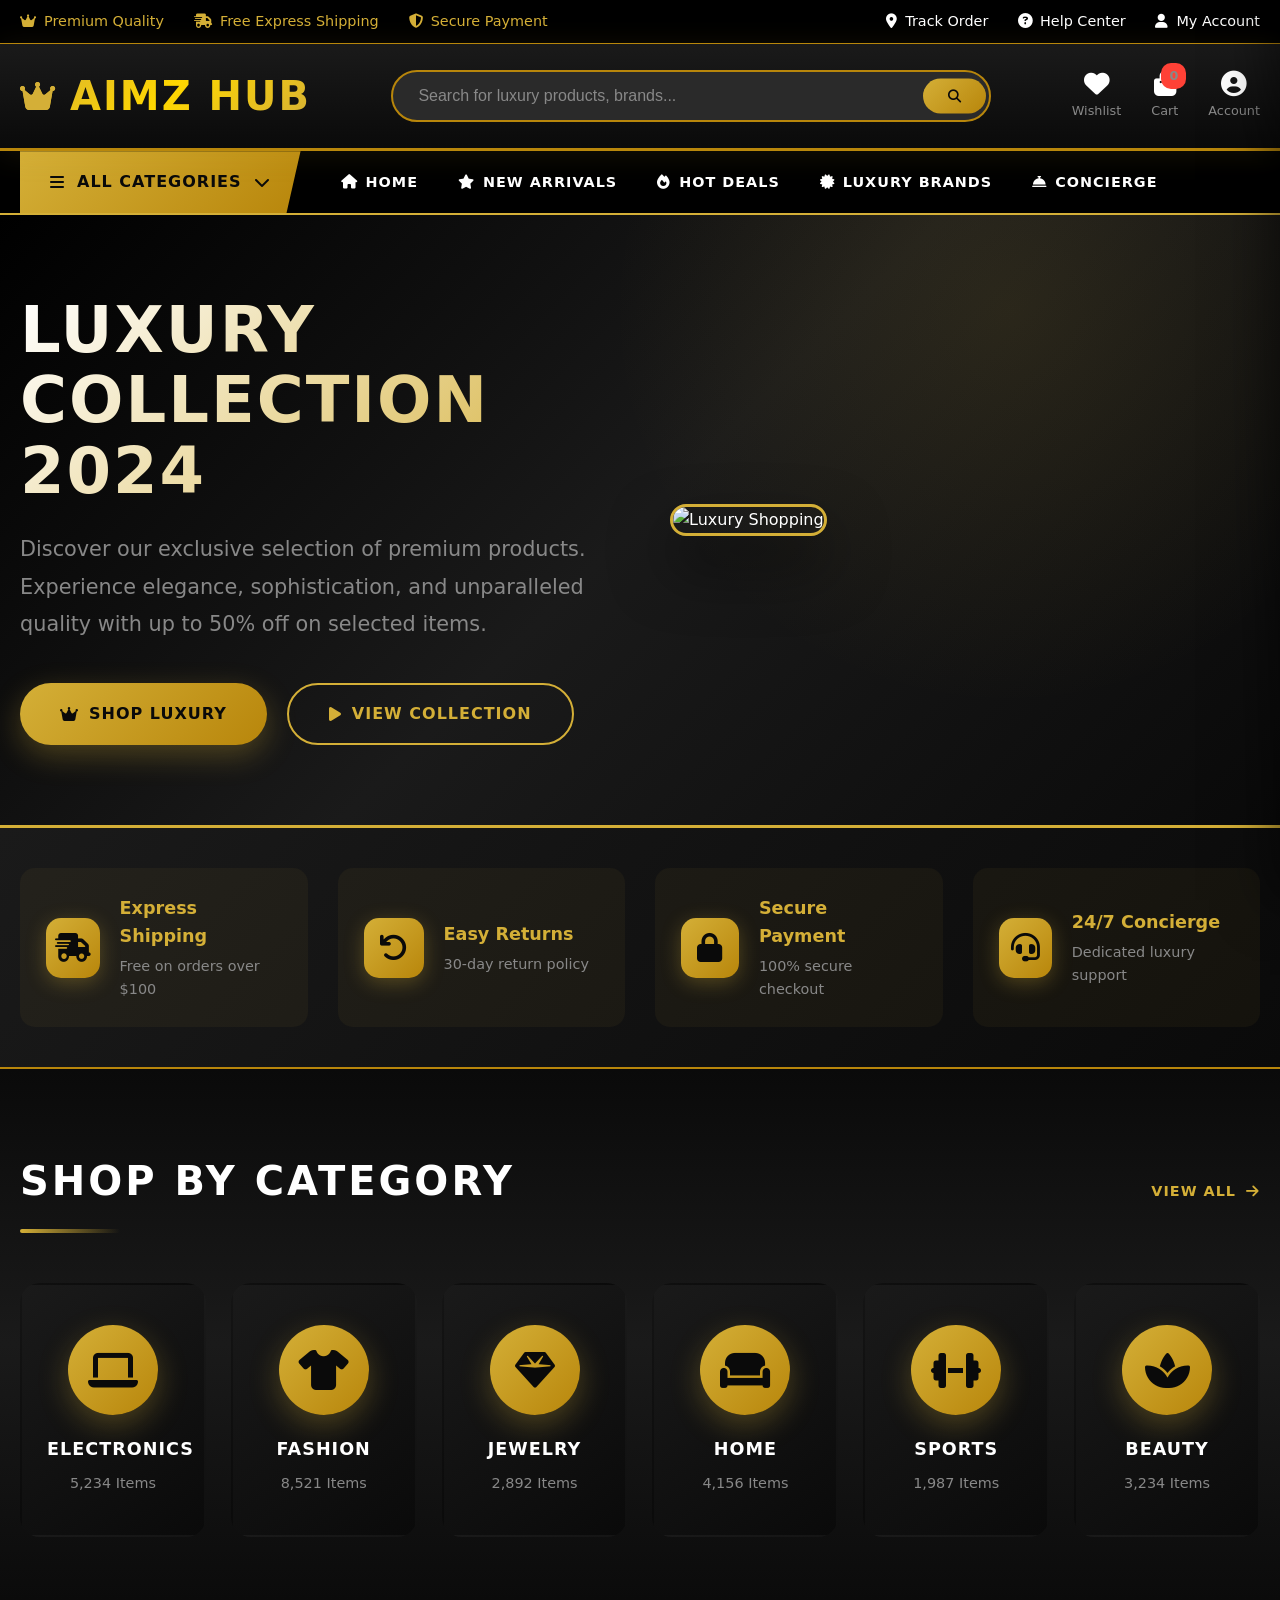
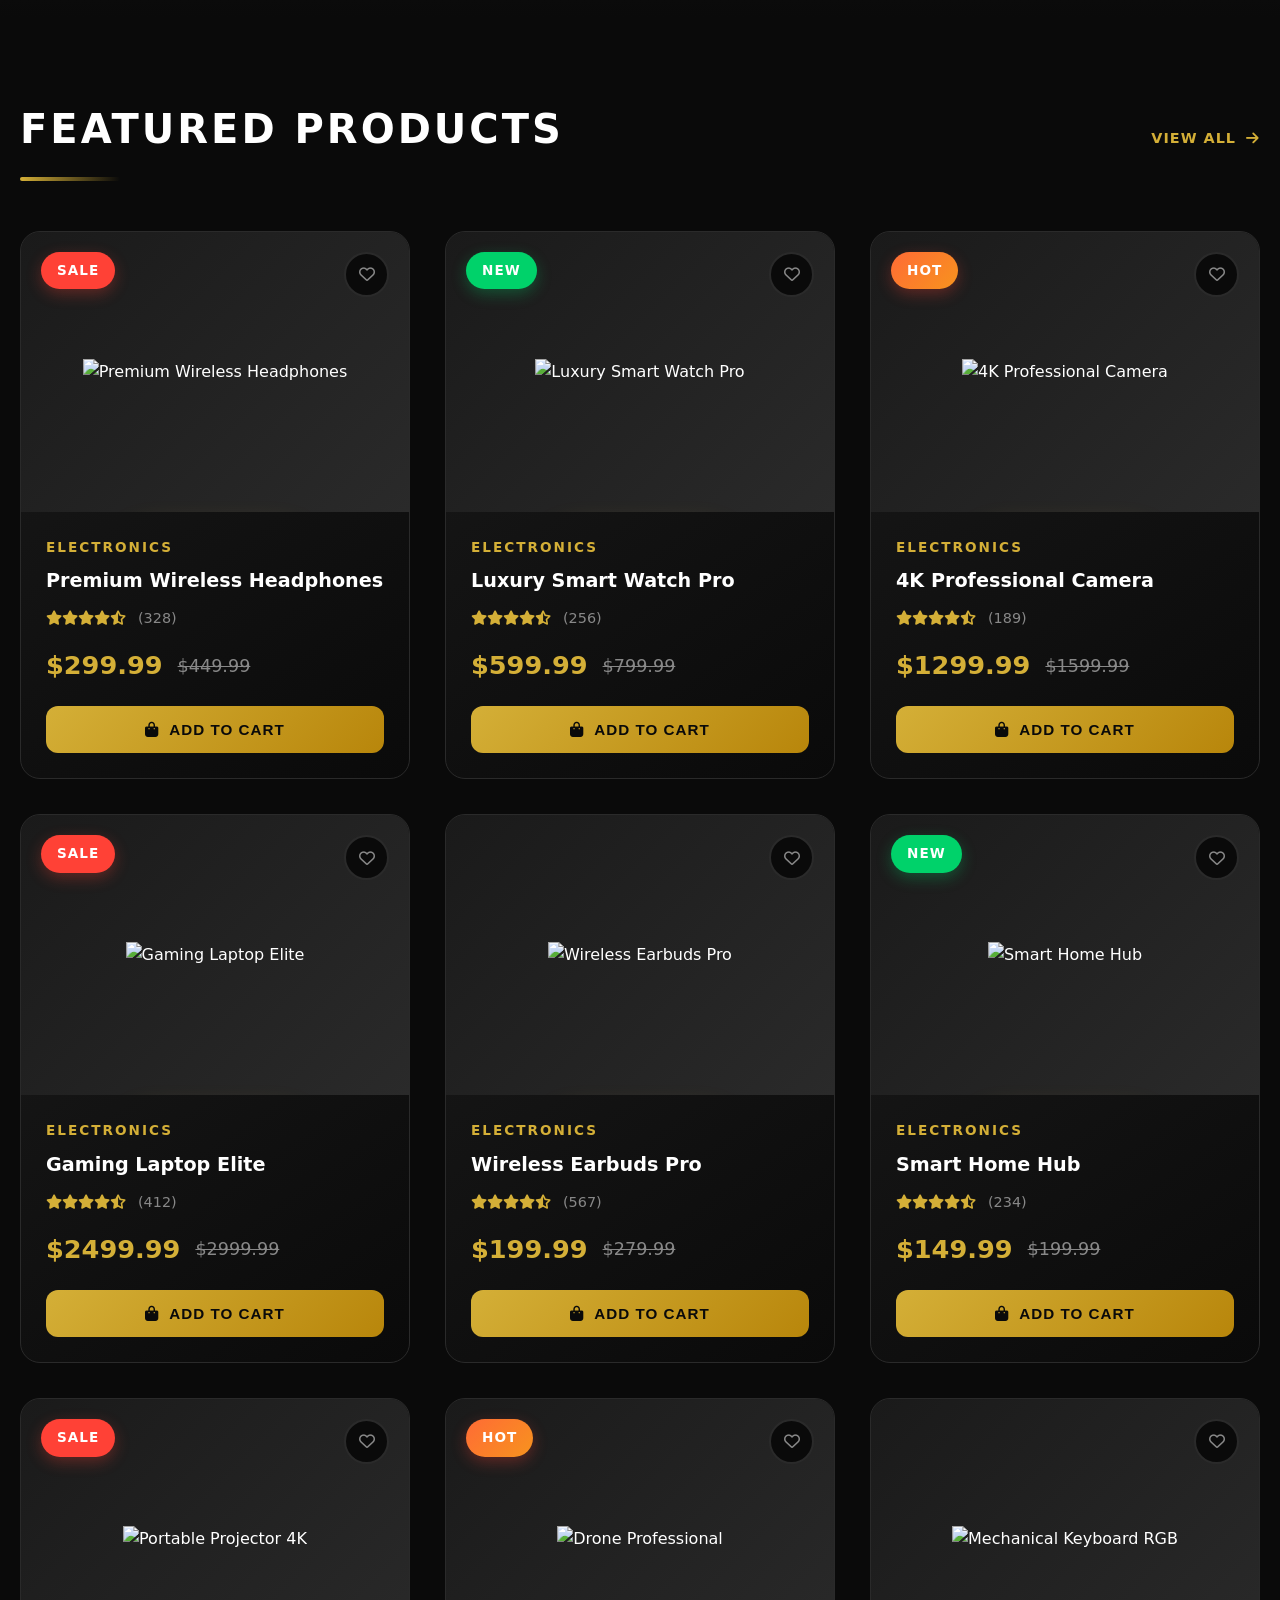
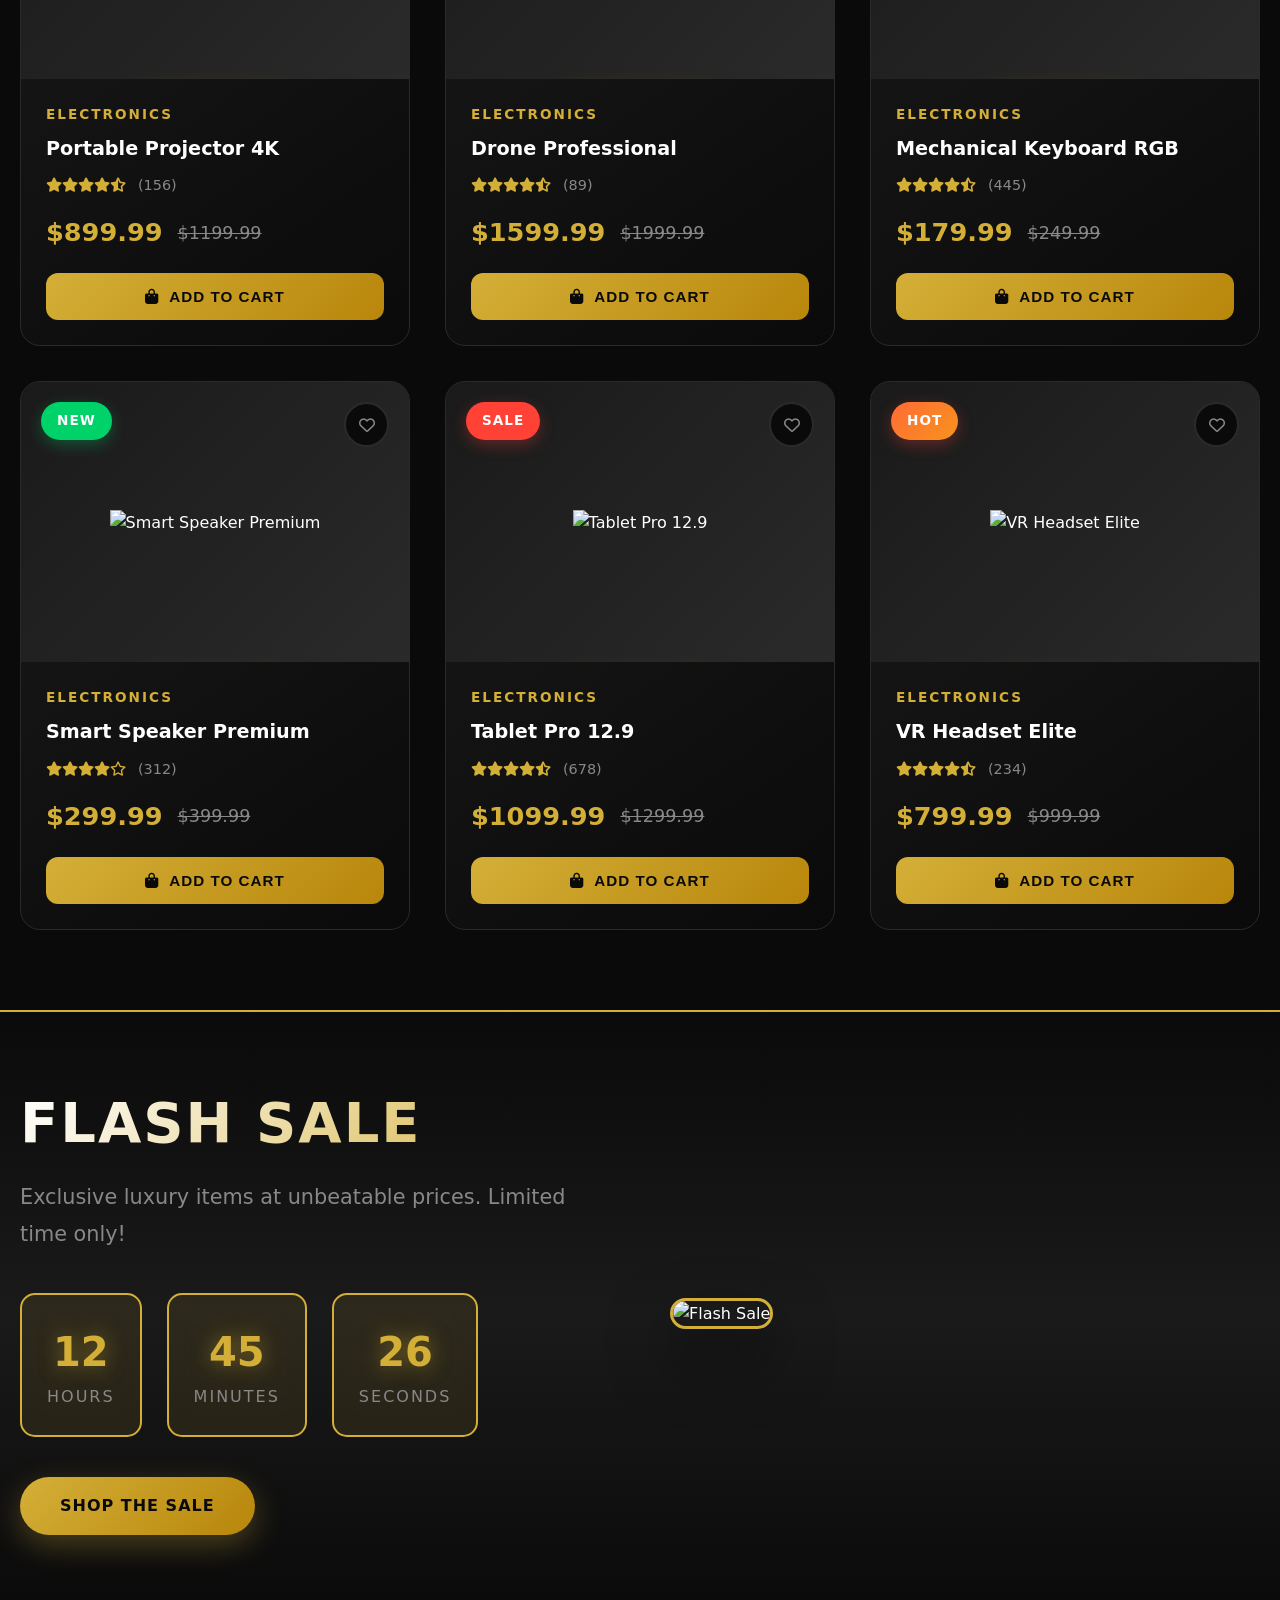
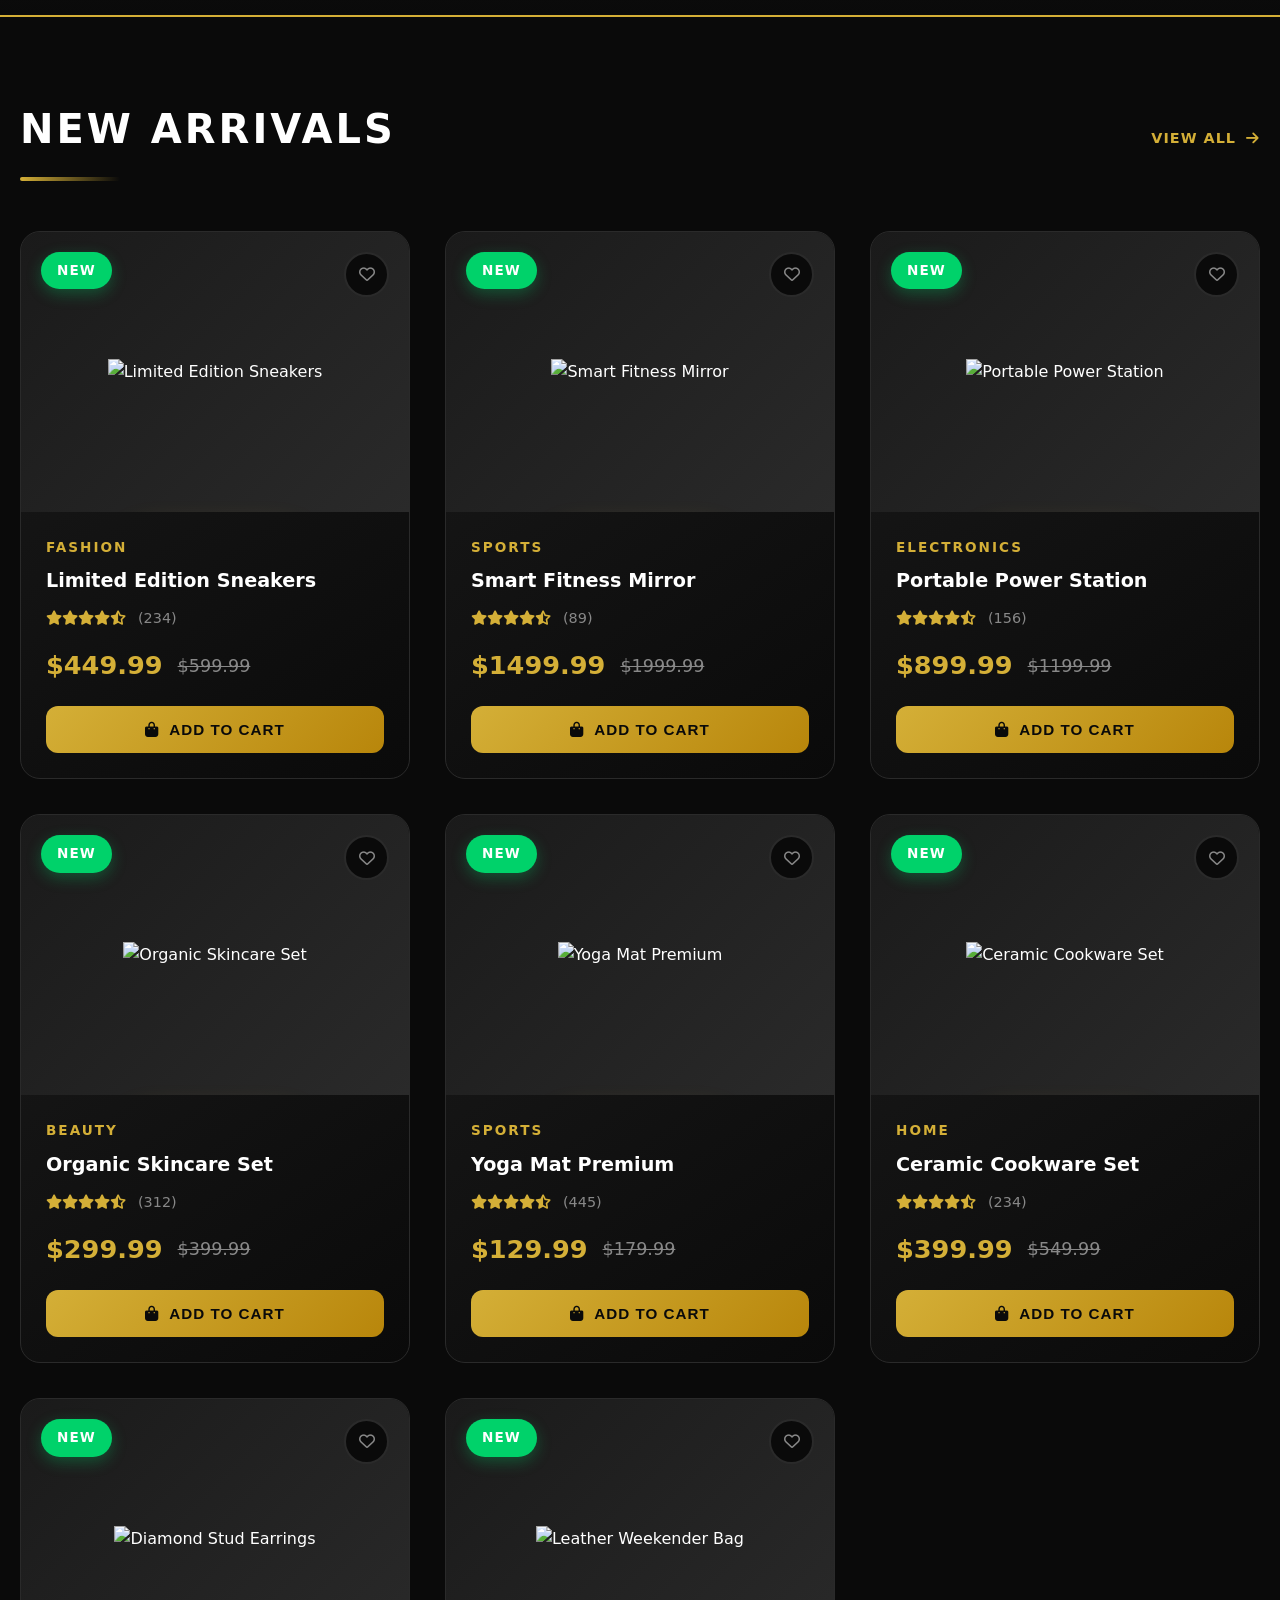
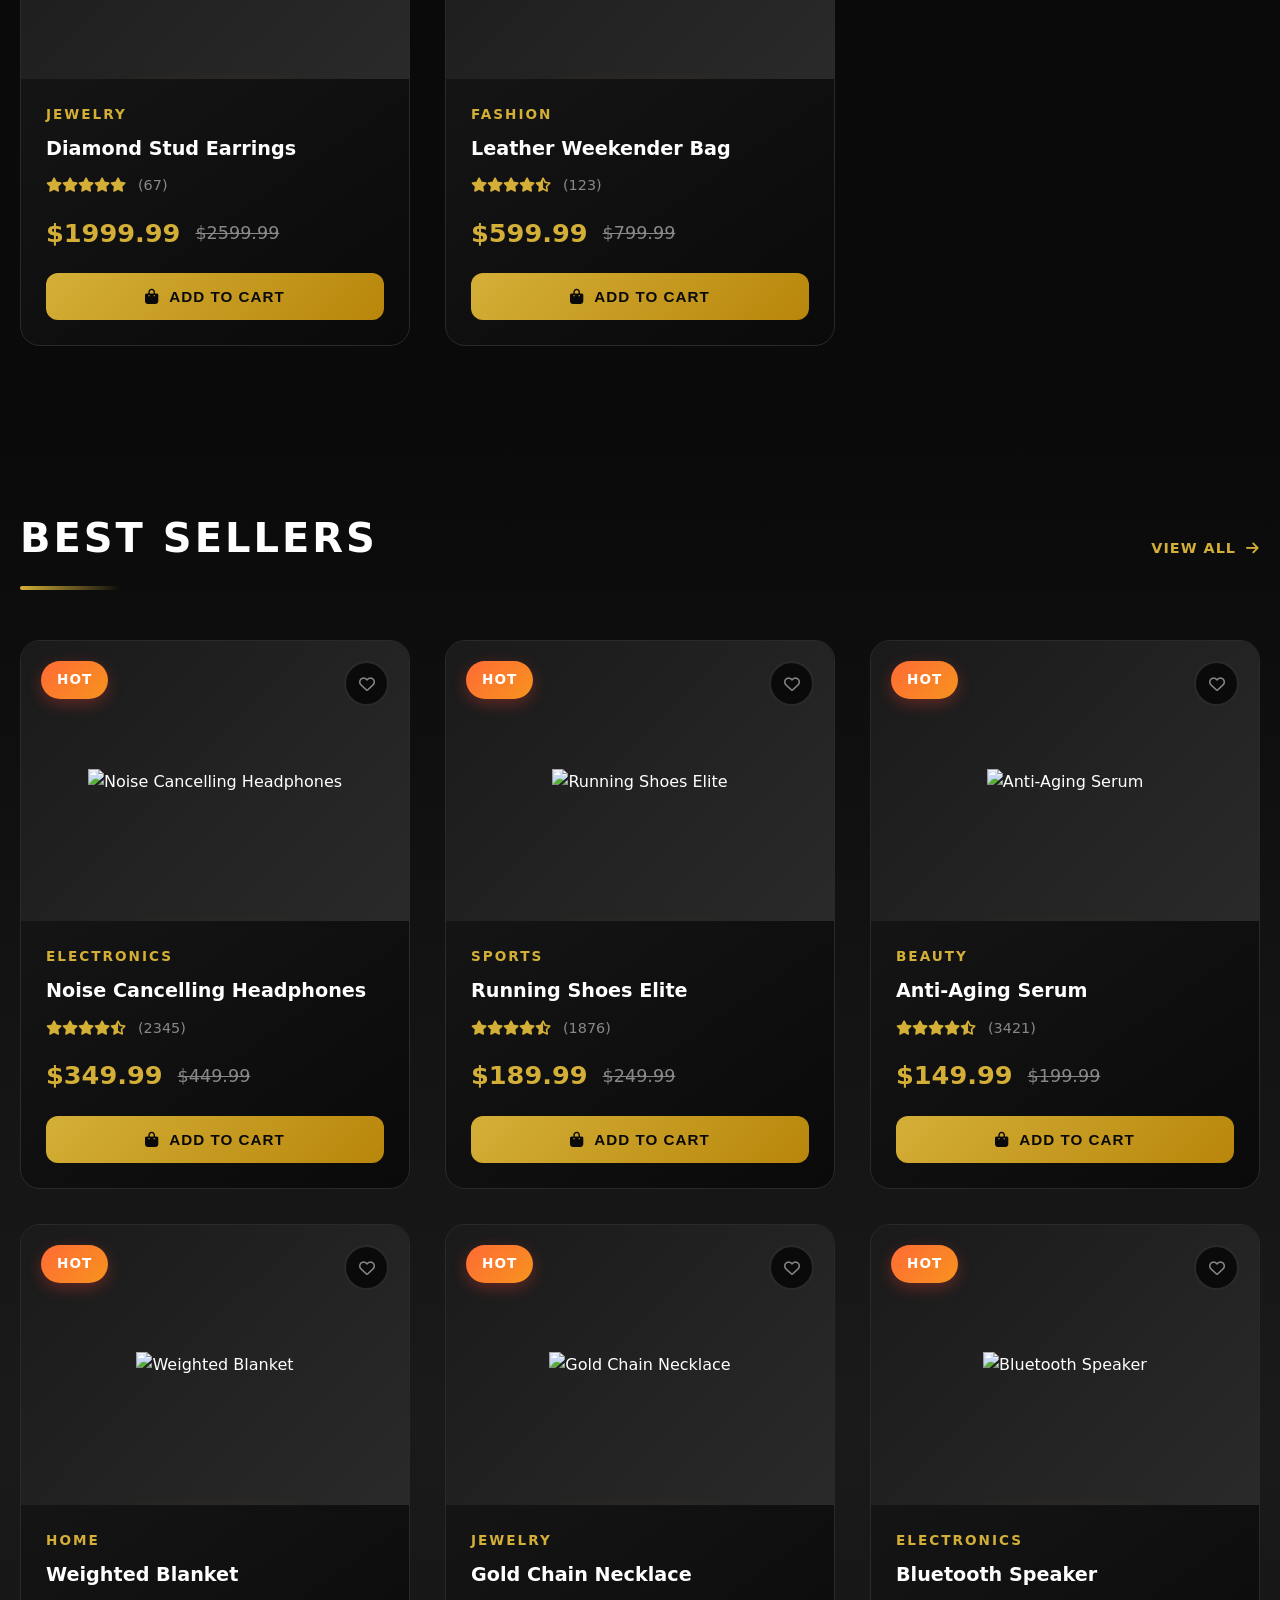
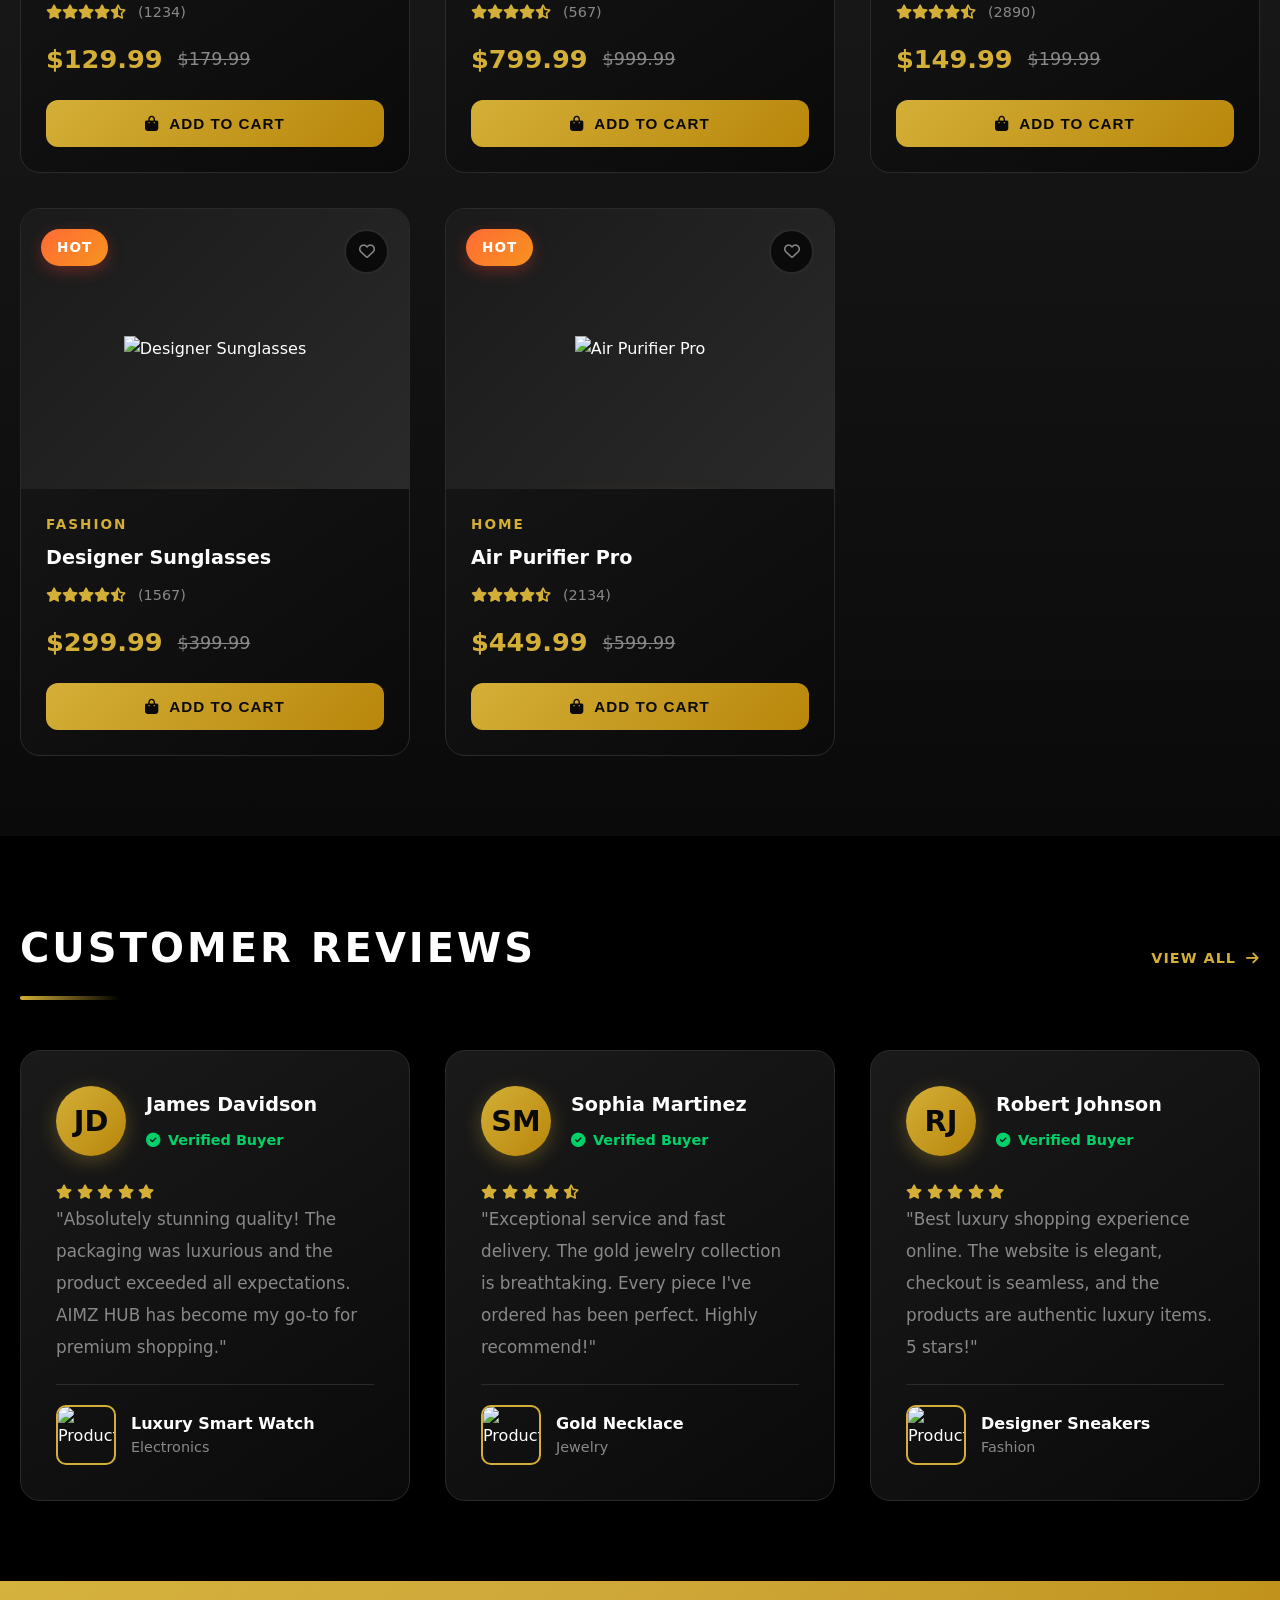
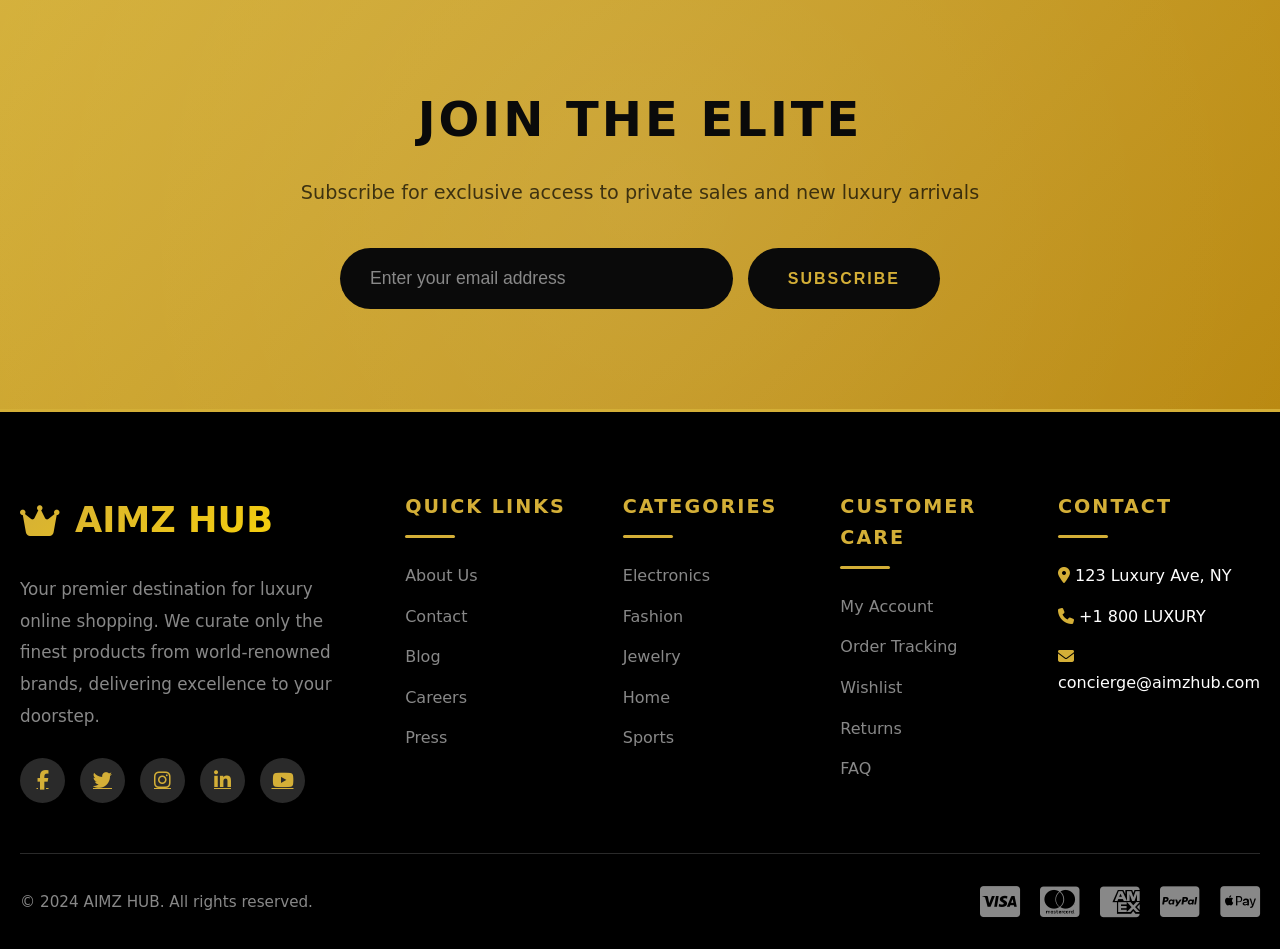
==== index.html @ 83b980ab "Rename AIMz hub Online Shpping Site.html to index.html" ====
<!DOCTYPE html>
<html lang="en">
<head>
    <meta charset="UTF-8">
    <meta name="viewport" content="width=device-width, initial-scale=1.0">
    <title>AIMZ HUB - Premium Luxury Shopping</title>
    <link rel="stylesheet" href="https://cdnjs.cloudflare.com/ajax/libs/font-awesome/6.4.0/css/all.min.css">
    <style>
        * {
            margin: 0;
            padding: 0;
            box-sizing: border-box;
        }

        :root {
            --primary: #D4AF37;
            --primary-light: #F4D03F;
            --primary-dark: #B8860B;
            --secondary: #FFD700;
            --dark: #0a0a0a;
            --darker: #000000;
            --light: #ffffff;
            --gray: #888888;
            --gray-dark: #2a2a2a;
            --gray-light: #1a1a1a;
            --success: #00D26A;
            --danger: #FF4136;
            --glass: rgba(212, 175, 55, 0.1);
        }

        body {
            font-family: 'Segoe UI', system-ui, -apple-system, sans-serif;
            background: var(--dark);
            color: var(--light);
            line-height: 1.6;
            overflow-x: hidden;
        }

        /* Custom Scrollbar */
        ::-webkit-scrollbar {
            width: 10px;
        }

        ::-webkit-scrollbar-track {
            background: var(--dark);
        }

        ::-webkit-scrollbar-thumb {
            background: var(--primary);
            border-radius: 5px;
        }

        ::-webkit-scrollbar-thumb:hover {
            background: var(--primary-light);
        }

        /* Top Bar */
        .top-bar {
            background: var(--darker);
            color: var(--primary);
            padding: 10px 0;
            font-size: 0.9rem;
            border-bottom: 1px solid var(--primary-dark);
        }

        .container {
            max-width: 1400px;
            margin: 0 auto;
            padding: 0 20px;
        }

        .top-bar-content {
            display: flex;
            justify-content: space-between;
            align-items: center;
        }

        .top-bar-left {
            display: flex;
            gap: 30px;
        }

        .top-bar-left span {
            display: flex;
            align-items: center;
            gap: 8px;
        }

        .top-bar-links a {
            color: var(--light);
            text-decoration: none;
            margin-left: 25px;
            transition: all 0.3s;
            display: inline-flex;
            align-items: center;
            gap: 8px;
        }

        .top-bar-links a:hover {
            color: var(--primary);
            transform: translateY(-2px);
        }

        /* Main Header */
        .main-header {
            background: linear-gradient(180deg, var(--gray-light) 0%, var(--dark) 100%);
            box-shadow: 0 4px 30px rgba(212, 175, 55, 0.1);
            position: sticky;
            top: 0;
            z-index: 1000;
            border-bottom: 2px solid var(--primary-dark);
        }

        .header-content {
            display: flex;
            align-items: center;
            justify-content: space-between;
            padding: 20px 0;
        }

        .logo {
            font-size: 2.5rem;
            font-weight: 800;
            background: linear-gradient(135deg, var(--primary) 0%, var(--secondary) 50%, var(--primary) 100%);
            -webkit-background-clip: text;
            -webkit-text-fill-color: transparent;
            background-clip: text;
            text-decoration: none;
            display: flex;
            align-items: center;
            gap: 12px;
            text-transform: uppercase;
            letter-spacing: 2px;
        }

        .logo i {
            color: var(--primary);
            font-size: 2rem;
            -webkit-text-fill-color: var(--primary);
        }

        .search-bar {
            flex: 1;
            max-width: 600px;
            margin: 0 40px;
            position: relative;
        }

        .search-bar input {
            width: 100%;
            padding: 15px 50px 15px 25px;
            background: var(--gray-dark);
            border: 2px solid var(--primary-dark);
            border-radius: 50px;
            font-size: 1rem;
            color: var(--light);
            transition: all 0.3s;
        }

        .search-bar input:focus {
            outline: none;
            border-color: var(--primary);
            box-shadow: 0 0 20px rgba(212, 175, 55, 0.3);
        }

        .search-bar input::placeholder {
            color: var(--gray);
        }

        .search-btn {
            position: absolute;
            right: 5px;
            top: 50%;
            transform: translateY(-50%);
            background: linear-gradient(135deg, var(--primary) 0%, var(--primary-dark) 100%);
            color: var(--dark);
            border: none;
            padding: 10px 25px;
            border-radius: 25px;
            cursor: pointer;
            transition: all 0.3s;
            font-weight: 600;
        }

        .search-btn:hover {
            transform: translateY(-50%) scale(1.05);
            box-shadow: 0 5px 20px rgba(212, 175, 55, 0.4);
        }

        .header-actions {
            display: flex;
            gap: 30px;
            align-items: center;
        }

        .action-btn {
            position: relative;
            cursor: pointer;
            text-align: center;
            transition: all 0.3s;
            color: var(--light);
        }

        .action-btn:hover {
            transform: translateY(-3px);
            color: var(--primary);
        }

        .action-btn i {
            font-size: 1.6rem;
            margin-bottom: 5px;
            display: block;
        }

        .action-btn span {
            display: block;
            font-size: 0.8rem;
            color: var(--gray);
            transition: color 0.3s;
        }

        .action-btn:hover span {
            color: var(--primary);
        }

        .badge {
            position: absolute;
            top: -8px;
            right: -8px;
            background: var(--danger);
            color: white;
            font-size: 0.75rem;
            padding: 3px 8px;
            border-radius: 10px;
            font-weight: bold;
            animation: pulse 2s infinite;
        }

        @keyframes pulse {
            0%, 100% { transform: scale(1); }
            50% { transform: scale(1.1); }
        }

        /* Navigation */
        .main-nav {
            background: var(--darker);
            border-top: 1px solid var(--primary-dark);
            border-bottom: 2px solid var(--primary);
        }

        .nav-content {
            display: flex;
            align-items: center;
            gap: 40px;
        }

        .categories-dropdown {
            position: relative;
            background: linear-gradient(135deg, var(--primary) 0%, var(--primary-dark) 100%);
            color: var(--dark);
            padding: 18px 30px;
            cursor: pointer;
            display: flex;
            align-items: center;
            gap: 12px;
            font-weight: 700;
            text-transform: uppercase;
            letter-spacing: 1px;
            clip-path: polygon(0 0, 100% 0, 95% 100%, 0% 100%);
        }

        .categories-menu {
            position: absolute;
            top: 100%;
            left: 0;
            background: var(--gray-light);
            width: 280px;
            box-shadow: 0 20px 50px rgba(0,0,0,0.5);
            display: none;
            border: 2px solid var(--primary);
            border-top: none;
            z-index: 100;
        }

        .categories-dropdown:hover .categories-menu {
            display: block;
            animation: slideDown 0.3s ease;
        }

        @keyframes slideDown {
            from { opacity: 0; transform: translateY(-10px); }
            to { opacity: 1; transform: translateY(0); }
        }

        .category-item {
            padding: 15px 25px;
            color: var(--light);
            border-bottom: 1px solid var(--gray-dark);
            transition: all 0.3s;
            display: flex;
            align-items: center;
            gap: 15px;
            font-weight: 500;
        }

        .category-item:hover {
            background: var(--primary);
            color: var(--dark);
            padding-left: 35px;
        }

        .category-item i {
            color: var(--primary);
            transition: color 0.3s;
        }

        .category-item:hover i {
            color: var(--dark);
        }

        .nav-links {
            display: flex;
            gap: 40px;
            list-style: none;
        }

        .nav-links a {
            color: var(--light);
            text-decoration: none;
            font-weight: 600;
            transition: all 0.3s;
            display: flex;
            align-items: center;
            gap: 8px;
            text-transform: uppercase;
            font-size: 0.9rem;
            letter-spacing: 1px;
            position: relative;
        }

        .nav-links a::after {
            content: '';
            position: absolute;
            bottom: -5px;
            left: 0;
            width: 0;
            height: 2px;
            background: var(--primary);
            transition: width 0.3s;
        }

        .nav-links a:hover {
            color: var(--primary);
        }

        .nav-links a:hover::after {
            width: 100%;
        }

        /* Hero Section */
        .hero {
            background: linear-gradient(135deg, var(--darker) 0%, #1a1a1a 50%, var(--dark) 100%);
            padding: 80px 0;
            position: relative;
            overflow: hidden;
            border-bottom: 3px solid var(--primary);
        }

        .hero::before {
            content: '';
            position: absolute;
            top: -50%;
            right: -10%;
            width: 800px;
            height: 800px;
            background: radial-gradient(circle, rgba(212, 175, 55, 0.1) 0%, transparent 70%);
            animation: rotate 20s linear infinite;
        }

        @keyframes rotate {
            from { transform: rotate(0deg); }
            to { transform: rotate(360deg); }
        }

        .hero-content {
            display: grid;
            grid-template-columns: 1fr 1fr;
            gap: 60px;
            align-items: center;
            position: relative;
            z-index: 1;
        }

        .hero-text h1 {
            font-size: 4rem;
            margin-bottom: 25px;
            line-height: 1.1;
            background: linear-gradient(135deg, var(--light) 0%, var(--primary) 100%);
            -webkit-background-clip: text;
            -webkit-text-fill-color: transparent;
            background-clip: text;
            text-transform: uppercase;
            letter-spacing: 2px;
        }

        .hero-text p {
            font-size: 1.3rem;
            margin-bottom: 40px;
            color: var(--gray);
            line-height: 1.8;
        }

        .hero-buttons {
            display: flex;
            gap: 20px;
        }

        .btn {
            padding: 16px 40px;
            border-radius: 50px;
            text-decoration: none;
            font-weight: 700;
            transition: all 0.3s;
            display: inline-flex;
            align-items: center;
            gap: 10px;
            border: none;
            cursor: pointer;
            font-size: 1rem;
            text-transform: uppercase;
            letter-spacing: 1px;
            position: relative;
            overflow: hidden;
        }

        .btn::before {
            content: '';
            position: absolute;
            top: 0;
            left: -100%;
            width: 100%;
            height: 100%;
            background: linear-gradient(90deg, transparent, rgba(255,255,255,0.4), transparent);
            transition: left 0.5s;
        }

        .btn:hover::before {
            left: 100%;
        }

        .btn-primary {
            background: linear-gradient(135deg, var(--primary) 0%, var(--primary-dark) 100%);
            color: var(--dark);
            box-shadow: 0 10px 30px rgba(212, 175, 55, 0.3);
        }

        .btn-primary:hover {
            transform: translateY(-3px);
            box-shadow: 0 15px 40px rgba(212, 175, 55, 0.5);
        }

        .btn-secondary {
            background: transparent;
            color: var(--primary);
            border: 2px solid var(--primary);
        }

        .btn-secondary:hover {
            background: var(--primary);
            color: var(--dark);
            transform: translateY(-3px);
        }

        .hero-image {
            position: relative;
        }

        .hero-image img {
            width: 100%;
            border-radius: 20px;
            box-shadow: 0 30px 60px rgba(0,0,0,0.5);
            border: 3px solid var(--primary);
            animation: float 4s ease-in-out infinite;
        }

        @keyframes float {
            0%, 100% { transform: translateY(0px); }
            50% { transform: translateY(-20px); }
        }

        /* Features Bar */
        .features-bar {
            background: linear-gradient(135deg, var(--gray-light) 0%, var(--dark) 100%);
            padding: 40px 0;
            border-bottom: 2px solid var(--primary-dark);
        }

        .features-grid {
            display: grid;
            grid-template-columns: repeat(4, 1fr);
            gap: 30px;
        }

        .feature-item {
            display: flex;
            align-items: center;
            gap: 20px;
            padding: 25px;
            border-radius: 15px;
            transition: all 0.3s;
            background: rgba(212, 175, 55, 0.05);
            border: 1px solid transparent;
        }

        .feature-item:hover {
            border-color: var(--primary);
            transform: translateY(-5px);
            background: rgba(212, 175, 55, 0.1);
            box-shadow: 0 10px 30px rgba(212, 175, 55, 0.1);
        }

        .feature-icon {
            width: 60px;
            height: 60px;
            background: linear-gradient(135deg, var(--primary) 0%, var(--primary-dark) 100%);
            border-radius: 15px;
            display: flex;
            align-items: center;
            justify-content: center;
            color: var(--dark);
            font-size: 1.8rem;
            box-shadow: 0 5px 20px rgba(212, 175, 55, 0.3);
        }

        .feature-text h4 {
            font-size: 1.1rem;
            margin-bottom: 5px;
            color: var(--primary);
        }

        .feature-text p {
            font-size: 0.9rem;
            color: var(--gray);
        }

        /* Section Styles */
        .section {
            padding: 80px 0;
            background: var(--dark);
        }

        .section:nth-child(even) {
            background: linear-gradient(180deg, var(--dark) 0%, var(--gray-light) 50%, var(--dark) 100%);
        }

        .section-header {
            display: flex;
            justify-content: space-between;
            align-items: center;
            margin-bottom: 50px;
        }

        .section-title {
            font-size: 2.5rem;
            color: var(--light);
            position: relative;
            padding-bottom: 20px;
            text-transform: uppercase;
            letter-spacing: 3px;
        }

        .section-title::after {
            content: '';
            position: absolute;
            bottom: 0;
            left: 0;
            width: 100px;
            height: 4px;
            background: linear-gradient(90deg, var(--primary) 0%, transparent 100%);
            border-radius: 2px;
        }

        .view-all {
            color: var(--primary);
            text-decoration: none;
            font-weight: 700;
            display: flex;
            align-items: center;
            gap: 10px;
            transition: all 0.3s;
            text-transform: uppercase;
            font-size: 0.9rem;
            letter-spacing: 1px;
        }

        .view-all:hover {
            gap: 15px;
            color: var(--primary-light);
            text-shadow: 0 0 10px rgba(212, 175, 55, 0.5);
        }

        /* Product Grid */
        .products-grid {
            display: grid;
            grid-template-columns: repeat(auto-fill, minmax(300px, 1fr));
            gap: 35px;
        }

        .product-card {
            background: linear-gradient(145deg, var(--gray-light) 0%, var(--dark) 100%);
            border-radius: 20px;
            overflow: hidden;
            transition: all 0.4s;
            position: relative;
            border: 1px solid var(--gray-dark);
        }

        .product-card:hover {
            transform: translateY(-15px);
            border-color: var(--primary);
            box-shadow: 0 25px 50px rgba(212, 175, 55, 0.15);
        }

        .product-badge {
            position: absolute;
            top: 20px;
            left: 20px;
            background: var(--danger);
            color: white;
            padding: 8px 16px;
            border-radius: 25px;
            font-size: 0.85rem;
            font-weight: 700;
            z-index: 2;
            text-transform: uppercase;
            letter-spacing: 1px;
            box-shadow: 0 5px 15px rgba(255, 65, 54, 0.3);
        }

        .product-badge.new {
            background: var(--success);
            box-shadow: 0 5px 15px rgba(0, 210, 106, 0.3);
        }

        .product-badge.hot {
            background: linear-gradient(135deg, #FF6B35 0%, #F7931E 100%);
        }

        .product-wishlist {
            position: absolute;
            top: 20px;
            right: 20px;
            width: 45px;
            height: 45px;
            background: var(--dark);
            border-radius: 50%;
            display: flex;
            align-items: center;
            justify-content: center;
            cursor: pointer;
            border: 2px solid var(--gray-dark);
            transition: all 0.3s;
            z-index: 2;
            color: var(--gray);
        }

        .product-wishlist:hover {
            border-color: var(--danger);
            color: var(--danger);
            transform: scale(1.1);
        }

        .product-wishlist.active {
            background: var(--danger);
            border-color: var(--danger);
            color: white;
        }

        .product-image {
            height: 280px;
            background: linear-gradient(135deg, #1a1a1a 0%, #2a2a2a 100%);
            display: flex;
            align-items: center;
            justify-content: center;
            position: relative;
            overflow: hidden;
        }

        .product-image img {
            max-width: 85%;
            max-height: 85%;
            object-fit: contain;
            transition: all 0.5s;
        }

        .product-card:hover .product-image img {
            transform: scale(1.15);
        }

        .product-quick-view {
            position: absolute;
            bottom: -60px;
            left: 50%;
            transform: translateX(-50%);
            background: linear-gradient(135deg, var(--primary) 0%, var(--primary-dark) 100%);
            color: var(--dark);
            padding: 12px 30px;
            border-radius: 30px;
            cursor: pointer;
            transition: all 0.3s;
            white-space: nowrap;
            font-weight: 700;
            text-transform: uppercase;
            letter-spacing: 1px;
            box-shadow: 0 10px 30px rgba(212, 175, 55, 0.3);
        }

        .product-card:hover .product-quick-view {
            bottom: 25px;
        }

        .product-info {
            padding: 25px;
        }

        .product-category {
            color: var(--primary);
            font-size: 0.85rem;
            font-weight: 700;
            text-transform: uppercase;
            letter-spacing: 2px;
            margin-bottom: 10px;
        }

        .product-name {
            font-size: 1.2rem;
            font-weight: 600;
            margin-bottom: 12px;
            color: var(--light);
            display: -webkit-box;
            -webkit-line-clamp: 2;
            -webkit-box-orient: vertical;
            overflow: hidden;
            line-height: 1.4;
        }

        .product-rating {
            display: flex;
            align-items: center;
            gap: 12px;
            margin-bottom: 15px;
        }

        .stars {
            color: var(--primary);
            font-size: 0.9rem;
        }

        .rating-count {
            color: var(--gray);
            font-size: 0.9rem;
        }

        .product-price {
            display: flex;
            align-items: center;
            gap: 15px;
            margin-bottom: 20px;
        }

        .current-price {
            font-size: 1.6rem;
            font-weight: 700;
            color: var(--primary);
        }

        .original-price {
            font-size: 1.1rem;
            color: var(--gray);
            text-decoration: line-through;
        }

        .add-to-cart {
            width: 100%;
            padding: 15px;
            background: linear-gradient(135deg, var(--primary) 0%, var(--primary-dark) 100%);
            color: var(--dark);
            border: none;
            border-radius: 12px;
            font-weight: 700;
            cursor: pointer;
            transition: all 0.3s;
            display: flex;
            align-items: center;
            justify-content: center;
            gap: 10px;
            text-transform: uppercase;
            letter-spacing: 1px;
            font-size: 0.95rem;
        }

        .add-to-cart:hover {
            transform: scale(1.02);
            box-shadow: 0 10px 30px rgba(212, 175, 55, 0.4);
        }

        /* Categories Section */
        .categories-section {
            background: linear-gradient(135deg, var(--darker) 0%, var(--gray-light) 100%);
        }

        .categories-grid {
            display: grid;
            grid-template-columns: repeat(6, 1fr);
            gap: 25px;
        }

        .category-card {
            text-align: center;
            padding: 40px 25px;
            border-radius: 20px;
            background: linear-gradient(145deg, var(--gray-light) 0%, var(--dark) 100%);
            transition: all 0.4s;
            cursor: pointer;
            border: 2px solid transparent;
            position: relative;
            overflow: hidden;
        }

        .category-card::before {
            content: '';
            position: absolute;
            top: 0;
            left: -100%;
            width: 100%;
            height: 100%;
            background: linear-gradient(90deg, transparent, rgba(212, 175, 55, 0.2), transparent);
            transition: left 0.5s;
        }

        .category-card:hover::before {
            left: 100%;
        }

        .category-card:hover {
            border-color: var(--primary);
            transform: translateY(-10px);
            box-shadow: 0 20px 40px rgba(212, 175, 55, 0.2);
        }

        .category-icon {
            width: 90px;
            height: 90px;
            background: linear-gradient(135deg, var(--primary) 0%, var(--primary-dark) 100%);
            border-radius: 50%;
            display: flex;
            align-items: center;
            justify-content: center;
            margin: 0 auto 20px;
            font-size: 2.5rem;
            color: var(--dark);
            box-shadow: 0 10px 30px rgba(212, 175, 55, 0.3);
            transition: all 0.3s;
        }

        .category-card:hover .category-icon {
            transform: rotateY(360deg);
        }

        .category-card h3 {
            font-size: 1.1rem;
            margin-bottom: 8px;
            color: var(--light);
            text-transform: uppercase;
            letter-spacing: 1px;
        }

        .category-card p {
            font-size: 0.9rem;
            color: var(--gray);
        }

        /* Deals Section */
        .deals-section {
            background: linear-gradient(135deg, var(--darker) 0%, #1a1a1a 100%);
            position: relative;
            overflow: hidden;
            border-top: 2px solid var(--primary);
            border-bottom: 2px solid var(--primary);
        }

        .deals-section::before {
            content: '';
            position: absolute;
            top: 0;
            left: 0;
            right: 0;
            bottom: 0;
            background: url('data:image/svg+xml,<svg width="60" height="60" viewBox="0 0 60 60" xmlns="http://www.w3.org/2000/svg"><g fill="none" fill-rule="evenodd"><g fill="%23D4AF37" fill-opacity="0.03"><path d="M36 34v-4h-2v4h-4v2h4v4h2v-4h4v-2h-4zm0-30V0h-2v4h-4v2h4v4h2V6h4V4h-4zM6 34v-4H4v4H0v2h4v4h2v-4h4v-2H6zM6 4V0H4v4H0v2h4v4h2V6h4V4H6z"/></g></svg>');
        }

        .countdown {
            display: flex;
            gap: 25px;
            margin-top: 40px;
        }

        .countdown-item {
            background: rgba(212, 175, 55, 0.1);
            border: 2px solid var(--primary);
            padding: 25px;
            border-radius: 15px;
            text-align: center;
            min-width: 100px;
            backdrop-filter: blur(10px);
        }

        .countdown-item .number {
            font-size: 2.5rem;
            font-weight: 700;
            display: block;
            color: var(--primary);
            text-shadow: 0 0 20px rgba(212, 175, 55, 0.5);
        }

        .countdown-item .label {
            font-size: 1rem;
            color: var(--gray);
            text-transform: uppercase;
            letter-spacing: 2px;
        }

        /* Reviews Section */
        .reviews-grid {
            display: grid;
            grid-template-columns: repeat(3, 1fr);
            gap: 35px;
        }

        .review-card {
            background: linear-gradient(145deg, var(--gray-light) 0%, var(--dark) 100%);
            padding: 35px;
            border-radius: 20px;
            border: 1px solid var(--gray-dark);
            transition: all 0.3s;
        }

        .review-card:hover {
            border-color: var(--primary);
            transform: translateY(-5px);
            box-shadow: 0 20px 40px rgba(212, 175, 55, 0.1);
        }

        .review-header {
            display: flex;
            align-items: center;
            gap: 20px;
            margin-bottom: 25px;
        }

        .reviewer-avatar {
            width: 70px;
            height: 70px;
            border-radius: 50%;
            background: linear-gradient(135deg, var(--primary) 0%, var(--primary-dark) 100%);
            display: flex;
            align-items: center;
            justify-content: center;
            color: var(--dark);
            font-size: 1.8rem;
            font-weight: 700;
            box-shadow: 0 5px 20px rgba(212, 175, 55, 0.3);
        }

        .reviewer-info h4 {
            margin-bottom: 8px;
            color: var(--light);
            font-size: 1.2rem;
        }

        .reviewer-info .verified {
            color: var(--success);
            font-size: 0.9rem;
            display: flex;
            align-items: center;
            gap: 8px;
            font-weight: 600;
        }

        .review-content {
            color: var(--gray);
            line-height: 1.9;
            margin-bottom: 20px;
            font-size: 1.05rem;
        }

        .review-product {
            display: flex;
            align-items: center;
            gap: 15px;
            padding-top: 20px;
            border-top: 1px solid var(--gray-dark);
        }

        .review-product img {
            width: 60px;
            height: 60px;
            object-fit: cover;
            border-radius: 10px;
            border: 2px solid var(--primary);
        }

        /* Newsletter */
        .newsletter {
            background: linear-gradient(135deg, var(--primary) 0%, var(--primary-dark) 100%);
            padding: 100px 0;
            text-align: center;
            position: relative;
            overflow: hidden;
        }

        .newsletter::before {
            content: '';
            position: absolute;
            top: -50%;
            left: -50%;
            width: 200%;
            height: 200%;
            background: radial-gradient(circle, rgba(255,255,255,0.1) 0%, transparent 70%);
            animation: rotate 30s linear infinite;
        }

        .newsletter .container {
            position: relative;
            z-index: 1;
        }

        .newsletter h2 {
            font-size: 3rem;
            margin-bottom: 20px;
            color: var(--dark);
            text-transform: uppercase;
            letter-spacing: 3px;
        }

        .newsletter p {
            font-size: 1.2rem;
            color: rgba(0,0,0,0.7);
            margin-bottom: 40px;
        }

        .newsletter-form {
            max-width: 600px;
            margin: 0 auto;
            display: flex;
            gap: 15px;
        }

        .newsletter-form input {
            flex: 1;
            padding: 20px 30px;
            border: none;
            border-radius: 50px;
            font-size: 1.1rem;
            background: var(--dark);
            color: var(--light);
        }

        .newsletter-form input::placeholder {
            color: var(--gray);
        }

        .newsletter-form button {
            padding: 20px 40px;
            background: var(--dark);
            color: var(--primary);
            border: none;
            border-radius: 50px;
            font-weight: 700;
            cursor: pointer;
            transition: all 0.3s;
            text-transform: uppercase;
            letter-spacing: 2px;
            font-size: 1rem;
        }

        .newsletter-form button:hover {
            transform: scale(1.05);
            box-shadow: 0 10px 30px rgba(0,0,0,0.3);
        }

        /* Footer */
        .footer {
            background: var(--darker);
            color: var(--light);
            padding: 80px 0 30px;
            border-top: 3px solid var(--primary);
        }

        .footer-grid {
            display: grid;
            grid-template-columns: 2fr 1fr 1fr 1fr 1fr;
            gap: 50px;
            margin-bottom: 50px;
        }

        .footer-brand h3 {
            font-size: 2.2rem;
            margin-bottom: 25px;
            display: flex;
            align-items: center;
            gap: 15px;
            background: linear-gradient(135deg, var(--primary) 0%, var(--secondary) 100%);
            -webkit-background-clip: text;
            -webkit-text-fill-color: transparent;
            background-clip: text;
        }

        .footer-brand p {
            color: var(--gray);
            line-height: 1.9;
            margin-bottom: 25px;
            font-size: 1.05rem;
        }

        .social-links {
            display: flex;
            gap: 15px;
        }

        .social-links a {
            width: 45px;
            height: 45px;
            background: var(--gray-dark);
            border-radius: 50%;
            display: flex;
            align-items: center;
            justify-content: center;
            color: var(--primary);
            transition: all 0.3s;
            font-size: 1.2rem;
            border: 2px solid transparent;
        }

        .social-links a:hover {
            background: var(--primary);
            color: var(--dark);
            transform: translateY(-5px);
            border-color: var(--primary);
            box-shadow: 0 10px 20px rgba(212, 175, 55, 0.3);
        }

        .footer-column h4 {
            font-size: 1.2rem;
            margin-bottom: 25px;
            color: var(--primary);
            text-transform: uppercase;
            letter-spacing: 2px;
            position: relative;
            padding-bottom: 15px;
        }

        .footer-column h4::after {
            content: '';
            position: absolute;
            bottom: 0;
            left: 0;
            width: 50px;
            height: 3px;
            background: var(--primary);
            border-radius: 2px;
        }

        .footer-column ul {
            list-style: none;
        }

        .footer-column li {
            margin-bottom: 15px;
        }

        .footer-column a {
            color: var(--gray);
            text-decoration: none;
            transition: all 0.3s;
            display: flex;
            align-items: center;
            gap: 10px;
        }

        .footer-column a:hover {
            color: var(--primary);
            padding-left: 10px;
        }

        .footer-bottom {
            border-top: 1px solid var(--gray-dark);
            padding-top: 30px;
            display: flex;
            justify-content: space-between;
            align-items: center;
            color: var(--gray);
            font-size: 0.95rem;
        }

        .payment-methods {
            display: flex;
            gap: 20px;
            font-size: 2.2rem;
            color: var(--gray);
        }

        .payment-methods i:hover {
            color: var(--primary);
            transition: color 0.3s;
        }

        /* Modal Styles */
        .modal {
            display: none;
            position: fixed;
            top: 0;
            left: 0;
            width: 100%;
            height: 100%;
            background: rgba(0,0,0,0.8);
            z-index: 2000;
            align-items: center;
            justify-content: center;
            backdrop-filter: blur(10px);
        }

        .modal.active {
            display: flex;
        }

        .modal-content {
            background: linear-gradient(145deg, var(--gray-light) 0%, var(--dark) 100%);
            border-radius: 25px;
            max-width: 1000px;
            width: 90%;
            max-height: 90vh;
            overflow-y: auto;
            position: relative;
            animation: slideUp 0.4s;
            border: 2px solid var(--primary);
            box-shadow: 0 30px 60px rgba(0,0,0,0.5);
        }

        @keyframes slideUp {
            from {
                opacity: 0;
                transform: translateY(50px);
            }
            to {
                opacity: 1;
                transform: translateY(0);
            }
        }

        .modal-close {
            position: absolute;
            top: 25px;
            right: 25px;
            width: 45px;
            height: 45px;
            background: var(--gray-dark);
            border: 2px solid var(--primary);
            border-radius: 50%;
            cursor: pointer;
            font-size: 1.3rem;
            color: var(--primary);
            transition: all 0.3s;
            z-index: 10;
        }

        .modal-close:hover {
            background: var(--danger);
            border-color: var(--danger);
            color: white;
            transform: rotate(90deg);
        }

        .product-detail {
            display: grid;
            grid-template-columns: 1fr 1fr;
            gap: 50px;
            padding: 50px;
        }

        .product-gallery {
            background: linear-gradient(135deg, #1a1a1a 0%, #2a2a2a 100%);
            border-radius: 20px;
            padding: 50px;
            display: flex;
            align-items: center;
            justify-content: center;
            border: 2px solid var(--gray-dark);
        }

        .product-gallery img {
            max-width: 100%;
            max-height: 450px;
            object-fit: contain;
            filter: drop-shadow(0 20px 40px rgba(0,0,0,0.5));
        }

        .product-details h2 {
            font-size: 2.2rem;
            margin-bottom: 15px;
            color: var(--light);
            line-height: 1.3;
        }

        .product-details .price {
            font-size: 2.5rem;
            background: linear-gradient(135deg, var(--primary) 0%, var(--primary-light) 100%);
            -webkit-background-clip: text;
            -webkit-text-fill-color: transparent;
            background-clip: text;
            font-weight: 700;
            margin: 25px 0;
        }

        .product-details .description {
            color: var(--gray);
            line-height: 2;
            margin-bottom: 35px;
            font-size: 1.1rem;
        }

        .quantity-selector {
            display: flex;
            align-items: center;
            gap: 20px;
            margin-bottom: 30px;
        }

        .quantity-btn {
            width: 45px;
            height: 45px;
            border: 2px solid var(--primary);
            background: transparent;
            color: var(--primary);
            border-radius: 12px;
            cursor: pointer;
            font-size: 1.3rem;
            transition: all 0.3s;
        }

        .quantity-btn:hover {
            background: var(--primary);
            color: var(--dark);
        }

        .quantity-input {
            width: 70px;
            text-align: center;
            border: 2px solid var(--primary);
            background: var(--dark);
            color: var(--primary);
            border-radius: 12px;
            padding: 10px;
            font-weight: 700;
            font-size: 1.1rem;
        }

        .modal-actions {
            display: flex;
            gap: 20px;
        }

        .btn-large {
            flex: 1;
            padding: 18px;
            font-size: 1.1rem;
        }

        /* Cart Sidebar */
        .cart-sidebar {
            position: fixed;
            top: 0;
            right: -450px;
            width: 450px;
            height: 100%;
            background: linear-gradient(180deg, var(--gray-light) 0%, var(--dark) 100%);
            box-shadow: -10px 0 50px rgba(0,0,0,0.5);
            z-index: 2000;
            transition: right 0.4s;
            display: flex;
            flex-direction: column;
            border-left: 3px solid var(--primary);
        }

        .cart-sidebar.active {
            right: 0;
        }

        .cart-header {
            padding: 30px;
            border-bottom: 2px solid var(--primary);
            display: flex;
            justify-content: space-between;
            align-items: center;
            background: var(--darker);
        }

        .cart-header h3 {
            color: var(--primary);
            font-size: 1.5rem;
            display: flex;
            align-items: center;
            gap: 15px;
        }

        .cart-items {
            flex: 1;
            overflow-y: auto;
            padding: 25px;
        }

        .cart-item {
            display: flex;
            gap: 20px;
            padding: 20px;
            background: var(--gray-dark);
            border-radius: 15px;
            margin-bottom: 20px;
            border: 1px solid transparent;
            transition: all 0.3s;
        }

        .cart-item:hover {
            border-color: var(--primary);
        }

        .cart-item-image {
            width: 90px;
            height: 90px;
            background: var(--dark);
            border-radius: 12px;
            display: flex;
            align-items: center;
            justify-content: center;
            border: 2px solid var(--primary);
        }

        .cart-item-image img {
            max-width: 90%;
            max-height: 90%;
            object-fit: contain;
        }

        .cart-item-details {
            flex: 1;
        }

        .cart-item-name {
            font-weight: 600;
            margin-bottom: 8px;
            color: var(--light);
            font-size: 1.1rem;
        }

        .cart-item-price {
            color: var(--primary);
            font-weight: 700;
            font-size: 1.2rem;
        }

        .cart-item-remove {
            color: var(--danger);
            cursor: pointer;
            padding: 8px;
            transition: all 0.3s;
            font-size: 1.2rem;
        }

        .cart-item-remove:hover {
            transform: scale(1.2);
        }

        .cart-footer {
            padding: 30px;
            border-top: 2px solid var(--primary);
            background: var(--darker);
        }

        .cart-total {
            display: flex;
            justify-content: space-between;
            font-size: 1.4rem;
            font-weight: 700;
            margin-bottom: 25px;
            color: var(--light);
        }

        .cart-total span:last-child {
            color: var(--primary);
            font-size: 1.6rem;
        }

        .checkout-btn {
            width: 100%;
            padding: 20px;
            background: linear-gradient(135deg, var(--success) 0%, #00b894 100%);
            color: white;
            border: none;
            border-radius: 15px;
            font-size: 1.2rem;
            font-weight: 700;
            cursor: pointer;
            transition: all 0.3s;
            text-transform: uppercase;
            letter-spacing: 2px;
            box-shadow: 0 10px 30px rgba(0, 210, 106, 0.3);
        }

        .checkout-btn:hover {
            transform: scale(1.02);
            box-shadow: 0 15px 40px rgba(0, 210, 106, 0.4);
        }

        .overlay {
            position: fixed;
            top: 0;
            left: 0;
            width: 100%;
            height: 100%;
            background: rgba(0,0,0,0.7);
            z-index: 1999;
            display: none;
            backdrop-filter: blur(5px);
        }

        .overlay.active {
            display: block;
        }

        /* Toast Notification */
        .toast {
            position: fixed;
            bottom: 40px;
            right: 40px;
            background: linear-gradient(135deg, var(--gray-light) 0%, var(--dark) 100%);
            color: var(--light);
            padding: 20px 30px;
            border-radius: 15px;
            box-shadow: 0 15px 40px rgba(0,0,0,0.4);
            display: flex;
            align-items: center;
            gap: 15px;
            transform: translateX(500px);
            transition: all 0.4s;
            z-index: 3000;
            border: 2px solid var(--primary);
            border-left: 5px solid var(--success);
        }

        .toast.show {
            transform: translateX(0);
        }

        .toast i {
            color: var(--success);
            font-size: 1.5rem;
        }

        /* Responsive */
        @media (max-width: 1024px) {
            .hero-content {
                grid-template-columns: 1fr;
                text-align: center;
            }

            .hero-text h1 {
                font-size: 3rem;
            }

            .hero-buttons {
                justify-content: center;
            }

            .features-grid {
                grid-template-columns: repeat(2, 1fr);
            }

            .categories-grid {
                grid-template-columns: repeat(3, 1fr);
            }

            .footer-grid {
                grid-template-columns: repeat(2, 1fr);
            }
        }

        @media (max-width: 768px) {
            .search-bar {
                display: none;
            }

            .nav-links {
                display: none;
            }

            .features-grid {
                grid-template-columns: 1fr;
            }

            .categories-grid {
                grid-template-columns: repeat(2, 1fr);
            }

            .products-grid {
                grid-template-columns: repeat(2, 1fr);
            }

            .reviews-grid {
                grid-template-columns: 1fr;
            }

            .product-detail {
                grid-template-columns: 1fr;
            }

            .cart-sidebar {
                width: 100%;
                right: -100%;
            }

            .countdown {
                flex-wrap: wrap;
                justify-content: center;
            }

            .hero-text h1 {
                font-size: 2.2rem;
            }
        }

        /* Animations */
        .fade-in {
            animation: fadeIn 0.6s ease-out;
        }

        @keyframes fadeIn {
            from { opacity: 0; transform: translateY(30px); }
            to { opacity: 1; transform: translateY(0); }
        }

        .shimmer {
            background: linear-gradient(90deg, var(--gray-dark) 25%, var(--gray-light) 50%, var(--gray-dark) 75%);
            background-size: 200% 100%;
            animation: shimmer 1.5s infinite;
        }

        @keyframes shimmer {
            0% { background-position: 200% 0; }
            100% { background-position: -200% 0; }
        }

        /* Loading Animation */
        .loader {
            border: 4px solid var(--gray-dark);
            border-top: 4px solid var(--primary);
            border-radius: 50%;
            width: 50px;
            height: 50px;
            animation: spin 1s linear infinite;
        }

        @keyframes spin {
            0% { transform: rotate(0deg); }
            100% { transform: rotate(360deg); }
        }

        /* Gold Glow Effect */
        .gold-glow {
            box-shadow: 0 0 20px rgba(212, 175, 55, 0.3);
        }

        .gold-glow:hover {
            box-shadow: 0 0 40px rgba(212, 175, 55, 0.6);
        }
    </style>
<base target="_blank">
</head>
<body>

    <!-- Top Bar -->
    <div class="top-bar">
        <div class="container">
            <div class="top-bar-content">
                <div class="top-bar-left">
                    <span><i class="fas fa-crown"></i> Premium Quality</span>
                    <span><i class="fas fa-shipping-fast"></i> Free Express Shipping</span>
                    <span><i class="fas fa-shield-alt"></i> Secure Payment</span>
                </div>
                <div class="top-bar-links">
                    <a href="#"><i class="fas fa-map-marker-alt"></i> Track Order</a>
                    <a href="#"><i class="fas fa-question-circle"></i> Help Center</a>
                    <a href="#"><i class="fas fa-user"></i> My Account</a>
                </div>
            </div>
        </div>
    </div>

    <!-- Main Header -->
    <header class="main-header">
        <div class="container">
            <div class="header-content">
                <a href="#" class="logo">
                    <i class="fas fa-crown"></i>
                    AIMZ HUB
                </a>

                <div class="search-bar">
                    <input type="text" placeholder="Search for luxury products, brands...">
                    <button class="search-btn"><i class="fas fa-search"></i></button>
                </div>

                <div class="header-actions">
                    <div class="action-btn">
                        <i class="fas fa-heart"></i>
                        <span>Wishlist</span>
                    </div>
                    <div class="action-btn" onclick="toggleCart()">
                        <i class="fas fa-shopping-bag"></i>
                        <span class="badge" id="cartCount">0</span>
                        <span>Cart</span>
                    </div>
                    <div class="action-btn">
                        <i class="fas fa-user-circle"></i>
                        <span>Account</span>
                    </div>
                </div>
            </div>
        </div>
    </header>

    <!-- Navigation -->
    <nav class="main-nav">
        <div class="container">
            <div class="nav-content">
                <div class="categories-dropdown">
                    <i class="fas fa-bars"></i>
                    <span>All Categories</span>
                    <i class="fas fa-chevron-down"></i>
                    
                    <div class="categories-menu">
                        <div class="category-item" onclick="filterCategory('electronics')">
                            <i class="fas fa-laptop"></i> Electronics
                        </div>
                        <div class="category-item" onclick="filterCategory('fashion')">
                            <i class="fas fa-tshirt"></i> Fashion
                        </div>
                        <div class="category-item" onclick="filterCategory('jewelry')">
                            <i class="fas fa-gem"></i> Jewelry & Watches
                        </div>
                        <div class="category-item" onclick="filterCategory('home')">
                            <i class="fas fa-home"></i> Home & Living
                        </div>
                        <div class="category-item" onclick="filterCategory('sports')">
                            <i class="fas fa-dumbbell"></i> Sports
                        </div>
                        <div class="category-item" onclick="filterCategory('beauty')">
                            <i class="fas fa-spa"></i> Beauty
                        </div>
                        <div class="category-item" onclick="filterCategory('automotive')">
                            <i class="fas fa-car"></i> Automotive
                        </div>
                        <div class="category-item" onclick="filterCategory('toys')">
                            <i class="fas fa-gamepad"></i> Toys & Games
                        </div>
                    </div>
                </div>

                <ul class="nav-links">
                    <li><a href="#home"><i class="fas fa-home"></i> Home</a></li>
                    <li><a href="#new"><i class="fas fa-star"></i> New Arrivals</a></li>
                    <li><a href="#deals"><i class="fas fa-fire"></i> Hot Deals</a></li>
                    <li><a href="#brands"><i class="fas fa-certificate"></i> Luxury Brands</a></li>
                    <li><a href="#contact"><i class="fas fa-concierge-bell"></i> Concierge</a></li>
                </ul>
            </div>
        </div>
    </nav>

    <!-- Hero Section -->
    <section class="hero" id="home">
        <div class="container">
            <div class="hero-content">
                <div class="hero-text">
                    <h1>Luxury Collection 2024</h1>
                    <p>Discover our exclusive selection of premium products. Experience elegance, sophistication, and unparalleled quality with up to 50% off on selected items.</p>
                    <div class="hero-buttons">
                        <a href="#products" class="btn btn-primary">
                            <i class="fas fa-crown"></i> Shop Luxury
                        </a>
                        <a href="#deals" class="btn btn-secondary">
                            <i class="fas fa-play"></i> View Collection
                        </a>
                    </div>
                </div>
                <div class="hero-image">
                    <img src="https://images.unsplash.com/photo-1616486338812-3dadae4b4ace?w=600&h=500&fit=crop" alt="Luxury Shopping">
                </div>
            </div>
        </div>
    </section>

    <!-- Features Bar -->
    <div class="features-bar">
        <div class="container">
            <div class="features-grid">
                <div class="feature-item">
                    <div class="feature-icon">
                        <i class="fas fa-shipping-fast"></i>
                    </div>
                    <div class="feature-text">
                        <h4>Express Shipping</h4>
                        <p>Free on orders over $100</p>
                    </div>
                </div>
                <div class="feature-item">
                    <div class="feature-icon">
                        <i class="fas fa-undo"></i>
                    </div>
                    <div class="feature-text">
                        <h4>Easy Returns</h4>
                        <p>30-day return policy</p>
                    </div>
                </div>
                <div class="feature-item">
                    <div class="feature-icon">
                        <i class="fas fa-lock"></i>
                    </div>
                    <div class="feature-text">
                        <h4>Secure Payment</h4>
                        <p>100% secure checkout</p>
                    </div>
                </div>
                <div class="feature-item">
                    <div class="feature-icon">
                        <i class="fas fa-headset"></i>
                    </div>
                    <div class="feature-text">
                        <h4>24/7 Concierge</h4>
                        <p>Dedicated luxury support</p>
                    </div>
                </div>
            </div>
        </div>
    </div>

    <!-- Categories Section -->
    <section class="section categories-section">
        <div class="container">
            <div class="section-header">
                <h2 class="section-title">Shop by Category</h2>
                <a href="#" class="view-all">View All <i class="fas fa-arrow-right"></i></a>
            </div>
            <div class="categories-grid">
                <div class="category-card" onclick="filterCategory('electronics')">
                    <div class="category-icon">
                        <i class="fas fa-laptop"></i>
                    </div>
                    <h3>Electronics</h3>
                    <p>5,234 Items</p>
                </div>
                <div class="category-card" onclick="filterCategory('fashion')">
                    <div class="category-icon">
                        <i class="fas fa-tshirt"></i>
                    </div>
                    <h3>Fashion</h3>
                    <p>8,521 Items</p>
                </div>
                <div class="category-card" onclick="filterCategory('jewelry')">
                    <div class="category-icon">
                        <i class="fas fa-gem"></i>
                    </div>
                    <h3>Jewelry</h3>
                    <p>2,892 Items</p>
                </div>
                <div class="category-card" onclick="filterCategory('home')">
                    <div class="category-icon">
                        <i class="fas fa-couch"></i>
                    </div>
                    <h3>Home</h3>
                    <p>4,156 Items</p>
                </div>
                <div class="category-card" onclick="filterCategory('sports')">
                    <div class="category-icon">
                        <i class="fas fa-dumbbell"></i>
                    </div>
                    <h3>Sports</h3>
                    <p>1,987 Items</p>
                </div>
                <div class="category-card" onclick="filterCategory('beauty')">
                    <div class="category-icon">
                        <i class="fas fa-spa"></i>
                    </div>
                    <h3>Beauty</h3>
                    <p>3,234 Items</p>
                </div>
            </div>
        </div>
    </section>

    <!-- Featured Products -->
    <section class="section" id="products">
        <div class="container">
            <div class="section-header">
                <h2 class="section-title">Featured Products</h2>
                <a href="#" class="view-all">View All <i class="fas fa-arrow-right"></i></a>
            </div>
            <div class="products-grid" id="productsGrid">
                <!-- Products will be dynamically inserted here -->
            </div>
        </div>
    </section>

    <!-- Flash Deals -->
    <section class="section deals-section" id="deals">
        <div class="container">
            <div class="hero-content">
                <div class="hero-text">
                    <h1 style="font-size: 3.5rem;">Flash Sale</h1>
                    <p>Exclusive luxury items at unbeatable prices. Limited time only!</p>
                    <div class="countdown">
                        <div class="countdown-item">
                            <span class="number" id="hours">12</span>
                            <span class="label">Hours</span>
                        </div>
                        <div class="countdown-item">
                            <span class="number" id="minutes">45</span>
                            <span class="label">Minutes</span>
                        </div>
                        <div class="countdown-item">
                            <span class="number" id="seconds">30</span>
                            <span class="label">Seconds</span>
                        </div>
                    </div>
                    <div style="margin-top: 40px;">
                        <a href="#" class="btn btn-primary">Shop the Sale</a>
                    </div>
                </div>
                <div class="hero-image">
                    <img src="https://images.unsplash.com/photo-1441986300917-64674bd600d8?w=600&h=400&fit=crop" alt="Flash Sale">
                </div>
            </div>
        </div>
    </section>

    <!-- New Arrivals -->
    <section class="section">
        <div class="container">
            <div class="section-header">
                <h2 class="section-title">New Arrivals</h2>
                <a href="#" class="view-all">View All <i class="fas fa-arrow-right"></i></a>
            </div>
            <div class="products-grid" id="newArrivalsGrid">
                <!-- New arrivals will be dynamically inserted here -->
            </div>
        </div>
    </section>

    <!-- Best Sellers -->
    <section class="section">
        <div class="container">
            <div class="section-header">
                <h2 class="section-title">Best Sellers</h2>
                <a href="#" class="view-all">View All <i class="fas fa-arrow-right"></i></a>
            </div>
            <div class="products-grid" id="bestSellersGrid">
                <!-- Best sellers will be dynamically inserted here -->
            </div>
        </div>
    </section>

    <!-- Reviews Section -->
    <section class="section" style="background: var(--darker);">
        <div class="container">
            <div class="section-header">
                <h2 class="section-title">Customer Reviews</h2>
                <a href="#" class="view-all">View All <i class="fas fa-arrow-right"></i></a>
            </div>
            <div class="reviews-grid">
                <div class="review-card">
                    <div class="review-header">
                        <div class="reviewer-avatar">JD</div>
                        <div class="reviewer-info">
                            <h4>James Davidson</h4>
                            <div class="verified"><i class="fas fa-check-circle"></i> Verified Buyer</div>
                        </div>
                    </div>
                    <div class="stars">
                        <i class="fas fa-star"></i>
                        <i class="fas fa-star"></i>
                        <i class="fas fa-star"></i>
                        <i class="fas fa-star"></i>
                        <i class="fas fa-star"></i>
                    </div>
                    <p class="review-content">
                        "Absolutely stunning quality! The packaging was luxurious and the product exceeded all expectations. AIMZ HUB has become my go-to for premium shopping."
                    </p>
                    <div class="review-product">
                        <img src="https://images.unsplash.com/photo-1523275335684-37898b6baf30?w=100&h=100&fit=crop" alt="Product">
                        <div>
                            <div style="font-weight: 600; color: var(--light);">Luxury Smart Watch</div>
                            <div style="color: var(--gray); font-size: 0.9rem;">Electronics</div>
                        </div>
                    </div>
                </div>

                <div class="review-card">
                    <div class="review-header">
                        <div class="reviewer-avatar">SM</div>
                        <div class="reviewer-info">
                            <h4>Sophia Martinez</h4>
                            <div class="verified"><i class="fas fa-check-circle"></i> Verified Buyer</div>
                        </div>
                    </div>
                    <div class="stars">
                        <i class="fas fa-star"></i>
                        <i class="fas fa-star"></i>
                        <i class="fas fa-star"></i>
                        <i class="fas fa-star"></i>
                        <i class="fas fa-star-half-alt"></i>
                    </div>
                    <p class="review-content">
                        "Exceptional service and fast delivery. The gold jewelry collection is breathtaking. Every piece I've ordered has been perfect. Highly recommend!"
                    </p>
                    <div class="review-product">
                        <img src="https://images.unsplash.com/photo-1515562141207-7a88fb7ce338?w=100&h=100&fit=crop" alt="Product">
                        <div>
                            <div style="font-weight: 600; color: var(--light);">Gold Necklace</div>
                            <div style="color: var(--gray); font-size: 0.9rem;">Jewelry</div>
                        </div>
                    </div>
                </div>

                <div class="review-card">
                    <div class="review-header">
                        <div class="reviewer-avatar">RJ</div>
                        <div class="reviewer-info">
                            <h4>Robert Johnson</h4>
                            <div class="verified"><i class="fas fa-check-circle"></i> Verified Buyer</div>
                        </div>
                    </div>
                    <div class="stars">
                        <i class="fas fa-star"></i>
                        <i class="fas fa-star"></i>
                        <i class="fas fa-star"></i>
                        <i class="fas fa-star"></i>
                        <i class="fas fa-star"></i>
                    </div>
                    <p class="review-content">
                        "Best luxury shopping experience online. The website is elegant, checkout is seamless, and the products are authentic luxury items. 5 stars!"
                    </p>
                    <div class="review-product">
                        <img src="https://images.unsplash.com/photo-1542291026-7eec264c27ff?w=100&h=100&fit=crop" alt="Product">
                        <div>
                            <div style="font-weight: 600; color: var(--light);">Designer Sneakers</div>
                            <div style="color: var(--gray); font-size: 0.9rem;">Fashion</div>
                        </div>
                    </div>
                </div>
            </div>
        </div>
    </section>

    <!-- Newsletter -->
    <section class="newsletter">
        <div class="container">
            <h2>Join the Elite</h2>
            <p>Subscribe for exclusive access to private sales and new luxury arrivals</p>
            <form class="newsletter-form" onsubmit="event.preventDefault(); showToast('Welcome to the Elite Club!');">
                <input type="email" placeholder="Enter your email address" required>
                <button type="submit">Subscribe</button>
            </form>
        </div>
    </section>

    <!-- Footer -->
    <footer class="footer">
        <div class="container">
            <div class="footer-grid">
                <div class="footer-brand">
                    <h3><i class="fas fa-crown"></i> AIMZ HUB</h3>
                    <p>Your premier destination for luxury online shopping. We curate only the finest products from world-renowned brands, delivering excellence to your doorstep.</p>
                    <div class="social-links">
                        <a href="#"><i class="fab fa-facebook-f"></i></a>
                        <a href="#"><i class="fab fa-twitter"></i></a>
                        <a href="#"><i class="fab fa-instagram"></i></a>
                        <a href="#"><i class="fab fa-linkedin-in"></i></a>
                        <a href="#"><i class="fab fa-youtube"></i></a>
                    </div>
                </div>
                <div class="footer-column">
                    <h4>Quick Links</h4>
                    <ul>
                        <li><a href="#">About Us</a></li>
                        <li><a href="#">Contact</a></li>
                        <li><a href="#">Blog</a></li>
                        <li><a href="#">Careers</a></li>
                        <li><a href="#">Press</a></li>
                    </ul>
                </div>
                <div class="footer-column">
                    <h4>Categories</h4>
                    <ul>
                        <li><a href="#">Electronics</a></li>
                        <li><a href="#">Fashion</a></li>
                        <li><a href="#">Jewelry</a></li>
                        <li><a href="#">Home</a></li>
                        <li><a href="#">Sports</a></li>
                    </ul>
                </div>
                <div class="footer-column">
                    <h4>Customer Care</h4>
                    <ul>
                        <li><a href="#">My Account</a></li>
                        <li><a href="#">Order Tracking</a></li>
                        <li><a href="#">Wishlist</a></li>
                        <li><a href="#">Returns</a></li>
                        <li><a href="#">FAQ</a></li>
                    </ul>
                </div>
                <div class="footer-column">
                    <h4>Contact</h4>
                    <ul>
                        <li><i class="fas fa-map-marker-alt" style="color: var(--primary);"></i> 123 Luxury Ave, NY</li>
                        <li><i class="fas fa-phone" style="color: var(--primary);"></i> +1 800 LUXURY</li>
                        <li><i class="fas fa-envelope" style="color: var(--primary);"></i> concierge@aimzhub.com</li>
                    </ul>
                </div>
            </div>
            <div class="footer-bottom">
                <div>&copy; 2024 AIMZ HUB. All rights reserved.</div>
                <div class="payment-methods">
                    <i class="fab fa-cc-visa"></i>
                    <i class="fab fa-cc-mastercard"></i>
                    <i class="fab fa-cc-amex"></i>
                    <i class="fab fa-cc-paypal"></i>
                    <i class="fab fa-cc-apple-pay"></i>
                </div>
            </div>
        </div>
    </footer>

    <!-- Product Modal -->
    <div class="modal" id="productModal">
        <div class="modal-content">
            <button class="modal-close" onclick="closeModal()"><i class="fas fa-times"></i></button>
            <div class="product-detail">
                <div class="product-gallery">
                    <img id="modalImage" src="" alt="Product">
                </div>
                <div class="product-details">
                    <div class="product-category" id="modalCategory">Category</div>
                    <h2 id="modalTitle">Product Title</h2>
                    <div class="product-rating">
                        <div class="stars">
                            <i class="fas fa-star"></i>
                            <i class="fas fa-star"></i>
                            <i class="fas fa-star"></i>
                            <i class="fas fa-star"></i>
                            <i class="fas fa-star-half-alt"></i>
                        </div>
                        <span class="rating-count">(128 reviews)</span>
                    </div>
                    <div class="price" id="modalPrice">$0.00</div>
                    <p class="description" id="modalDescription">
                        Experience unparalleled luxury with this exquisite product. Crafted with precision and designed for the discerning individual who appreciates the finer things in life.
                    </p>
                    
                    <div class="quantity-selector">
                        <span style="color: var(--gray); font-weight: 600;">Quantity:</span>
                        <button class="quantity-btn" onclick="updateQuantity(-1)">-</button>
                        <input type="number" class="quantity-input" id="quantityInput" value="1" min="1" max="10" readonly>
                        <button class="quantity-btn" onclick="updateQuantity(1)">+</button>
                    </div>

                    <div class="modal-actions">
                        <button class="btn btn-primary btn-large" onclick="addToCartFromModal()">
                            <i class="fas fa-shopping-bag"></i> Add to Cart
                        </button>
                        <button class="btn btn-secondary btn-large" style="color: var(--primary); border-color: var(--primary);">
                            <i class="fas fa-heart"></i> Wishlist
                        </button>
                    </div>

                    <div style="margin-top: 40px; padding-top: 30px; border-top: 1px solid var(--gray-dark);">
                        <div style="display: flex; gap: 30px; color: var(--gray); font-size: 0.95rem; flex-wrap: wrap;">
                            <span><i class="fas fa-shipping-fast" style="color: var(--primary);"></i> Express Shipping</span>
                            <span><i class="fas fa-shield-alt" style="color: var(--primary);"></i> Authenticity Guaranteed</span>
                            <span><i class="fas fa-undo" style="color: var(--primary);"></i> 30-Day Returns</span>
                            <span><i class="fas fa-headset" style="color: var(--primary);"></i> Concierge Support</span>
                        </div>
                    </div>
                </div>
            </div>
        </div>
    </div>

    <!-- Cart Sidebar -->
    <div class="overlay" id="overlay" onclick="toggleCart()"></div>
    <div class="cart-sidebar" id="cartSidebar">
        <div class="cart-header">
            <h3><i class="fas fa-shopping-bag"></i> Shopping Cart</h3>
            <button onclick="toggleCart()" style="background: none; border: none; font-size: 1.5rem; cursor: pointer; color: var(--primary);">
                <i class="fas fa-times"></i>
            </button>
        </div>
        <div class="cart-items" id="cartItems">
            <!-- Cart items will be dynamically inserted here -->
        </div>
        <div class="cart-footer">
            <div class="cart-total">
                <span>Total:</span>
                <span id="cartTotal">$0.00</span>
            </div>
            <button class="checkout-btn" onclick="checkout()">
                <i class="fas fa-lock"></i> Proceed to Checkout
            </button>
        </div>
    </div>

    <!-- Toast Notification -->
    <div class="toast" id="toast">
        <i class="fas fa-check-circle"></i>
        <span id="toastMessage">Item added to cart!</span>
    </div>

    <script>
        // Extensive Product Data - 40+ Products
        const products = [
            // Electronics (12 items)
            {
                id: 1,
                name: "Premium Wireless Headphones",
                category: "Electronics",
                price: 299.99,
                originalPrice: 449.99,
                image: "https://images.unsplash.com/photo-1505740420928-5e560c06d30e?w=400&h=400&fit=crop",
                rating: 4.8,
                reviews: 328,
                badge: "Sale"
            },
            {
                id: 2,
                name: "Luxury Smart Watch Pro",
                category: "Electronics",
                price: 599.99,
                originalPrice: 799.99,
                image: "https://images.unsplash.com/photo-1523275335684-37898b6baf30?w=400&h=400&fit=crop",
                rating: 4.9,
                reviews: 256,
                badge: "New"
            },
            {
                id: 3,
                name: "4K Professional Camera",
                category: "Electronics",
                price: 1299.99,
                originalPrice: 1599.99,
                image: "https://images.unsplash.com/photo-1516035069371-29a1b244cc32?w=400&h=400&fit=crop",
                rating: 4.7,
                reviews: 189,
                badge: "Hot"
            },
            {
                id: 4,
                name: "Gaming Laptop Elite",
                category: "Electronics",
                price: 2499.99,
                originalPrice: 2999.99,
                image: "https://images.unsplash.com/photo-1603302576837-37561b2e2302?w=400&h=400&fit=crop",
                rating: 4.9,
                reviews: 412,
                badge: "Sale"
            },
            {
                id: 5,
                name: "Wireless Earbuds Pro",
                category: "Electronics",
                price: 199.99,
                originalPrice: 279.99,
                image: "https://images.unsplash.com/photo-1590658268037-6bf12165a8df?w=400&h=400&fit=crop",
                rating: 4.6,
                reviews: 567,
                badge: ""
            },
            {
                id: 6,
                name: "Smart Home Hub",
                category: "Electronics",
                price: 149.99,
                originalPrice: 199.99,
                image: "https://images.unsplash.com/photo-1558089687-f282ffcbc126?w=400&h=400&fit=crop",
                rating: 4.5,
                reviews: 234,
                badge: "New"
            },
            {
                id: 7,
                name: "Portable Projector 4K",
                category: "Electronics",
                price: 899.99,
                originalPrice: 1199.99,
                image: "https://images.unsplash.com/photo-1478720568477-152d9b164e26?w=400&h=400&fit=crop",
                rating: 4.7,
                reviews: 156,
                badge: "Sale"
            },
            {
                id: 8,
                name: "Drone Professional",
                category: "Electronics",
                price: 1599.99,
                originalPrice: 1999.99,
                image: "https://images.unsplash.com/photo-1473968512647-3e447244af8f?w=400&h=400&fit=crop",
                rating: 4.8,
                reviews: 89,
                badge: "Hot"
            },
            {
                id: 9,
                name: "Mechanical Keyboard RGB",
                category: "Electronics",
                price: 179.99,
                originalPrice: 249.99,
                image: "https://images.unsplash.com/photo-1511467687858-23d96c32e4ae?w=400&h=400&fit=crop",
                rating: 4.6,
                reviews: 445,
                badge: ""
            },
            {
                id: 10,
                name: "Smart Speaker Premium",
                category: "Electronics",
                price: 299.99,
                originalPrice: 399.99,
                image: "https://images.unsplash.com/photo-1589492477829-5e65395b66cc?w=400&h=400&fit=crop",
                rating: 4.4,
                reviews: 312,
                badge: "New"
            },
            {
                id: 11,
                name: "Tablet Pro 12.9",
                category: "Electronics",
                price: 1099.99,
                originalPrice: 1299.99,
                image: "https://images.unsplash.com/photo-1544244015-0df4b3ffc6b0?w=400&h=400&fit=crop",
                rating: 4.8,
                reviews: 678,
                badge: "Sale"
            },
            {
                id: 12,
                name: "VR Headset Elite",
                category: "Electronics",
                price: 799.99,
                originalPrice: 999.99,
                image: "https://images.unsplash.com/photo-1622979135225-d2ba269cf1ac?w=400&h=400&fit=crop",
                rating: 4.7,
                reviews: 234,
                badge: "Hot"
            },

            // Fashion (10 items)
            {
                id: 13,
                name: "Designer Leather Jacket",
                category: "Fashion",
                price: 599.99,
                originalPrice: 899.99,
                image: "https://images.unsplash.com/photo-1551028919-ac76c9028d1e?w=400&h=400&fit=crop",
                rating: 4.9,
                reviews: 156,
                badge: "Sale"
            },
            {
                id: 14,
                name: "Luxury Handbag",
                category: "Fashion",
                price: 1299.99,
                originalPrice: 1699.99,
                image: "https://images.unsplash.com/photo-1584917865442-de89df76afd3?w=400&h=400&fit=crop",
                rating: 4.8,
                reviews: 234,
                badge: "New"
            },
            {
                id: 15,
                name: "Premium Sunglasses",
                category: "Fashion",
                price: 349.99,
                originalPrice: 499.99,
                image: "https://images.unsplash.com/photo-1572635196237-14b3f281503f?w=400&h=400&fit=crop",
                rating: 4.7,
                reviews: 189,
                badge: ""
            },
            {
                id: 16,
                name: "Italian Leather Shoes",
                category: "Fashion",
                price: 449.99,
                originalPrice: 599.99,
                image: "https://images.unsplash.com/photo-1595950653106-6c9ebd614d3a?w=400&h=400&fit=crop",
                rating: 4.9,
                reviews: 312,
                badge: "Hot"
            },
            {
                id: 17,
                name: "Cashmere Sweater",
                category: "Fashion",
                price: 299.99,
                originalPrice: 399.99,
                image: "https://images.unsplash.com/photo-1576566588028-4147f3842f27?w=400&h=400&fit=crop",
                rating: 4.6,
                reviews: 278,
                badge: "Sale"
            },
            {
                id: 18,
                name: "Designer Watch Classic",
                category: "Fashion",
                price: 2499.99,
                originalPrice: 3299.99,
                image: "https://images.unsplash.com/photo-1524592094714-0f0654e20314?w=400&h=400&fit=crop",
                rating: 4.9,
                reviews: 145,
                badge: "New"
            },
            {
                id: 19,
                name: "Silk Scarf Collection",
                category: "Fashion",
                price: 149.99,
                originalPrice: 199.99,
                image: "https://images.unsplash.com/photo-1584030373081-f37b7bb4fa33?w=400&h=400&fit=crop",
                rating: 4.5,
                reviews: 89,
                badge: ""
            },
            {
                id: 20,
                name: "Premium Denim Jeans",
                category: "Fashion",
                price: 199.99,
                originalPrice: 279.99,
                image: "https://images.unsplash.com/photo-1542272604-787c3835535d?w=400&h=400&fit=crop",
                rating: 4.7,
                reviews: 456,
                badge: "Sale"
            },
            {
                id: 21,
                name: "Wool Overcoat",
                category: "Fashion",
                price: 799.99,
                originalPrice: 1099.99,
                image: "https://images.unsplash.com/photo-1539533018447-63fcce2678e3?w=400&h=400&fit=crop",
                rating: 4.8,
                reviews: 123,
                badge: "Hot"
            },
            {
                id: 22,
                name: "Designer Belt",
                category: "Fashion",
                price: 249.99,
                originalPrice: 349.99,
                image: "https://images.unsplash.com/photo-1624222247344-550fb60583dc?w=400&h=400&fit=crop",
                rating: 4.6,
                reviews: 234,
                badge: ""
            },

            // Jewelry (8 items)
            {
                id: 23,
                name: "Diamond Pendant Necklace",
                category: "Jewelry",
                price: 2999.99,
                originalPrice: 3999.99,
                image: "https://images.unsplash.com/photo-1515562141207-7a88fb7ce338?w=400&h=400&fit=crop",
                rating: 5.0,
                reviews: 89,
                badge: "New"
            },
            {
                id: 24,
                name: "Gold Bracelet 18K",
                category: "Jewelry",
                price: 1299.99,
                originalPrice: 1699.99,
                image: "https://images.unsplash.com/photo-1611591437281-460bfbe1220a?w=400&h=400&fit=crop",
                rating: 4.9,
                reviews: 156,
                badge: "Sale"
            },
            {
                id: 25,
                name: "Pearl Earrings Set",
                category: "Jewelry",
                price: 499.99,
                originalPrice: 699.99,
                image: "https://images.unsplash.com/photo-1535632066927-ab7c9ab60908?w=400&h=400&fit=crop",
                rating: 4.8,
                reviews: 234,
                badge: ""
            },
            {
                id: 26,
                name: "Luxury Ring Collection",
                category: "Jewelry",
                price: 899.99,
                originalPrice: 1199.99,
                image: "https://images.unsplash.com/photo-1605100804763-247f67b3557e?w=400&h=400&fit=crop",
                rating: 4.9,
                reviews: 178,
                badge: "Hot"
            },
            {
                id: 27,
                name: "Sapphire Brooch",
                category: "Jewelry",
                price: 1599.99,
                originalPrice: 2099.99,
                image: "https://images.unsplash.com/photo-1599643478518-a784e5dc4c8f?w=400&h=400&fit=crop",
                rating: 4.7,
                reviews: 67,
                badge: "New"
            },
            {
                id: 28,
                name: "Platinum Wedding Band",
                category: "Jewelry",
                price: 1999.99,
                originalPrice: 2499.99,
                image: "https://images.unsplash.com/photo-1603561591411-07134e71a2a9?w=400&h=400&fit=crop",
                rating: 5.0,
                reviews: 234,
                badge: ""
            },
            {
                id: 29,
                name: "Emerald Drop Earrings",
                category: "Jewelry",
                price: 2499.99,
                originalPrice: 3299.99,
                image: "https://images.unsplash.com/photo-1535632066927-ab7c9ab60908?w=400&h=400&fit=crop",
                rating: 4.8,
                reviews: 89,
                badge: "Sale"
            },
            {
                id: 30,
                name: "Rose Gold Anklet",
                category: "Jewelry",
                price: 399.99,
                originalPrice: 549.99,
                image: "https://images.unsplash.com/photo-1611652022419-a9419f74343d?w=400&h=400&fit=crop",
                rating: 4.6,
                reviews: 123,
                badge: ""
            },

            // Home (10 items)
            {
                id: 31,
                name: "Velvet Sofa Premium",
                category: "Home",
                price: 2499.99,
                originalPrice: 3299.99,
                image: "https://images.unsplash.com/photo-1555041469-a586c61ea9bc?w=400&h=400&fit=crop",
                rating: 4.8,
                reviews: 156,
                badge: "Sale"
            },
            {
                id: 32,
                name: "Crystal Chandelier",
                category: "Home",
                price: 1899.99,
                originalPrice: 2499.99,
                image: "https://images.unsplash.com/photo-1540932296774-3ed6d23f9b58?w=400&h=400&fit=crop",
                rating: 4.9,
                reviews: 89,
                badge: "New"
            },
            {
                id: 33,
                name: "Marble Coffee Table",
                category: "Home",
                price: 899.99,
                originalPrice: 1199.99,
                image: "https://images.unsplash.com/photo-1533090481720-856c6e3c1fdc?w=400&h=400&fit=crop",
                rating: 4.7,
                reviews: 234,
                badge: ""
            },
            {
                id: 34,
                name: "Egyptian Cotton Sheets",
                category: "Home",
                price: 299.99,
                originalPrice: 399.99,
                image: "https://images.unsplash.com/photo-1631679706909-1844bbd07221?w=400&h=400&fit=crop",
                rating: 4.8,
                reviews: 445,
                badge: "Hot"
            },
            {
                id: 35,
                name: "Smart Thermostat",
                category: "Home",
                price: 249.99,
                originalPrice: 349.99,
                image: "https://images.unsplash.com/photo-1563456020-53494e77b8b7?w=400&h=400&fit=crop",
                rating: 4.6,
                reviews: 312,
                badge: ""
            },
            {
                id: 36,
                name: "Artisan Rug 8x10",
                category: "Home",
                price: 1299.99,
                originalPrice: 1699.99,
                image: "https://images.unsplash.com/photo-1575414003591-ece8d0416c7a?w=400&h=400&fit=crop",
                rating: 4.9,
                reviews: 123,
                badge: "Sale"
            },
            {
                id: 37,
                name: "Wine Cooler Cabinet",
                category: "Home",
                price: 1499.99,
                originalPrice: 1999.99,
                image: "https://images.unsplash.com/photo-1584622650111-993a426fbf0a?w=400&h=400&fit=crop",
                rating: 4.7,
                reviews: 89,
                badge: ""
            },
            {
                id: 38,
                name: "Robot Vacuum Pro",
                category: "Home",
                price: 799.99,
                originalPrice: 999.99,
                image: "https://images.unsplash.com/photo-1588854337221-4cf9fa96059c?w=400&h=400&fit=crop",
                rating: 4.5,
                reviews: 567,
                badge: "New"
            },
            {
                id: 39,
                name: "Espresso Machine",
                category: "Home",
                price: 599.99,
                originalPrice: 799.99,
                image: "https://images.unsplash.com/photo-1517914309578-2742d2f007e6?w=400&h=400&fit=crop",
                rating: 4.8,
                reviews: 234,
                badge: "Hot"
            },
            {
                id: 40,
                name: "Leather Recliner",
                category: "Home",
                price: 1799.99,
                originalPrice: 2299.99,
                image: "https://images.unsplash.com/photo-1567538096630-e0c55bd6374c?w=400&h=400&fit=crop",
                rating: 4.9,
                reviews: 178,
                badge: "Sale"
            }
        ];

        const newArrivals = [
            {
                id: 41,
                name: "Limited Edition Sneakers",
                category: "Fashion",
                price: 449.99,
                originalPrice: 599.99,
                image: "https://images.unsplash.com/photo-1542291026-7eec264c27ff?w=400&h=400&fit=crop",
                rating: 4.9,
                reviews: 234,
                badge: "New"
            },
            {
                id: 42,
                name: "Smart Fitness Mirror",
                category: "Sports",
                price: 1499.99,
                originalPrice: 1999.99,
                image: "https://images.unsplash.com/photo-1518611012118-696072aa579a?w=400&h=400&fit=crop",
                rating: 4.7,
                reviews: 89,
                badge: "New"
            },
            {
                id: 43,
                name: "Portable Power Station",
                category: "Electronics",
                price: 899.99,
                originalPrice: 1199.99,
                image: "https://images.unsplash.com/photo-1620714223084-8fcacc6dfd8d?w=400&h=400&fit=crop",
                rating: 4.8,
                reviews: 156,
                badge: "New"
            },
            {
                id: 44,
                name: "Organic Skincare Set",
                category: "Beauty",
                price: 299.99,
                originalPrice: 399.99,
                image: "https://images.unsplash.com/photo-1556228720-195a672e8a03?w=400&h=400&fit=crop",
                rating: 4.9,
                reviews: 312,
                badge: "New"
            },
            {
                id: 45,
                name: "Yoga Mat Premium",
                category: "Sports",
                price: 129.99,
                originalPrice: 179.99,
                image: "https://images.unsplash.com/photo-1601925260368-ae2f83cf8b7f?w=400&h=400&fit=crop",
                rating: 4.7,
                reviews: 445,
                badge: "New"
            },
            {
                id: 46,
                name: "Ceramic Cookware Set",
                category: "Home",
                price: 399.99,
                originalPrice: 549.99,
                image: "https://images.unsplash.com/photo-1556911220-e15b29be8c8f?w=400&h=400&fit=crop",
                rating: 4.8,
                reviews: 234,
                badge: "New"
            },
            {
                id: 47,
                name: "Diamond Stud Earrings",
                category: "Jewelry",
                price: 1999.99,
                originalPrice: 2599.99,
                image: "https://images.unsplash.com/photo-1515562141207-7a88fb7ce338?w=400&h=400&fit=crop",
                rating: 5.0,
                reviews: 67,
                badge: "New"
            },
            {
                id: 48,
                name: "Leather Weekender Bag",
                category: "Fashion",
                price: 599.99,
                originalPrice: 799.99,
                image: "https://images.unsplash.com/photo-1553062407-98eeb64c6a62?w=400&h=400&fit=crop",
                rating: 4.9,
                reviews: 123,
                badge: "New"
            }
        ];

        const bestSellers = [
            {
                id: 49,
                name: "Noise Cancelling Headphones",
                category: "Electronics",
                price: 349.99,
                originalPrice: 449.99,
                image: "https://images.unsplash.com/photo-1583394838336-acd977736f90?w=400&h=400&fit=crop",
                rating: 4.8,
                reviews: 2345,
                badge: "Hot"
            },
            {
                id: 50,
                name: "Running Shoes Elite",
                category: "Sports",
                price: 189.99,
                originalPrice: 249.99,
                image: "https://images.unsplash.com/photo-1542291026-7eec264c27ff?w=400&h=400&fit=crop",
                rating: 4.7,
                reviews: 1876,
                badge: "Hot"
            },
            {
                id: 51,
                name: "Anti-Aging Serum",
                category: "Beauty",
                price: 149.99,
                originalPrice: 199.99,
                image: "https://images.unsplash.com/photo-1620916566398-39f1143ab7be?w=400&h=400&fit=crop",
                rating: 4.9,
                reviews: 3421,
                badge: "Hot"
            },
            {
                id: 52,
                name: "Weighted Blanket",
                category: "Home",
                price: 129.99,
                originalPrice: 179.99,
                image: "https://images.unsplash.com/photo-1580301762395-21ce84d00bc6?w=400&h=400&fit=crop",
                rating: 4.8,
                reviews: 1234,
                badge: "Hot"
            },
            {
                id: 53,
                name: "Gold Chain Necklace",
                category: "Jewelry",
                price: 799.99,
                originalPrice: 999.99,
                image: "https://images.unsplash.com/photo-1599643477877-530eb83abc8e?w=400&h=400&fit=crop",
                rating: 4.9,
                reviews: 567,
                badge: "Hot"
            },
            {
                id: 54,
                name: "Bluetooth Speaker",
                category: "Electronics",
                price: 149.99,
                originalPrice: 199.99,
                image: "https://images.unsplash.com/photo-1608043152269-423dbba4e7e1?w=400&h=400&fit=crop",
                rating: 4.6,
                reviews: 2890,
                badge: "Hot"
            },
            {
                id: 55,
                name: "Designer Sunglasses",
                category: "Fashion",
                price: 299.99,
                originalPrice: 399.99,
                image: "https://images.unsplash.com/photo-1511499767150-a48a237f0083?w=400&h=400&fit=crop",
                rating: 4.7,
                reviews: 1567,
                badge: "Hot"
            },
            {
                id: 56,
                name: "Air Purifier Pro",
                category: "Home",
                price: 449.99,
                originalPrice: 599.99,
                image: "https://images.unsplash.com/photo-1585771724684-38269d6639fd?w=400&h=400&fit=crop",
                rating: 4.8,
                reviews: 2134,
                badge: "Hot"
            }
        ];

        let cart = [];
        let currentProduct = null;

        // Initialize
        document.addEventListener('DOMContentLoaded', function() {
            renderProducts();
            renderNewArrivals();
            renderBestSellers();
            startCountdown();
        });

        // Render Functions
        function renderProducts() {
            const grid = document.getElementById('productsGrid');
            grid.innerHTML = products.slice(0, 12).map(product => createProductCard(product)).join('');
        }

        function renderNewArrivals() {
            const grid = document.getElementById('newArrivalsGrid');
            grid.innerHTML = newArrivals.map(product => createProductCard(product)).join('');
        }

        function renderBestSellers() {
            const grid = document.getElementById('bestSellersGrid');
            grid.innerHTML = bestSellers.map(product => createProductCard(product)).join('');
        }

        function createProductCard(product) {
            const badgeClass = product.badge === 'New' ? 'new' : product.badge === 'Hot' ? 'hot' : '';
            return `
                <div class="product-card fade-in">
                    ${product.badge ? `<div class="product-badge ${badgeClass}">${product.badge}</div>` : ''}
                    <div class="product-wishlist" onclick="toggleWishlist(this)">
                        <i class="far fa-heart"></i>
                    </div>
                    <div class="product-image">
                        <img src="${product.image}" alt="${product.name}">
                        <div class="product-quick-view" onclick="openModal(${product.id})">
                            Quick View
                        </div>
                    </div>
                    <div class="product-info">
                        <div class="product-category">${product.category}</div>
                        <h3 class="product-name">${product.name}</h3>
                        <div class="product-rating">
                            <div class="stars">
                                ${generateStars(product.rating)}
                            </div>
                            <span class="rating-count">(${product.reviews})</span>
                        </div>
                        <div class="product-price">
                            <span class="current-price">$${product.price}</span>
                            <span class="original-price">$${product.originalPrice}</span>
                        </div>
                        <button class="add-to-cart" onclick="addToCart(${product.id})">
                            <i class="fas fa-shopping-bag"></i> Add to Cart
                        </button>
                    </div>
                </div>
            `;
        }

        function generateStars(rating) {
            let stars = '';
            for (let i = 1; i <= 5; i++) {
                if (i <= rating) {
                    stars += '<i class="fas fa-star"></i>';
                } else if (i - 0.5 <= rating) {
                    stars += '<i class="fas fa-star-half-alt"></i>';
                } else {
                    stars += '<i class="far fa-star"></i>';
                }
            }
            return stars;
        }

        // Modal Functions
        function openModal(productId) {
            const allProducts = [...products, ...newArrivals, ...bestSellers];
            currentProduct = allProducts.find(p => p.id === productId);
            
            if (currentProduct) {
                document.getElementById('modalImage').src = currentProduct.image;
                document.getElementById('modalCategory').textContent = currentProduct.category;
                document.getElementById('modalTitle').textContent = currentProduct.name;
                document.getElementById('modalPrice').textContent = `$${currentProduct.price}`;
                document.getElementById('productModal').classList.add('active');
                document.body.style.overflow = 'hidden';
            }
        }

        function closeModal() {
            document.getElementById('productModal').classList.remove('active');
            document.body.style.overflow = 'auto';
            document.getElementById('quantityInput').value = 1;
        }

        function updateQuantity(change) {
            const input = document.getElementById('quantityInput');
            let value = parseInt(input.value) + change;
            if (value >= 1 && value <= 10) {
                input.value = value;
            }
        }

        function addToCartFromModal() {
            if (currentProduct) {
                const quantity = parseInt(document.getElementById('quantityInput').value);
                addToCart(currentProduct.id, quantity);
                closeModal();
            }
        }

        // Cart Functions
        function addToCart(productId, quantity = 1) {
            const allProducts = [...products, ...newArrivals, ...bestSellers];
            const product = allProducts.find(p => p.id === productId);
            
            if (product) {
                const existingItem = cart.find(item => item.id === productId);
                if (existingItem) {
                    existingItem.quantity += quantity;
                } else {
                    cart.push({ ...product, quantity });
                }
                updateCart();
                showToast('Added to cart successfully!');
            }
        }

        function removeFromCart(productId) {
            cart = cart.filter(item => item.id !== productId);
            updateCart();
        }

        function updateCart() {
            const cartCount = document.getElementById('cartCount');
            const cartItems = document.getElementById('cartItems');
            const cartTotal = document.getElementById('cartTotal');
            
            const totalItems = cart.reduce((sum, item) => sum + item.quantity, 0);
            const totalPrice = cart.reduce((sum, item) => sum + (item.price * item.quantity), 0);
            
            cartCount.textContent = totalItems;
            
            if (cart.length === 0) {
                cartItems.innerHTML = `
                    <div style="text-align: center; padding: 60px 20px; color: var(--gray);">
                        <i class="fas fa-shopping-bag" style="font-size: 4rem; margin-bottom: 20px; color: var(--primary);"></i>
                        <p style="font-size: 1.2rem;">Your cart is empty</p>
                        <p style="margin-top: 10px;">Add some luxury items!</p>
                    </div>
                `;
            } else {
                cartItems.innerHTML = cart.map(item => `
                    <div class="cart-item">
                        <div class="cart-item-image">
                            <img src="${item.image}" alt="${item.name}">
                        </div>
                        <div class="cart-item-details">
                            <div class="cart-item-name">${item.name}</div>
                            <div class="cart-item-price">$${item.price} x ${item.quantity}</div>
                        </div>
                        <div class="cart-item-remove" onclick="removeFromCart(${item.id})">
                            <i class="fas fa-trash"></i>
                        </div>
                    </div>
                `).join('');
            }
            
            cartTotal.textContent = `$${totalPrice.toFixed(2)}`;
        }

        function toggleCart() {
            document.getElementById('cartSidebar').classList.toggle('active');
            document.getElementById('overlay').classList.toggle('active');
        }

        function checkout() {
            if (cart.length === 0) {
                showToast('Your cart is empty!');
                return;
            }
            showToast('Processing your order...');
            setTimeout(() => {
                alert('Thank you for your purchase! Your luxury items will be delivered soon.');
                cart = [];
                updateCart();
                toggleCart();
            }, 2000);
        }

        // Utility Functions
        function toggleWishlist(element) {
            const icon = element.querySelector('i');
            if (icon.classList.contains('far')) {
                icon.classList.remove('far');
                icon.classList.add('fas');
                element.classList.add('active');
                showToast('Added to wishlist!');
            } else {
                icon.classList.remove('fas');
                icon.classList.add('far');
                element.classList.remove('active');
            }
        }

        function showToast(message) {
            const toast = document.getElementById('toast');
            document.getElementById('toastMessage').textContent = message;
            toast.classList.add('show');
            setTimeout(() => {
                toast.classList.remove('show');
            }, 3000);
        }

        function filterCategory(category) {
            showToast(`Showing ${category} products...`);
            // Scroll to products section
            document.getElementById('products').scrollIntoView({ behavior: 'smooth' });
        }

        // Countdown Timer
        function startCountdown() {
            let hours = 12, minutes = 45, seconds = 30;
            
            setInterval(() => {
                seconds--;
                if (seconds < 0) {
                    seconds = 59;
                    minutes--;
                    if (minutes < 0) {
                        minutes = 59;
                        hours--;
                        if (hours < 0) hours = 23;
                    }
                }
                
                document.getElementById('hours').textContent = hours.toString().padStart(2, '0');
                document.getElementById('minutes').textContent = minutes.toString().padStart(2, '0');
                document.getElementById('seconds').textContent = seconds.toString().padStart(2, '0');
            }, 1000);
        }

        // Close modal on outside click
        window.onclick = function(event) {
            const modal = document.getElementById('productModal');
            if (event.target === modal) {
                closeModal();
            }
        }

        // Smooth scroll for navigation links
        document.querySelectorAll('a[href^="#"]').forEach(anchor => {
            anchor.addEventListener('click', function (e) {
                e.preventDefault();
                const target = document.querySelector(this.getAttribute('href'));
                if (target) {
                    target.scrollIntoView({ behavior: 'smooth', block: 'start' });
                }
            });
        });
    </script>
</body>
</html>
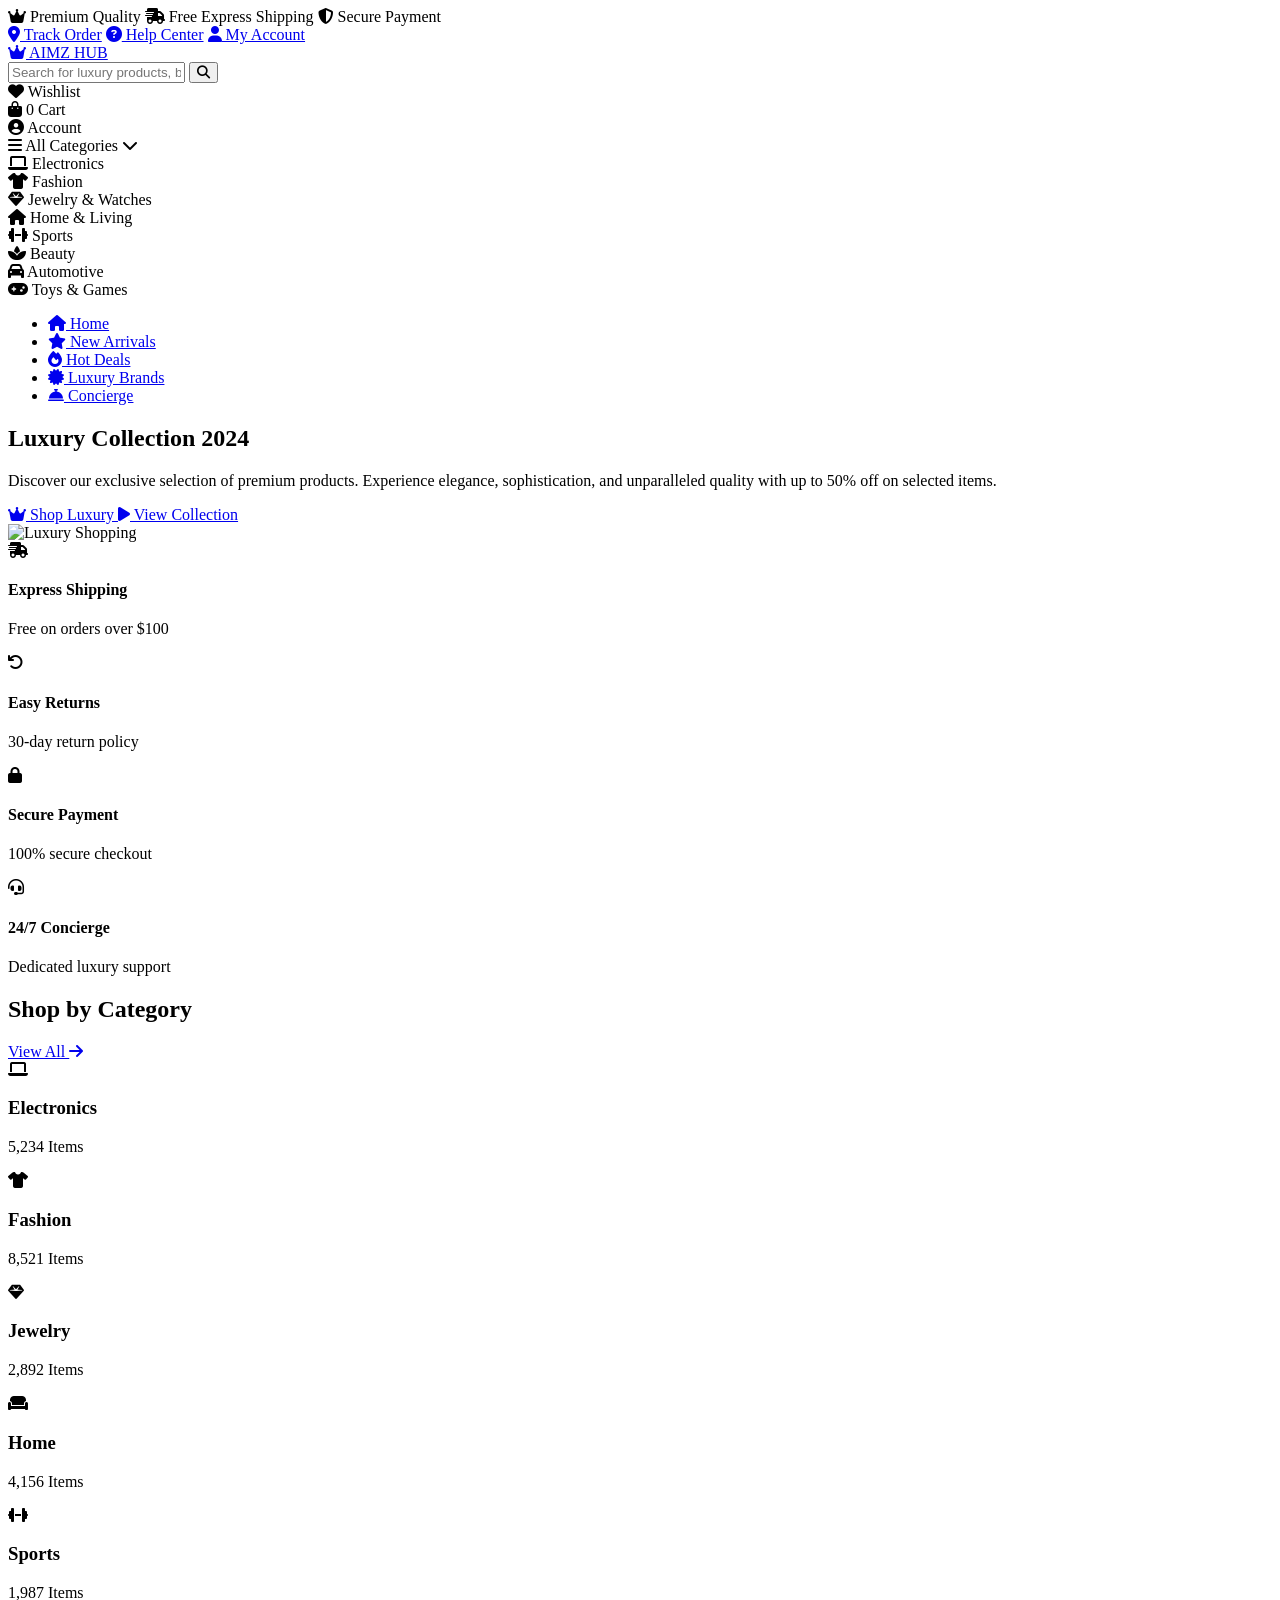
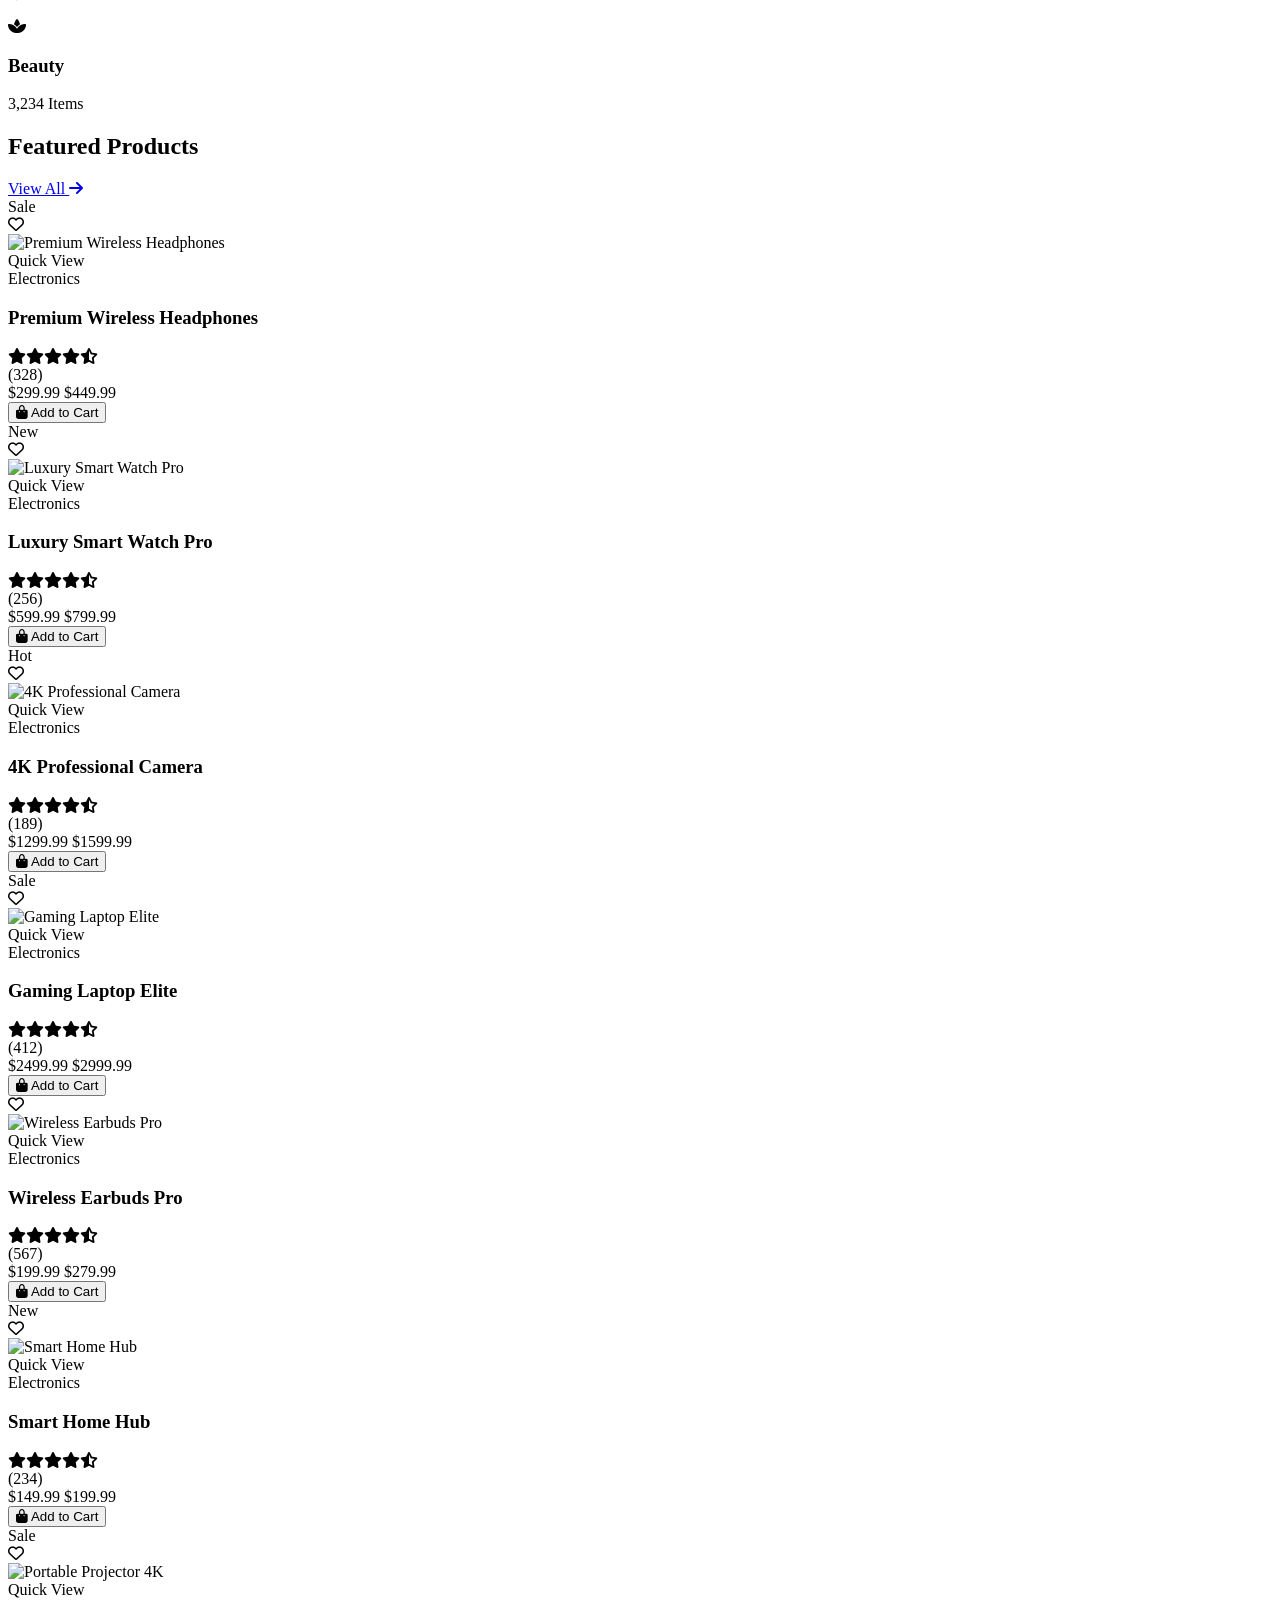
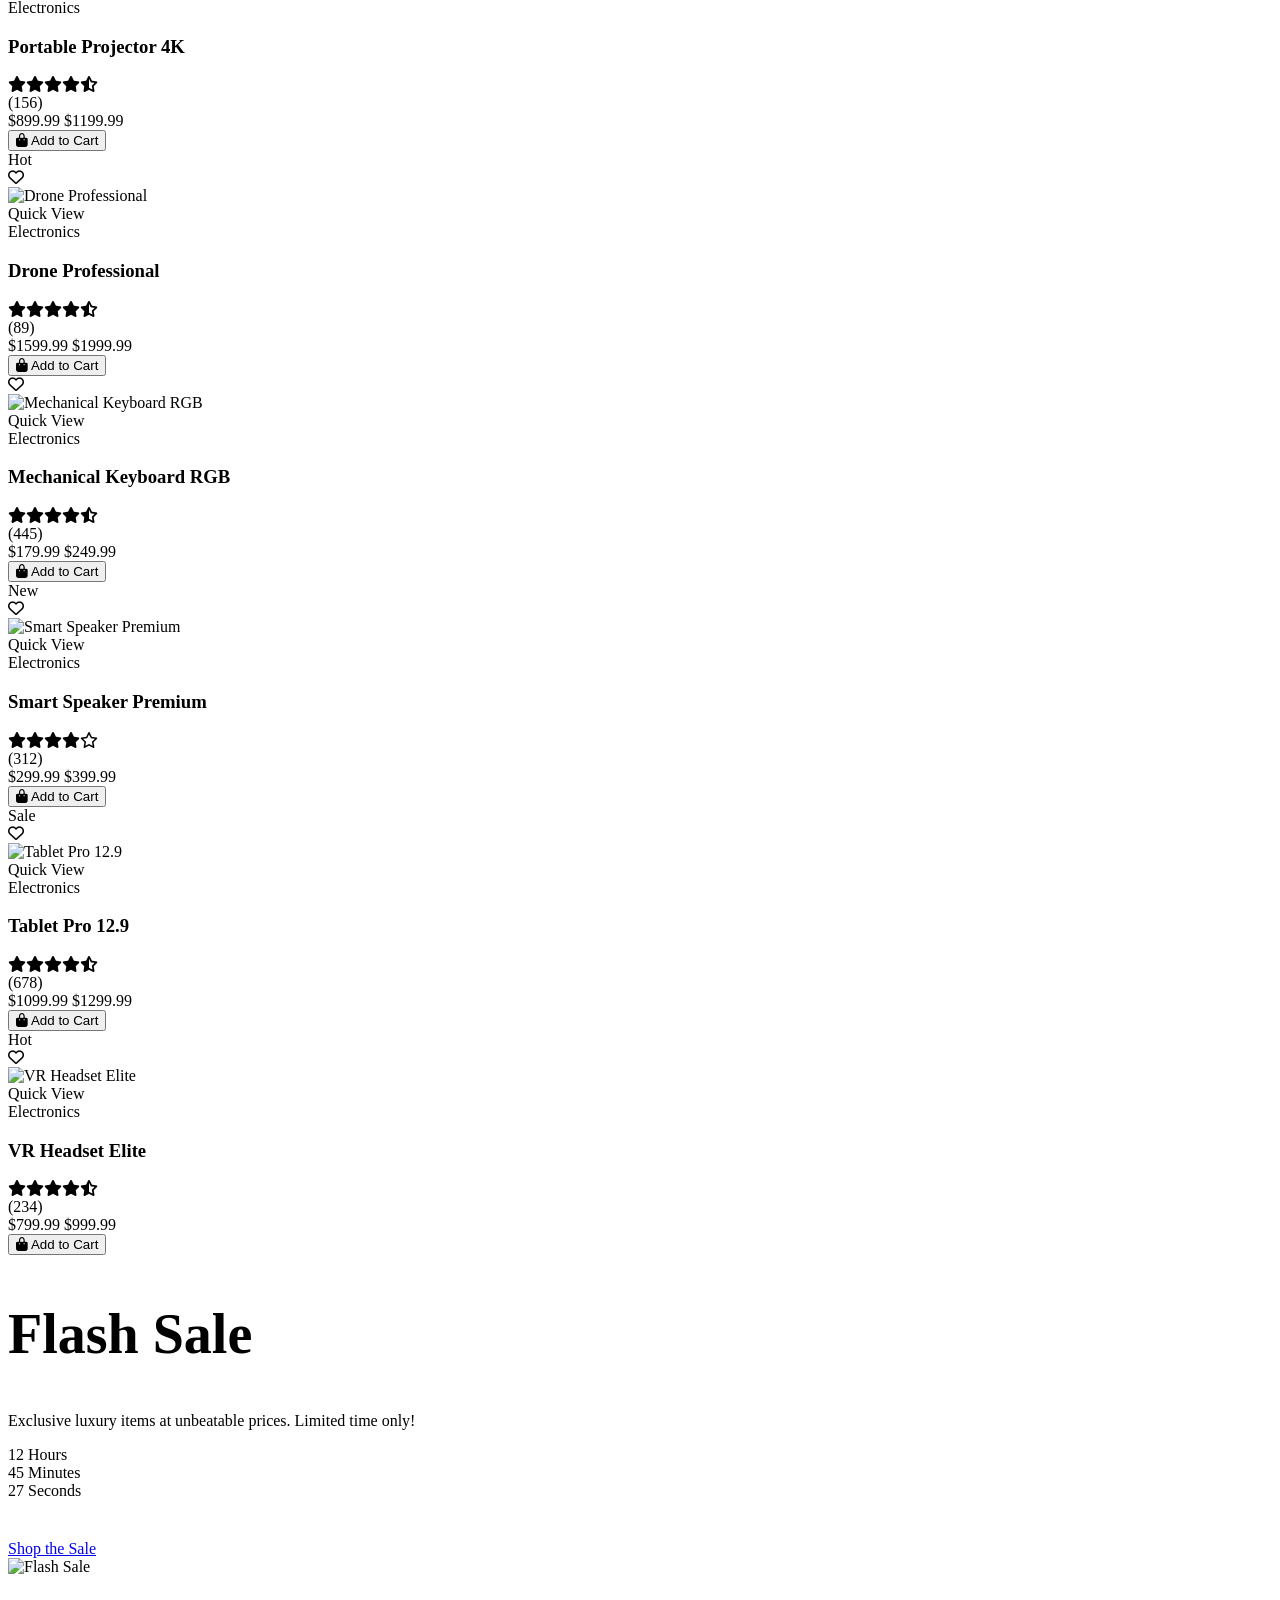
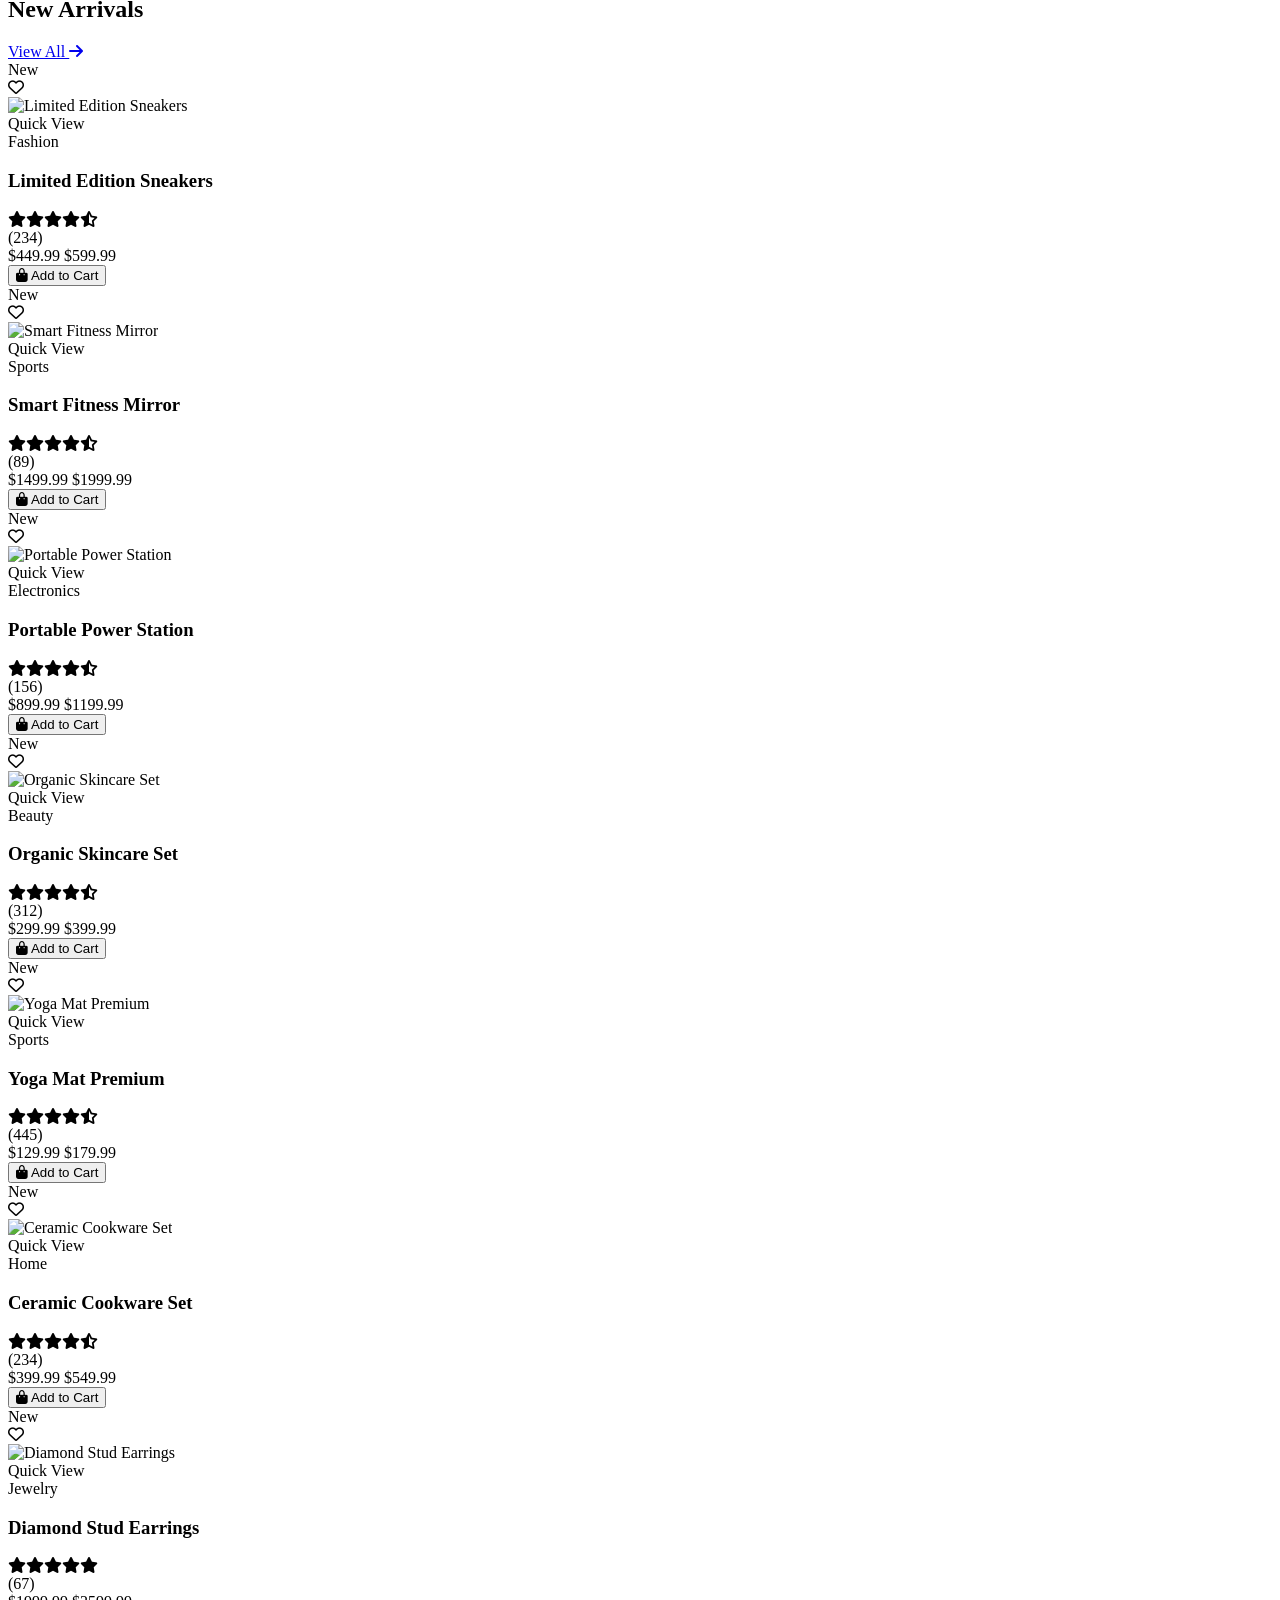
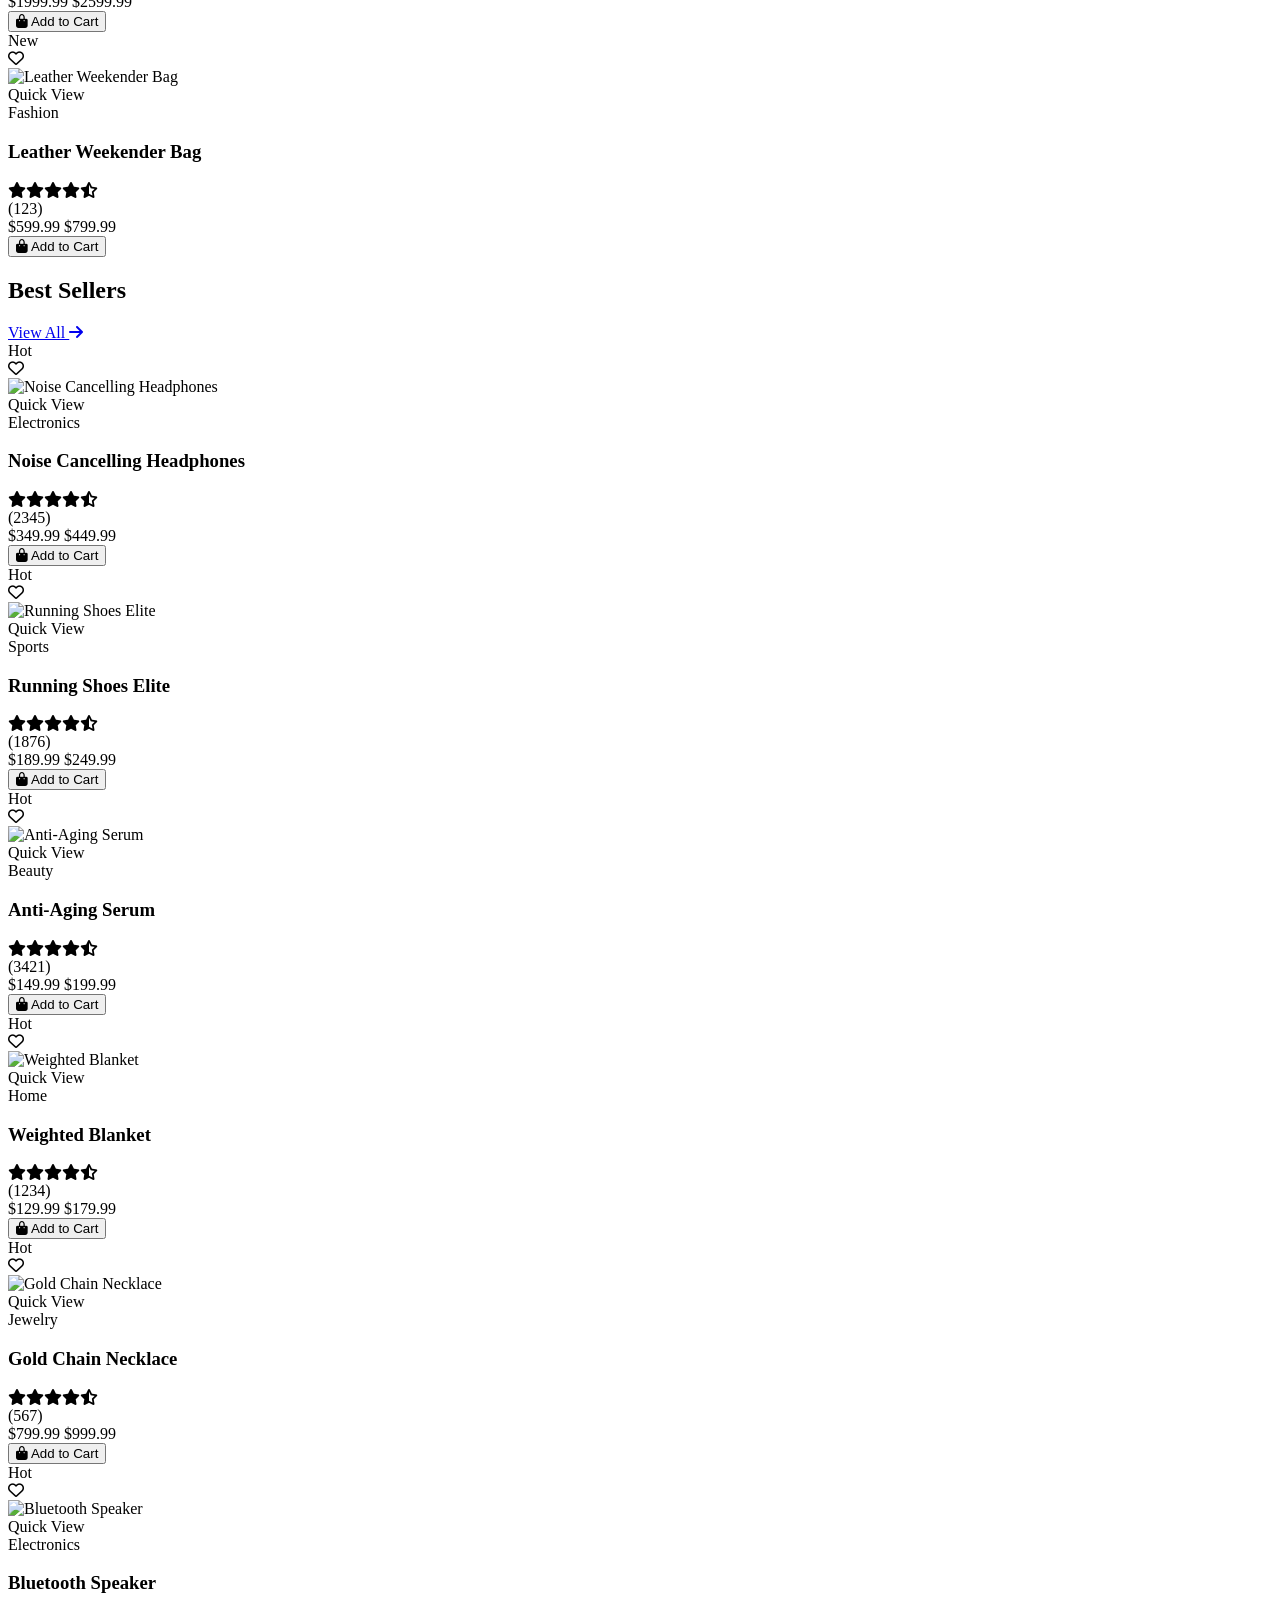
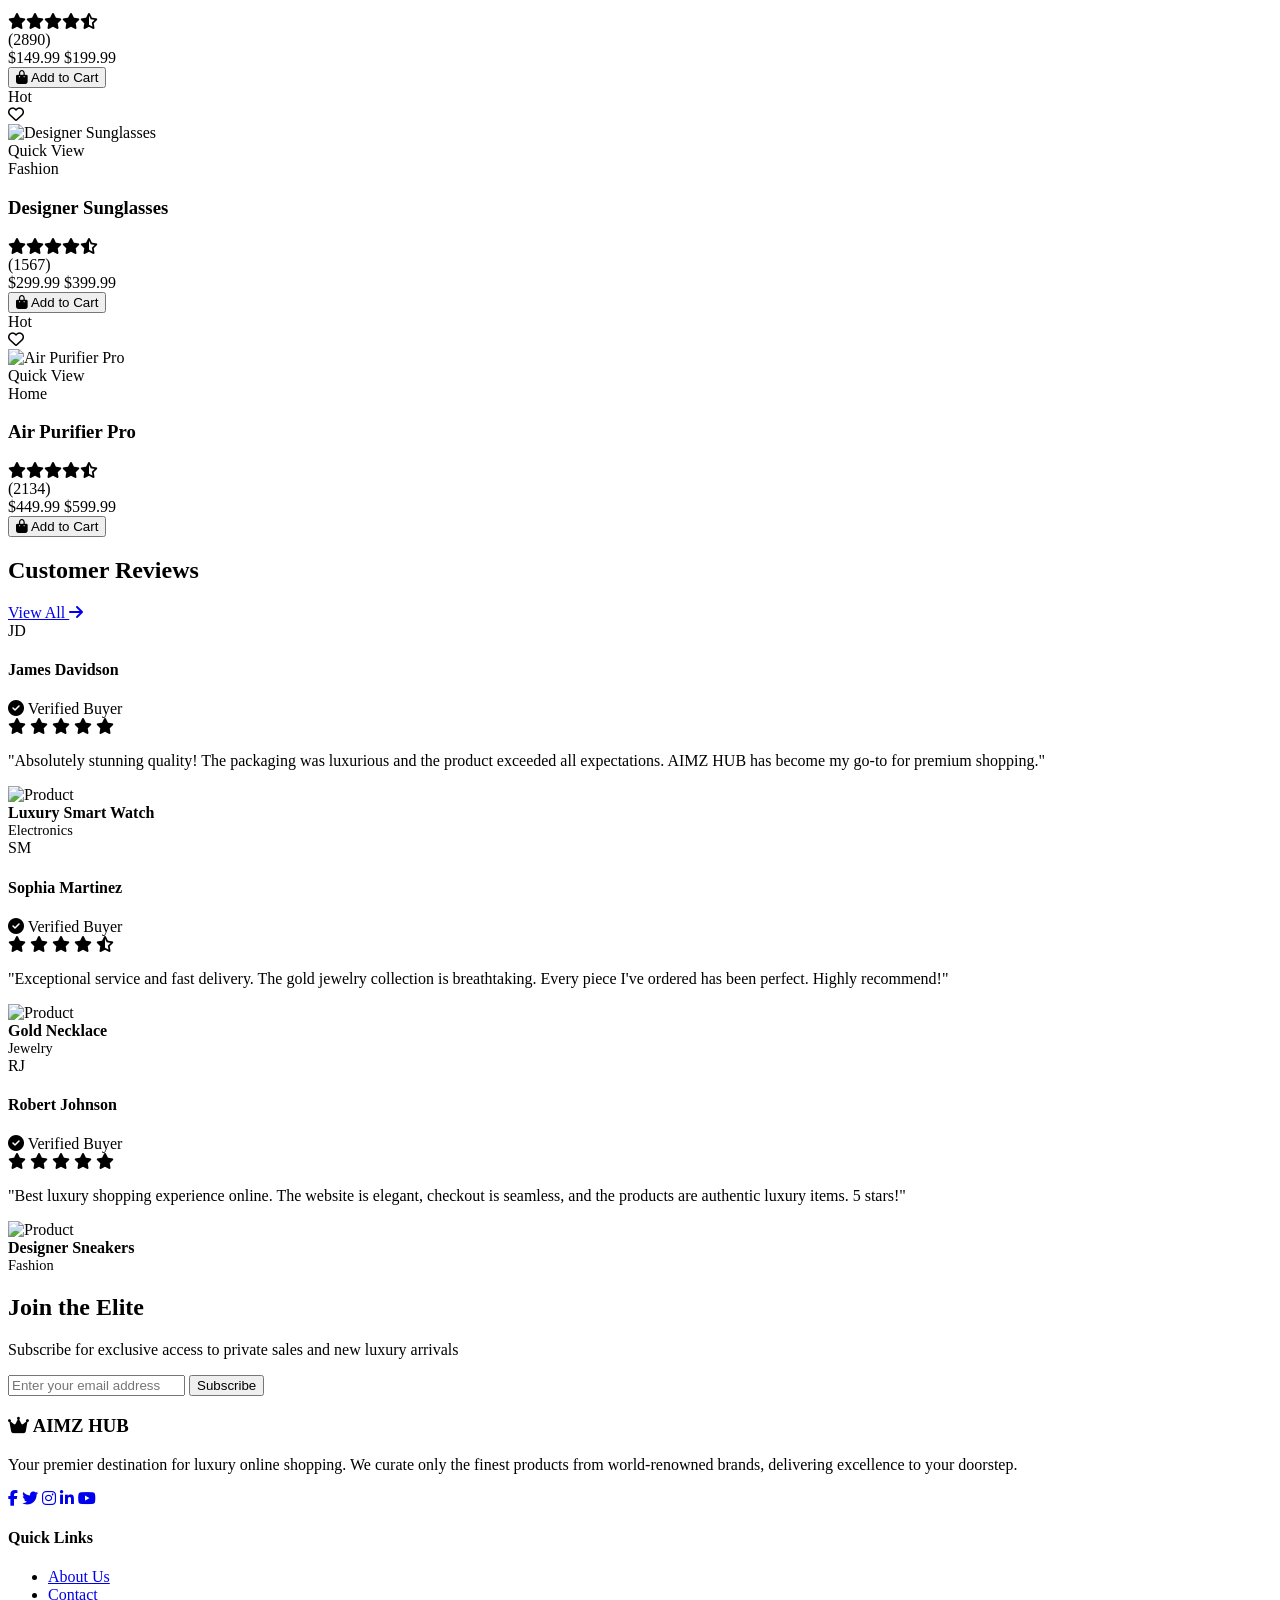
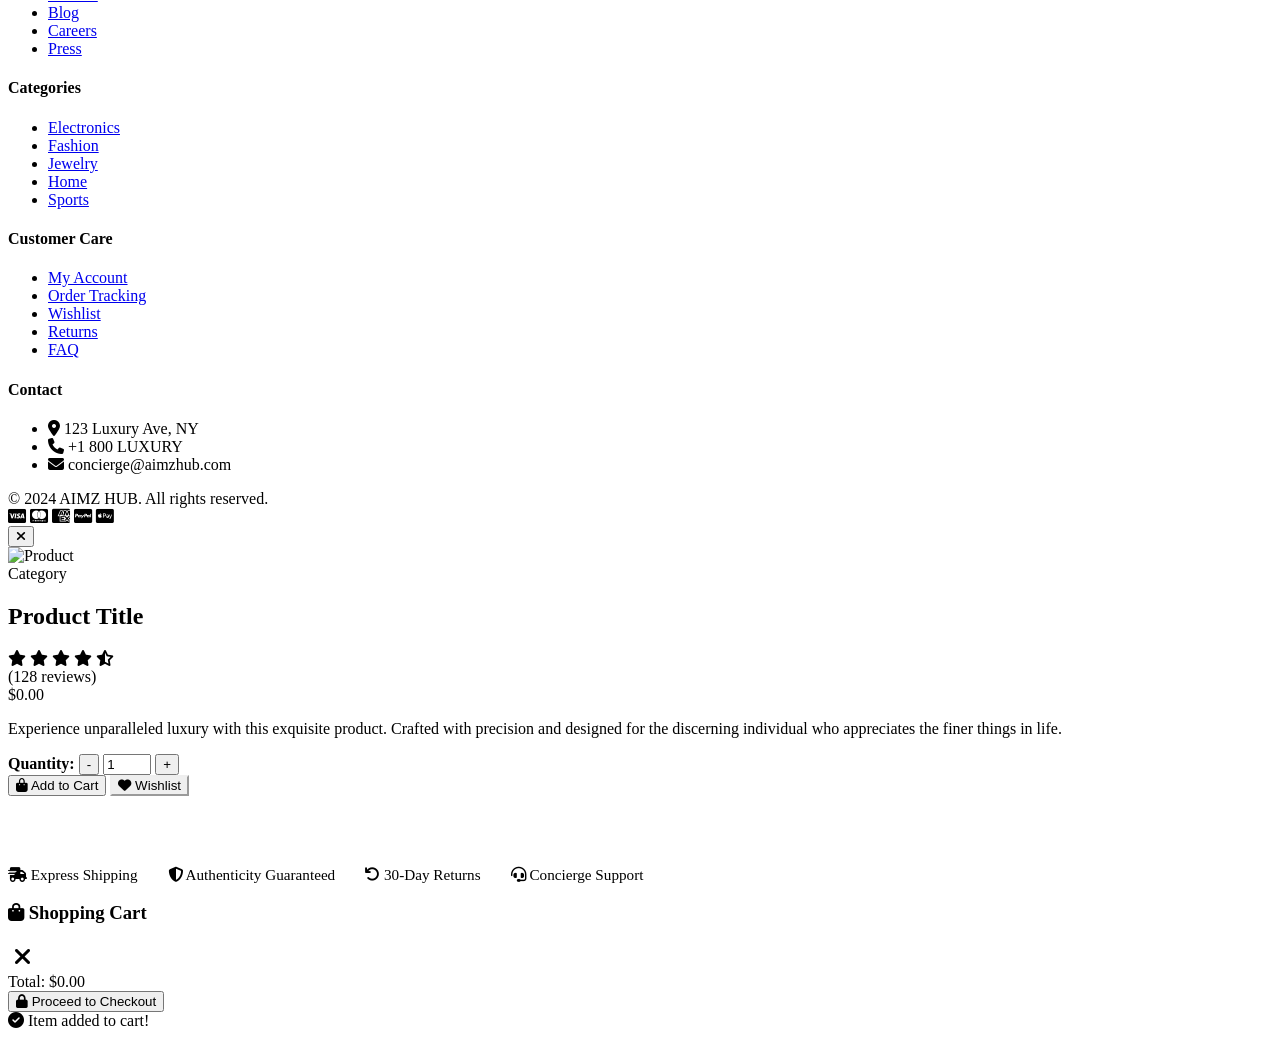
==== commit eadcda86: "Chnages" ====
--- a/index.html
+++ b/index.html
@@ -5,1684 +5,7 @@
     <meta name="viewport" content="width=device-width, initial-scale=1.0">
     <title>AIMZ HUB - Premium Luxury Shopping</title>
     <link rel="stylesheet" href="https://cdnjs.cloudflare.com/ajax/libs/font-awesome/6.4.0/css/all.min.css">
-    <style>
-        * {
-            margin: 0;
-            padding: 0;
-            box-sizing: border-box;
-        }
-
-        :root {
-            --primary: #D4AF37;
-            --primary-light: #F4D03F;
-            --primary-dark: #B8860B;
-            --secondary: #FFD700;
-            --dark: #0a0a0a;
-            --darker: #000000;
-            --light: #ffffff;
-            --gray: #888888;
-            --gray-dark: #2a2a2a;
-            --gray-light: #1a1a1a;
-            --success: #00D26A;
-            --danger: #FF4136;
-            --glass: rgba(212, 175, 55, 0.1);
-        }
-
-        body {
-            font-family: 'Segoe UI', system-ui, -apple-system, sans-serif;
-            background: var(--dark);
-            color: var(--light);
-            line-height: 1.6;
-            overflow-x: hidden;
-        }
-
-        /* Custom Scrollbar */
-        ::-webkit-scrollbar {
-            width: 10px;
-        }
-
-        ::-webkit-scrollbar-track {
-            background: var(--dark);
-        }
-
-        ::-webkit-scrollbar-thumb {
-            background: var(--primary);
-            border-radius: 5px;
-        }
-
-        ::-webkit-scrollbar-thumb:hover {
-            background: var(--primary-light);
-        }
-
-        /* Top Bar */
-        .top-bar {
-            background: var(--darker);
-            color: var(--primary);
-            padding: 10px 0;
-            font-size: 0.9rem;
-            border-bottom: 1px solid var(--primary-dark);
-        }
-
-        .container {
-            max-width: 1400px;
-            margin: 0 auto;
-            padding: 0 20px;
-        }
-
-        .top-bar-content {
-            display: flex;
-            justify-content: space-between;
-            align-items: center;
-        }
-
-        .top-bar-left {
-            display: flex;
-            gap: 30px;
-        }
-
-        .top-bar-left span {
-            display: flex;
-            align-items: center;
-            gap: 8px;
-        }
-
-        .top-bar-links a {
-            color: var(--light);
-            text-decoration: none;
-            margin-left: 25px;
-            transition: all 0.3s;
-            display: inline-flex;
-            align-items: center;
-            gap: 8px;
-        }
-
-        .top-bar-links a:hover {
-            color: var(--primary);
-            transform: translateY(-2px);
-        }
-
-        /* Main Header */
-        .main-header {
-            background: linear-gradient(180deg, var(--gray-light) 0%, var(--dark) 100%);
-            box-shadow: 0 4px 30px rgba(212, 175, 55, 0.1);
-            position: sticky;
-            top: 0;
-            z-index: 1000;
-            border-bottom: 2px solid var(--primary-dark);
-        }
-
-        .header-content {
-            display: flex;
-            align-items: center;
-            justify-content: space-between;
-            padding: 20px 0;
-        }
-
-        .logo {
-            font-size: 2.5rem;
-            font-weight: 800;
-            background: linear-gradient(135deg, var(--primary) 0%, var(--secondary) 50%, var(--primary) 100%);
-            -webkit-background-clip: text;
-            -webkit-text-fill-color: transparent;
-            background-clip: text;
-            text-decoration: none;
-            display: flex;
-            align-items: center;
-            gap: 12px;
-            text-transform: uppercase;
-            letter-spacing: 2px;
-        }
-
-        .logo i {
-            color: var(--primary);
-            font-size: 2rem;
-            -webkit-text-fill-color: var(--primary);
-        }
-
-        .search-bar {
-            flex: 1;
-            max-width: 600px;
-            margin: 0 40px;
-            position: relative;
-        }
-
-        .search-bar input {
-            width: 100%;
-            padding: 15px 50px 15px 25px;
-            background: var(--gray-dark);
-            border: 2px solid var(--primary-dark);
-            border-radius: 50px;
-            font-size: 1rem;
-            color: var(--light);
-            transition: all 0.3s;
-        }
-
-        .search-bar input:focus {
-            outline: none;
-            border-color: var(--primary);
-            box-shadow: 0 0 20px rgba(212, 175, 55, 0.3);
-        }
-
-        .search-bar input::placeholder {
-            color: var(--gray);
-        }
-
-        .search-btn {
-            position: absolute;
-            right: 5px;
-            top: 50%;
-            transform: translateY(-50%);
-            background: linear-gradient(135deg, var(--primary) 0%, var(--primary-dark) 100%);
-            color: var(--dark);
-            border: none;
-            padding: 10px 25px;
-            border-radius: 25px;
-            cursor: pointer;
-            transition: all 0.3s;
-            font-weight: 600;
-        }
-
-        .search-btn:hover {
-            transform: translateY(-50%) scale(1.05);
-            box-shadow: 0 5px 20px rgba(212, 175, 55, 0.4);
-        }
-
-        .header-actions {
-            display: flex;
-            gap: 30px;
-            align-items: center;
-        }
-
-        .action-btn {
-            position: relative;
-            cursor: pointer;
-            text-align: center;
-            transition: all 0.3s;
-            color: var(--light);
-        }
-
-        .action-btn:hover {
-            transform: translateY(-3px);
-            color: var(--primary);
-        }
-
-        .action-btn i {
-            font-size: 1.6rem;
-            margin-bottom: 5px;
-            display: block;
-        }
-
-        .action-btn span {
-            display: block;
-            font-size: 0.8rem;
-            color: var(--gray);
-            transition: color 0.3s;
-        }
-
-        .action-btn:hover span {
-            color: var(--primary);
-        }
-
-        .badge {
-            position: absolute;
-            top: -8px;
-            right: -8px;
-            background: var(--danger);
-            color: white;
-            font-size: 0.75rem;
-            padding: 3px 8px;
-            border-radius: 10px;
-            font-weight: bold;
-            animation: pulse 2s infinite;
-        }
-
-        @keyframes pulse {
-            0%, 100% { transform: scale(1); }
-            50% { transform: scale(1.1); }
-        }
-
-        /* Navigation */
-        .main-nav {
-            background: var(--darker);
-            border-top: 1px solid var(--primary-dark);
-            border-bottom: 2px solid var(--primary);
-        }
-
-        .nav-content {
-            display: flex;
-            align-items: center;
-            gap: 40px;
-        }
-
-        .categories-dropdown {
-            position: relative;
-            background: linear-gradient(135deg, var(--primary) 0%, var(--primary-dark) 100%);
-            color: var(--dark);
-            padding: 18px 30px;
-            cursor: pointer;
-            display: flex;
-            align-items: center;
-            gap: 12px;
-            font-weight: 700;
-            text-transform: uppercase;
-            letter-spacing: 1px;
-            clip-path: polygon(0 0, 100% 0, 95% 100%, 0% 100%);
-        }
-
-        .categories-menu {
-            position: absolute;
-            top: 100%;
-            left: 0;
-            background: var(--gray-light);
-            width: 280px;
-            box-shadow: 0 20px 50px rgba(0,0,0,0.5);
-            display: none;
-            border: 2px solid var(--primary);
-            border-top: none;
-            z-index: 100;
-        }
-
-        .categories-dropdown:hover .categories-menu {
-            display: block;
-            animation: slideDown 0.3s ease;
-        }
-
-        @keyframes slideDown {
-            from { opacity: 0; transform: translateY(-10px); }
-            to { opacity: 1; transform: translateY(0); }
-        }
-
-        .category-item {
-            padding: 15px 25px;
-            color: var(--light);
-            border-bottom: 1px solid var(--gray-dark);
-            transition: all 0.3s;
-            display: flex;
-            align-items: center;
-            gap: 15px;
-            font-weight: 500;
-        }
-
-        .category-item:hover {
-            background: var(--primary);
-            color: var(--dark);
-            padding-left: 35px;
-        }
-
-        .category-item i {
-            color: var(--primary);
-            transition: color 0.3s;
-        }
-
-        .category-item:hover i {
-            color: var(--dark);
-        }
-
-        .nav-links {
-            display: flex;
-            gap: 40px;
-            list-style: none;
-        }
-
-        .nav-links a {
-            color: var(--light);
-            text-decoration: none;
-            font-weight: 600;
-            transition: all 0.3s;
-            display: flex;
-            align-items: center;
-            gap: 8px;
-            text-transform: uppercase;
-            font-size: 0.9rem;
-            letter-spacing: 1px;
-            position: relative;
-        }
-
-        .nav-links a::after {
-            content: '';
-            position: absolute;
-            bottom: -5px;
-            left: 0;
-            width: 0;
-            height: 2px;
-            background: var(--primary);
-            transition: width 0.3s;
-        }
-
-        .nav-links a:hover {
-            color: var(--primary);
-        }
-
-        .nav-links a:hover::after {
-            width: 100%;
-        }
-
-        /* Hero Section */
-        .hero {
-            background: linear-gradient(135deg, var(--darker) 0%, #1a1a1a 50%, var(--dark) 100%);
-            padding: 80px 0;
-            position: relative;
-            overflow: hidden;
-            border-bottom: 3px solid var(--primary);
-        }
-
-        .hero::before {
-            content: '';
-            position: absolute;
-            top: -50%;
-            right: -10%;
-            width: 800px;
-            height: 800px;
-            background: radial-gradient(circle, rgba(212, 175, 55, 0.1) 0%, transparent 70%);
-            animation: rotate 20s linear infinite;
-        }
-
-        @keyframes rotate {
-            from { transform: rotate(0deg); }
-            to { transform: rotate(360deg); }
-        }
-
-        .hero-content {
-            display: grid;
-            grid-template-columns: 1fr 1fr;
-            gap: 60px;
-            align-items: center;
-            position: relative;
-            z-index: 1;
-        }
-
-        .hero-text h1 {
-            font-size: 4rem;
-            margin-bottom: 25px;
-            line-height: 1.1;
-            background: linear-gradient(135deg, var(--light) 0%, var(--primary) 100%);
-            -webkit-background-clip: text;
-            -webkit-text-fill-color: transparent;
-            background-clip: text;
-            text-transform: uppercase;
-            letter-spacing: 2px;
-        }
-
-        .hero-text p {
-            font-size: 1.3rem;
-            margin-bottom: 40px;
-            color: var(--gray);
-            line-height: 1.8;
-        }
-
-        .hero-buttons {
-            display: flex;
-            gap: 20px;
-        }
-
-        .btn {
-            padding: 16px 40px;
-            border-radius: 50px;
-            text-decoration: none;
-            font-weight: 700;
-            transition: all 0.3s;
-            display: inline-flex;
-            align-items: center;
-            gap: 10px;
-            border: none;
-            cursor: pointer;
-            font-size: 1rem;
-            text-transform: uppercase;
-            letter-spacing: 1px;
-            position: relative;
-            overflow: hidden;
-        }
-
-        .btn::before {
-            content: '';
-            position: absolute;
-            top: 0;
-            left: -100%;
-            width: 100%;
-            height: 100%;
-            background: linear-gradient(90deg, transparent, rgba(255,255,255,0.4), transparent);
-            transition: left 0.5s;
-        }
-
-        .btn:hover::before {
-            left: 100%;
-        }
-
-        .btn-primary {
-            background: linear-gradient(135deg, var(--primary) 0%, var(--primary-dark) 100%);
-            color: var(--dark);
-            box-shadow: 0 10px 30px rgba(212, 175, 55, 0.3);
-        }
-
-        .btn-primary:hover {
-            transform: translateY(-3px);
-            box-shadow: 0 15px 40px rgba(212, 175, 55, 0.5);
-        }
-
-        .btn-secondary {
-            background: transparent;
-            color: var(--primary);
-            border: 2px solid var(--primary);
-        }
-
-        .btn-secondary:hover {
-            background: var(--primary);
-            color: var(--dark);
-            transform: translateY(-3px);
-        }
-
-        .hero-image {
-            position: relative;
-        }
-
-        .hero-image img {
-            width: 100%;
-            border-radius: 20px;
-            box-shadow: 0 30px 60px rgba(0,0,0,0.5);
-            border: 3px solid var(--primary);
-            animation: float 4s ease-in-out infinite;
-        }
-
-        @keyframes float {
-            0%, 100% { transform: translateY(0px); }
-            50% { transform: translateY(-20px); }
-        }
-
-        /* Features Bar */
-        .features-bar {
-            background: linear-gradient(135deg, var(--gray-light) 0%, var(--dark) 100%);
-            padding: 40px 0;
-            border-bottom: 2px solid var(--primary-dark);
-        }
-
-        .features-grid {
-            display: grid;
-            grid-template-columns: repeat(4, 1fr);
-            gap: 30px;
-        }
-
-        .feature-item {
-            display: flex;
-            align-items: center;
-            gap: 20px;
-            padding: 25px;
-            border-radius: 15px;
-            transition: all 0.3s;
-            background: rgba(212, 175, 55, 0.05);
-            border: 1px solid transparent;
-        }
-
-        .feature-item:hover {
-            border-color: var(--primary);
-            transform: translateY(-5px);
-            background: rgba(212, 175, 55, 0.1);
-            box-shadow: 0 10px 30px rgba(212, 175, 55, 0.1);
-        }
-
-        .feature-icon {
-            width: 60px;
-            height: 60px;
-            background: linear-gradient(135deg, var(--primary) 0%, var(--primary-dark) 100%);
-            border-radius: 15px;
-            display: flex;
-            align-items: center;
-            justify-content: center;
-            color: var(--dark);
-            font-size: 1.8rem;
-            box-shadow: 0 5px 20px rgba(212, 175, 55, 0.3);
-        }
-
-        .feature-text h4 {
-            font-size: 1.1rem;
-            margin-bottom: 5px;
-            color: var(--primary);
-        }
-
-        .feature-text p {
-            font-size: 0.9rem;
-            color: var(--gray);
-        }
-
-        /* Section Styles */
-        .section {
-            padding: 80px 0;
-            background: var(--dark);
-        }
-
-        .section:nth-child(even) {
-            background: linear-gradient(180deg, var(--dark) 0%, var(--gray-light) 50%, var(--dark) 100%);
-        }
-
-        .section-header {
-            display: flex;
-            justify-content: space-between;
-            align-items: center;
-            margin-bottom: 50px;
-        }
-
-        .section-title {
-            font-size: 2.5rem;
-            color: var(--light);
-            position: relative;
-            padding-bottom: 20px;
-            text-transform: uppercase;
-            letter-spacing: 3px;
-        }
-
-        .section-title::after {
-            content: '';
-            position: absolute;
-            bottom: 0;
-            left: 0;
-            width: 100px;
-            height: 4px;
-            background: linear-gradient(90deg, var(--primary) 0%, transparent 100%);
-            border-radius: 2px;
-        }
-
-        .view-all {
-            color: var(--primary);
-            text-decoration: none;
-            font-weight: 700;
-            display: flex;
-            align-items: center;
-            gap: 10px;
-            transition: all 0.3s;
-            text-transform: uppercase;
-            font-size: 0.9rem;
-            letter-spacing: 1px;
-        }
-
-        .view-all:hover {
-            gap: 15px;
-            color: var(--primary-light);
-            text-shadow: 0 0 10px rgba(212, 175, 55, 0.5);
-        }
-
-        /* Product Grid */
-        .products-grid {
-            display: grid;
-            grid-template-columns: repeat(auto-fill, minmax(300px, 1fr));
-            gap: 35px;
-        }
-
-        .product-card {
-            background: linear-gradient(145deg, var(--gray-light) 0%, var(--dark) 100%);
-            border-radius: 20px;
-            overflow: hidden;
-            transition: all 0.4s;
-            position: relative;
-            border: 1px solid var(--gray-dark);
-        }
-
-        .product-card:hover {
-            transform: translateY(-15px);
-            border-color: var(--primary);
-            box-shadow: 0 25px 50px rgba(212, 175, 55, 0.15);
-        }
-
-        .product-badge {
-            position: absolute;
-            top: 20px;
-            left: 20px;
-            background: var(--danger);
-            color: white;
-            padding: 8px 16px;
-            border-radius: 25px;
-            font-size: 0.85rem;
-            font-weight: 700;
-            z-index: 2;
-            text-transform: uppercase;
-            letter-spacing: 1px;
-            box-shadow: 0 5px 15px rgba(255, 65, 54, 0.3);
-        }
-
-        .product-badge.new {
-            background: var(--success);
-            box-shadow: 0 5px 15px rgba(0, 210, 106, 0.3);
-        }
-
-        .product-badge.hot {
-            background: linear-gradient(135deg, #FF6B35 0%, #F7931E 100%);
-        }
-
-        .product-wishlist {
-            position: absolute;
-            top: 20px;
-            right: 20px;
-            width: 45px;
-            height: 45px;
-            background: var(--dark);
-            border-radius: 50%;
-            display: flex;
-            align-items: center;
-            justify-content: center;
-            cursor: pointer;
-            border: 2px solid var(--gray-dark);
-            transition: all 0.3s;
-            z-index: 2;
-            color: var(--gray);
-        }
-
-        .product-wishlist:hover {
-            border-color: var(--danger);
-            color: var(--danger);
-            transform: scale(1.1);
-        }
-
-        .product-wishlist.active {
-            background: var(--danger);
-            border-color: var(--danger);
-            color: white;
-        }
-
-        .product-image {
-            height: 280px;
-            background: linear-gradient(135deg, #1a1a1a 0%, #2a2a2a 100%);
-            display: flex;
-            align-items: center;
-            justify-content: center;
-            position: relative;
-            overflow: hidden;
-        }
-
-        .product-image img {
-            max-width: 85%;
-            max-height: 85%;
-            object-fit: contain;
-            transition: all 0.5s;
-        }
-
-        .product-card:hover .product-image img {
-            transform: scale(1.15);
-        }
-
-        .product-quick-view {
-            position: absolute;
-            bottom: -60px;
-            left: 50%;
-            transform: translateX(-50%);
-            background: linear-gradient(135deg, var(--primary) 0%, var(--primary-dark) 100%);
-            color: var(--dark);
-            padding: 12px 30px;
-            border-radius: 30px;
-            cursor: pointer;
-            transition: all 0.3s;
-            white-space: nowrap;
-            font-weight: 700;
-            text-transform: uppercase;
-            letter-spacing: 1px;
-            box-shadow: 0 10px 30px rgba(212, 175, 55, 0.3);
-        }
-
-        .product-card:hover .product-quick-view {
-            bottom: 25px;
-        }
-
-        .product-info {
-            padding: 25px;
-        }
-
-        .product-category {
-            color: var(--primary);
-            font-size: 0.85rem;
-            font-weight: 700;
-            text-transform: uppercase;
-            letter-spacing: 2px;
-            margin-bottom: 10px;
-        }
-
-        .product-name {
-            font-size: 1.2rem;
-            font-weight: 600;
-            margin-bottom: 12px;
-            color: var(--light);
-            display: -webkit-box;
-            -webkit-line-clamp: 2;
-            -webkit-box-orient: vertical;
-            overflow: hidden;
-            line-height: 1.4;
-        }
-
-        .product-rating {
-            display: flex;
-            align-items: center;
-            gap: 12px;
-            margin-bottom: 15px;
-        }
-
-        .stars {
-            color: var(--primary);
-            font-size: 0.9rem;
-        }
-
-        .rating-count {
-            color: var(--gray);
-            font-size: 0.9rem;
-        }
-
-        .product-price {
-            display: flex;
-            align-items: center;
-            gap: 15px;
-            margin-bottom: 20px;
-        }
-
-        .current-price {
-            font-size: 1.6rem;
-            font-weight: 700;
-            color: var(--primary);
-        }
-
-        .original-price {
-            font-size: 1.1rem;
-            color: var(--gray);
-            text-decoration: line-through;
-        }
-
-        .add-to-cart {
-            width: 100%;
-            padding: 15px;
-            background: linear-gradient(135deg, var(--primary) 0%, var(--primary-dark) 100%);
-            color: var(--dark);
-            border: none;
-            border-radius: 12px;
-            font-weight: 700;
-            cursor: pointer;
-            transition: all 0.3s;
-            display: flex;
-            align-items: center;
-            justify-content: center;
-            gap: 10px;
-            text-transform: uppercase;
-            letter-spacing: 1px;
-            font-size: 0.95rem;
-        }
-
-        .add-to-cart:hover {
-            transform: scale(1.02);
-            box-shadow: 0 10px 30px rgba(212, 175, 55, 0.4);
-        }
-
-        /* Categories Section */
-        .categories-section {
-            background: linear-gradient(135deg, var(--darker) 0%, var(--gray-light) 100%);
-        }
-
-        .categories-grid {
-            display: grid;
-            grid-template-columns: repeat(6, 1fr);
-            gap: 25px;
-        }
-
-        .category-card {
-            text-align: center;
-            padding: 40px 25px;
-            border-radius: 20px;
-            background: linear-gradient(145deg, var(--gray-light) 0%, var(--dark) 100%);
-            transition: all 0.4s;
-            cursor: pointer;
-            border: 2px solid transparent;
-            position: relative;
-            overflow: hidden;
-        }
-
-        .category-card::before {
-            content: '';
-            position: absolute;
-            top: 0;
-            left: -100%;
-            width: 100%;
-            height: 100%;
-            background: linear-gradient(90deg, transparent, rgba(212, 175, 55, 0.2), transparent);
-            transition: left 0.5s;
-        }
-
-        .category-card:hover::before {
-            left: 100%;
-        }
-
-        .category-card:hover {
-            border-color: var(--primary);
-            transform: translateY(-10px);
-            box-shadow: 0 20px 40px rgba(212, 175, 55, 0.2);
-        }
-
-        .category-icon {
-            width: 90px;
-            height: 90px;
-            background: linear-gradient(135deg, var(--primary) 0%, var(--primary-dark) 100%);
-            border-radius: 50%;
-            display: flex;
-            align-items: center;
-            justify-content: center;
-            margin: 0 auto 20px;
-            font-size: 2.5rem;
-            color: var(--dark);
-            box-shadow: 0 10px 30px rgba(212, 175, 55, 0.3);
-            transition: all 0.3s;
-        }
-
-        .category-card:hover .category-icon {
-            transform: rotateY(360deg);
-        }
-
-        .category-card h3 {
-            font-size: 1.1rem;
-            margin-bottom: 8px;
-            color: var(--light);
-            text-transform: uppercase;
-            letter-spacing: 1px;
-        }
-
-        .category-card p {
-            font-size: 0.9rem;
-            color: var(--gray);
-        }
-
-        /* Deals Section */
-        .deals-section {
-            background: linear-gradient(135deg, var(--darker) 0%, #1a1a1a 100%);
-            position: relative;
-            overflow: hidden;
-            border-top: 2px solid var(--primary);
-            border-bottom: 2px solid var(--primary);
-        }
-
-        .deals-section::before {
-            content: '';
-            position: absolute;
-            top: 0;
-            left: 0;
-            right: 0;
-            bottom: 0;
-            background: url('data:image/svg+xml,<svg width="60" height="60" viewBox="0 0 60 60" xmlns="http://www.w3.org/2000/svg"><g fill="none" fill-rule="evenodd"><g fill="%23D4AF37" fill-opacity="0.03"><path d="M36 34v-4h-2v4h-4v2h4v4h2v-4h4v-2h-4zm0-30V0h-2v4h-4v2h4v4h2V6h4V4h-4zM6 34v-4H4v4H0v2h4v4h2v-4h4v-2H6zM6 4V0H4v4H0v2h4v4h2V6h4V4H6z"/></g></svg>');
-        }
-
-        .countdown {
-            display: flex;
-            gap: 25px;
-            margin-top: 40px;
-        }
-
-        .countdown-item {
-            background: rgba(212, 175, 55, 0.1);
-            border: 2px solid var(--primary);
-            padding: 25px;
-            border-radius: 15px;
-            text-align: center;
-            min-width: 100px;
-            backdrop-filter: blur(10px);
-        }
-
-        .countdown-item .number {
-            font-size: 2.5rem;
-            font-weight: 700;
-            display: block;
-            color: var(--primary);
-            text-shadow: 0 0 20px rgba(212, 175, 55, 0.5);
-        }
-
-        .countdown-item .label {
-            font-size: 1rem;
-            color: var(--gray);
-            text-transform: uppercase;
-            letter-spacing: 2px;
-        }
-
-        /* Reviews Section */
-        .reviews-grid {
-            display: grid;
-            grid-template-columns: repeat(3, 1fr);
-            gap: 35px;
-        }
-
-        .review-card {
-            background: linear-gradient(145deg, var(--gray-light) 0%, var(--dark) 100%);
-            padding: 35px;
-            border-radius: 20px;
-            border: 1px solid var(--gray-dark);
-            transition: all 0.3s;
-        }
-
-        .review-card:hover {
-            border-color: var(--primary);
-            transform: translateY(-5px);
-            box-shadow: 0 20px 40px rgba(212, 175, 55, 0.1);
-        }
-
-        .review-header {
-            display: flex;
-            align-items: center;
-            gap: 20px;
-            margin-bottom: 25px;
-        }
-
-        .reviewer-avatar {
-            width: 70px;
-            height: 70px;
-            border-radius: 50%;
-            background: linear-gradient(135deg, var(--primary) 0%, var(--primary-dark) 100%);
-            display: flex;
-            align-items: center;
-            justify-content: center;
-            color: var(--dark);
-            font-size: 1.8rem;
-            font-weight: 700;
-            box-shadow: 0 5px 20px rgba(212, 175, 55, 0.3);
-        }
-
-        .reviewer-info h4 {
-            margin-bottom: 8px;
-            color: var(--light);
-            font-size: 1.2rem;
-        }
-
-        .reviewer-info .verified {
-            color: var(--success);
-            font-size: 0.9rem;
-            display: flex;
-            align-items: center;
-            gap: 8px;
-            font-weight: 600;
-        }
-
-        .review-content {
-            color: var(--gray);
-            line-height: 1.9;
-            margin-bottom: 20px;
-            font-size: 1.05rem;
-        }
-
-        .review-product {
-            display: flex;
-            align-items: center;
-            gap: 15px;
-            padding-top: 20px;
-            border-top: 1px solid var(--gray-dark);
-        }
-
-        .review-product img {
-            width: 60px;
-            height: 60px;
-            object-fit: cover;
-            border-radius: 10px;
-            border: 2px solid var(--primary);
-        }
-
-        /* Newsletter */
-        .newsletter {
-            background: linear-gradient(135deg, var(--primary) 0%, var(--primary-dark) 100%);
-            padding: 100px 0;
-            text-align: center;
-            position: relative;
-            overflow: hidden;
-        }
-
-        .newsletter::before {
-            content: '';
-            position: absolute;
-            top: -50%;
-            left: -50%;
-            width: 200%;
-            height: 200%;
-            background: radial-gradient(circle, rgba(255,255,255,0.1) 0%, transparent 70%);
-            animation: rotate 30s linear infinite;
-        }
-
-        .newsletter .container {
-            position: relative;
-            z-index: 1;
-        }
-
-        .newsletter h2 {
-            font-size: 3rem;
-            margin-bottom: 20px;
-            color: var(--dark);
-            text-transform: uppercase;
-            letter-spacing: 3px;
-        }
-
-        .newsletter p {
-            font-size: 1.2rem;
-            color: rgba(0,0,0,0.7);
-            margin-bottom: 40px;
-        }
-
-        .newsletter-form {
-            max-width: 600px;
-            margin: 0 auto;
-            display: flex;
-            gap: 15px;
-        }
-
-        .newsletter-form input {
-            flex: 1;
-            padding: 20px 30px;
-            border: none;
-            border-radius: 50px;
-            font-size: 1.1rem;
-            background: var(--dark);
-            color: var(--light);
-        }
-
-        .newsletter-form input::placeholder {
-            color: var(--gray);
-        }
-
-        .newsletter-form button {
-            padding: 20px 40px;
-            background: var(--dark);
-            color: var(--primary);
-            border: none;
-            border-radius: 50px;
-            font-weight: 700;
-            cursor: pointer;
-            transition: all 0.3s;
-            text-transform: uppercase;
-            letter-spacing: 2px;
-            font-size: 1rem;
-        }
-
-        .newsletter-form button:hover {
-            transform: scale(1.05);
-            box-shadow: 0 10px 30px rgba(0,0,0,0.3);
-        }
-
-        /* Footer */
-        .footer {
-            background: var(--darker);
-            color: var(--light);
-            padding: 80px 0 30px;
-            border-top: 3px solid var(--primary);
-        }
-
-        .footer-grid {
-            display: grid;
-            grid-template-columns: 2fr 1fr 1fr 1fr 1fr;
-            gap: 50px;
-            margin-bottom: 50px;
-        }
-
-        .footer-brand h3 {
-            font-size: 2.2rem;
-            margin-bottom: 25px;
-            display: flex;
-            align-items: center;
-            gap: 15px;
-            background: linear-gradient(135deg, var(--primary) 0%, var(--secondary) 100%);
-            -webkit-background-clip: text;
-            -webkit-text-fill-color: transparent;
-            background-clip: text;
-        }
-
-        .footer-brand p {
-            color: var(--gray);
-            line-height: 1.9;
-            margin-bottom: 25px;
-            font-size: 1.05rem;
-        }
-
-        .social-links {
-            display: flex;
-            gap: 15px;
-        }
-
-        .social-links a {
-            width: 45px;
-            height: 45px;
-            background: var(--gray-dark);
-            border-radius: 50%;
-            display: flex;
-            align-items: center;
-            justify-content: center;
-            color: var(--primary);
-            transition: all 0.3s;
-            font-size: 1.2rem;
-            border: 2px solid transparent;
-        }
-
-        .social-links a:hover {
-            background: var(--primary);
-            color: var(--dark);
-            transform: translateY(-5px);
-            border-color: var(--primary);
-            box-shadow: 0 10px 20px rgba(212, 175, 55, 0.3);
-        }
-
-        .footer-column h4 {
-            font-size: 1.2rem;
-            margin-bottom: 25px;
-            color: var(--primary);
-            text-transform: uppercase;
-            letter-spacing: 2px;
-            position: relative;
-            padding-bottom: 15px;
-        }
-
-        .footer-column h4::after {
-            content: '';
-            position: absolute;
-            bottom: 0;
-            left: 0;
-            width: 50px;
-            height: 3px;
-            background: var(--primary);
-            border-radius: 2px;
-        }
-
-        .footer-column ul {
-            list-style: none;
-        }
-
-        .footer-column li {
-            margin-bottom: 15px;
-        }
-
-        .footer-column a {
-            color: var(--gray);
-            text-decoration: none;
-            transition: all 0.3s;
-            display: flex;
-            align-items: center;
-            gap: 10px;
-        }
-
-        .footer-column a:hover {
-            color: var(--primary);
-            padding-left: 10px;
-        }
-
-        .footer-bottom {
-            border-top: 1px solid var(--gray-dark);
-            padding-top: 30px;
-            display: flex;
-            justify-content: space-between;
-            align-items: center;
-            color: var(--gray);
-            font-size: 0.95rem;
-        }
-
-        .payment-methods {
-            display: flex;
-            gap: 20px;
-            font-size: 2.2rem;
-            color: var(--gray);
-        }
-
-        .payment-methods i:hover {
-            color: var(--primary);
-            transition: color 0.3s;
-        }
-
-        /* Modal Styles */
-        .modal {
-            display: none;
-            position: fixed;
-            top: 0;
-            left: 0;
-            width: 100%;
-            height: 100%;
-            background: rgba(0,0,0,0.8);
-            z-index: 2000;
-            align-items: center;
-            justify-content: center;
-            backdrop-filter: blur(10px);
-        }
-
-        .modal.active {
-            display: flex;
-        }
-
-        .modal-content {
-            background: linear-gradient(145deg, var(--gray-light) 0%, var(--dark) 100%);
-            border-radius: 25px;
-            max-width: 1000px;
-            width: 90%;
-            max-height: 90vh;
-            overflow-y: auto;
-            position: relative;
-            animation: slideUp 0.4s;
-            border: 2px solid var(--primary);
-            box-shadow: 0 30px 60px rgba(0,0,0,0.5);
-        }
-
-        @keyframes slideUp {
-            from {
-                opacity: 0;
-                transform: translateY(50px);
-            }
-            to {
-                opacity: 1;
-                transform: translateY(0);
-            }
-        }
-
-        .modal-close {
-            position: absolute;
-            top: 25px;
-            right: 25px;
-            width: 45px;
-            height: 45px;
-            background: var(--gray-dark);
-            border: 2px solid var(--primary);
-            border-radius: 50%;
-            cursor: pointer;
-            font-size: 1.3rem;
-            color: var(--primary);
-            transition: all 0.3s;
-            z-index: 10;
-        }
-
-        .modal-close:hover {
-            background: var(--danger);
-            border-color: var(--danger);
-            color: white;
-            transform: rotate(90deg);
-        }
-
-        .product-detail {
-            display: grid;
-            grid-template-columns: 1fr 1fr;
-            gap: 50px;
-            padding: 50px;
-        }
-
-        .product-gallery {
-            background: linear-gradient(135deg, #1a1a1a 0%, #2a2a2a 100%);
-            border-radius: 20px;
-            padding: 50px;
-            display: flex;
-            align-items: center;
-            justify-content: center;
-            border: 2px solid var(--gray-dark);
-        }
-
-        .product-gallery img {
-            max-width: 100%;
-            max-height: 450px;
-            object-fit: contain;
-            filter: drop-shadow(0 20px 40px rgba(0,0,0,0.5));
-        }
-
-        .product-details h2 {
-            font-size: 2.2rem;
-            margin-bottom: 15px;
-            color: var(--light);
-            line-height: 1.3;
-        }
-
-        .product-details .price {
-            font-size: 2.5rem;
-            background: linear-gradient(135deg, var(--primary) 0%, var(--primary-light) 100%);
-            -webkit-background-clip: text;
-            -webkit-text-fill-color: transparent;
-            background-clip: text;
-            font-weight: 700;
-            margin: 25px 0;
-        }
-
-        .product-details .description {
-            color: var(--gray);
-            line-height: 2;
-            margin-bottom: 35px;
-            font-size: 1.1rem;
-        }
-
-        .quantity-selector {
-            display: flex;
-            align-items: center;
-            gap: 20px;
-            margin-bottom: 30px;
-        }
-
-        .quantity-btn {
-            width: 45px;
-            height: 45px;
-            border: 2px solid var(--primary);
-            background: transparent;
-            color: var(--primary);
-            border-radius: 12px;
-            cursor: pointer;
-            font-size: 1.3rem;
-            transition: all 0.3s;
-        }
-
-        .quantity-btn:hover {
-            background: var(--primary);
-            color: var(--dark);
-        }
-
-        .quantity-input {
-            width: 70px;
-            text-align: center;
-            border: 2px solid var(--primary);
-            background: var(--dark);
-            color: var(--primary);
-            border-radius: 12px;
-            padding: 10px;
-            font-weight: 700;
-            font-size: 1.1rem;
-        }
-
-        .modal-actions {
-            display: flex;
-            gap: 20px;
-        }
-
-        .btn-large {
-            flex: 1;
-            padding: 18px;
-            font-size: 1.1rem;
-        }
-
-        /* Cart Sidebar */
-        .cart-sidebar {
-            position: fixed;
-            top: 0;
-            right: -450px;
-            width: 450px;
-            height: 100%;
-            background: linear-gradient(180deg, var(--gray-light) 0%, var(--dark) 100%);
-            box-shadow: -10px 0 50px rgba(0,0,0,0.5);
-            z-index: 2000;
-            transition: right 0.4s;
-            display: flex;
-            flex-direction: column;
-            border-left: 3px solid var(--primary);
-        }
-
-        .cart-sidebar.active {
-            right: 0;
-        }
-
-        .cart-header {
-            padding: 30px;
-            border-bottom: 2px solid var(--primary);
-            display: flex;
-            justify-content: space-between;
-            align-items: center;
-            background: var(--darker);
-        }
-
-        .cart-header h3 {
-            color: var(--primary);
-            font-size: 1.5rem;
-            display: flex;
-            align-items: center;
-            gap: 15px;
-        }
-
-        .cart-items {
-            flex: 1;
-            overflow-y: auto;
-            padding: 25px;
-        }
-
-        .cart-item {
-            display: flex;
-            gap: 20px;
-            padding: 20px;
-            background: var(--gray-dark);
-            border-radius: 15px;
-            margin-bottom: 20px;
-            border: 1px solid transparent;
-            transition: all 0.3s;
-        }
-
-        .cart-item:hover {
-            border-color: var(--primary);
-        }
-
-        .cart-item-image {
-            width: 90px;
-            height: 90px;
-            background: var(--dark);
-            border-radius: 12px;
-            display: flex;
-            align-items: center;
-            justify-content: center;
-            border: 2px solid var(--primary);
-        }
-
-        .cart-item-image img {
-            max-width: 90%;
-            max-height: 90%;
-            object-fit: contain;
-        }
-
-        .cart-item-details {
-            flex: 1;
-        }
-
-        .cart-item-name {
-            font-weight: 600;
-            margin-bottom: 8px;
-            color: var(--light);
-            font-size: 1.1rem;
-        }
-
-        .cart-item-price {
-            color: var(--primary);
-            font-weight: 700;
-            font-size: 1.2rem;
-        }
-
-        .cart-item-remove {
-            color: var(--danger);
-            cursor: pointer;
-            padding: 8px;
-            transition: all 0.3s;
-            font-size: 1.2rem;
-        }
-
-        .cart-item-remove:hover {
-            transform: scale(1.2);
-        }
-
-        .cart-footer {
-            padding: 30px;
-            border-top: 2px solid var(--primary);
-            background: var(--darker);
-        }
-
-        .cart-total {
-            display: flex;
-            justify-content: space-between;
-            font-size: 1.4rem;
-            font-weight: 700;
-            margin-bottom: 25px;
-            color: var(--light);
-        }
-
-        .cart-total span:last-child {
-            color: var(--primary);
-            font-size: 1.6rem;
-        }
-
-        .checkout-btn {
-            width: 100%;
-            padding: 20px;
-            background: linear-gradient(135deg, var(--success) 0%, #00b894 100%);
-            color: white;
-            border: none;
-            border-radius: 15px;
-            font-size: 1.2rem;
-            font-weight: 700;
-            cursor: pointer;
-            transition: all 0.3s;
-            text-transform: uppercase;
-            letter-spacing: 2px;
-            box-shadow: 0 10px 30px rgba(0, 210, 106, 0.3);
-        }
-
-        .checkout-btn:hover {
-            transform: scale(1.02);
-            box-shadow: 0 15px 40px rgba(0, 210, 106, 0.4);
-        }
-
-        .overlay {
-            position: fixed;
-            top: 0;
-            left: 0;
-            width: 100%;
-            height: 100%;
-            background: rgba(0,0,0,0.7);
-            z-index: 1999;
-            display: none;
-            backdrop-filter: blur(5px);
-        }
-
-        .overlay.active {
-            display: block;
-        }
-
-        /* Toast Notification */
-        .toast {
-            position: fixed;
-            bottom: 40px;
-            right: 40px;
-            background: linear-gradient(135deg, var(--gray-light) 0%, var(--dark) 100%);
-            color: var(--light);
-            padding: 20px 30px;
-            border-radius: 15px;
-            box-shadow: 0 15px 40px rgba(0,0,0,0.4);
-            display: flex;
-            align-items: center;
-            gap: 15px;
-            transform: translateX(500px);
-            transition: all 0.4s;
-            z-index: 3000;
-            border: 2px solid var(--primary);
-            border-left: 5px solid var(--success);
-        }
-
-        .toast.show {
-            transform: translateX(0);
-        }
-
-        .toast i {
-            color: var(--success);
-            font-size: 1.5rem;
-        }
-
-        /* Responsive */
-        @media (max-width: 1024px) {
-            .hero-content {
-                grid-template-columns: 1fr;
-                text-align: center;
-            }
-
-            .hero-text h1 {
-                font-size: 3rem;
-            }
-
-            .hero-buttons {
-                justify-content: center;
-            }
-
-            .features-grid {
-                grid-template-columns: repeat(2, 1fr);
-            }
-
-            .categories-grid {
-                grid-template-columns: repeat(3, 1fr);
-            }
-
-            .footer-grid {
-                grid-template-columns: repeat(2, 1fr);
-            }
-        }
-
-        @media (max-width: 768px) {
-            .search-bar {
-                display: none;
-            }
-
-            .nav-links {
-                display: none;
-            }
-
-            .features-grid {
-                grid-template-columns: 1fr;
-            }
-
-            .categories-grid {
-                grid-template-columns: repeat(2, 1fr);
-            }
-
-            .products-grid {
-                grid-template-columns: repeat(2, 1fr);
-            }
-
-            .reviews-grid {
-                grid-template-columns: 1fr;
-            }
-
-            .product-detail {
-                grid-template-columns: 1fr;
-            }
-
-            .cart-sidebar {
-                width: 100%;
-                right: -100%;
-            }
-
-            .countdown {
-                flex-wrap: wrap;
-                justify-content: center;
-            }
-
-            .hero-text h1 {
-                font-size: 2.2rem;
-            }
-        }
-
-        /* Animations */
-        .fade-in {
-            animation: fadeIn 0.6s ease-out;
-        }
-
-        @keyframes fadeIn {
-            from { opacity: 0; transform: translateY(30px); }
-            to { opacity: 1; transform: translateY(0); }
-        }
-
-        .shimmer {
-            background: linear-gradient(90deg, var(--gray-dark) 25%, var(--gray-light) 50%, var(--gray-dark) 75%);
-            background-size: 200% 100%;
-            animation: shimmer 1.5s infinite;
-        }
-
-        @keyframes shimmer {
-            0% { background-position: 200% 0; }
-            100% { background-position: -200% 0; }
-        }
-
-        /* Loading Animation */
-        .loader {
-            border: 4px solid var(--gray-dark);
-            border-top: 4px solid var(--primary);
-            border-radius: 50%;
-            width: 50px;
-            height: 50px;
-            animation: spin 1s linear infinite;
-        }
-
-        @keyframes spin {
-            0% { transform: rotate(0deg); }
-            100% { transform: rotate(360deg); }
-        }
-
-        /* Gold Glow Effect */
-        .gold-glow {
-            box-shadow: 0 0 20px rgba(212, 175, 55, 0.3);
-        }
-
-        .gold-glow:hover {
-            box-shadow: 0 0 40px rgba(212, 175, 55, 0.6);
-        }
-    </style>
+    <link rel="stylesheet" href="stye.css">   
 <base target="_blank">
 </head>
 <body>
@@ -2232,903 +555,7 @@
         <i class="fas fa-check-circle"></i>
         <span id="toastMessage">Item added to cart!</span>
     </div>
-
-    <script>
-        // Extensive Product Data - 40+ Products
-        const products = [
-            // Electronics (12 items)
-            {
-                id: 1,
-                name: "Premium Wireless Headphones",
-                category: "Electronics",
-                price: 299.99,
-                originalPrice: 449.99,
-                image: "https://images.unsplash.com/photo-1505740420928-5e560c06d30e?w=400&h=400&fit=crop",
-                rating: 4.8,
-                reviews: 328,
-                badge: "Sale"
-            },
-            {
-                id: 2,
-                name: "Luxury Smart Watch Pro",
-                category: "Electronics",
-                price: 599.99,
-                originalPrice: 799.99,
-                image: "https://images.unsplash.com/photo-1523275335684-37898b6baf30?w=400&h=400&fit=crop",
-                rating: 4.9,
-                reviews: 256,
-                badge: "New"
-            },
-            {
-                id: 3,
-                name: "4K Professional Camera",
-                category: "Electronics",
-                price: 1299.99,
-                originalPrice: 1599.99,
-                image: "https://images.unsplash.com/photo-1516035069371-29a1b244cc32?w=400&h=400&fit=crop",
-                rating: 4.7,
-                reviews: 189,
-                badge: "Hot"
-            },
-            {
-                id: 4,
-                name: "Gaming Laptop Elite",
-                category: "Electronics",
-                price: 2499.99,
-                originalPrice: 2999.99,
-                image: "https://images.unsplash.com/photo-1603302576837-37561b2e2302?w=400&h=400&fit=crop",
-                rating: 4.9,
-                reviews: 412,
-                badge: "Sale"
-            },
-            {
-                id: 5,
-                name: "Wireless Earbuds Pro",
-                category: "Electronics",
-                price: 199.99,
-                originalPrice: 279.99,
-                image: "https://images.unsplash.com/photo-1590658268037-6bf12165a8df?w=400&h=400&fit=crop",
-                rating: 4.6,
-                reviews: 567,
-                badge: ""
-            },
-            {
-                id: 6,
-                name: "Smart Home Hub",
-                category: "Electronics",
-                price: 149.99,
-                originalPrice: 199.99,
-                image: "https://images.unsplash.com/photo-1558089687-f282ffcbc126?w=400&h=400&fit=crop",
-                rating: 4.5,
-                reviews: 234,
-                badge: "New"
-            },
-            {
-                id: 7,
-                name: "Portable Projector 4K",
-                category: "Electronics",
-                price: 899.99,
-                originalPrice: 1199.99,
-                image: "https://images.unsplash.com/photo-1478720568477-152d9b164e26?w=400&h=400&fit=crop",
-                rating: 4.7,
-                reviews: 156,
-                badge: "Sale"
-            },
-            {
-                id: 8,
-                name: "Drone Professional",
-                category: "Electronics",
-                price: 1599.99,
-                originalPrice: 1999.99,
-                image: "https://images.unsplash.com/photo-1473968512647-3e447244af8f?w=400&h=400&fit=crop",
-                rating: 4.8,
-                reviews: 89,
-                badge: "Hot"
-            },
-            {
-                id: 9,
-                name: "Mechanical Keyboard RGB",
-                category: "Electronics",
-                price: 179.99,
-                originalPrice: 249.99,
-                image: "https://images.unsplash.com/photo-1511467687858-23d96c32e4ae?w=400&h=400&fit=crop",
-                rating: 4.6,
-                reviews: 445,
-                badge: ""
-            },
-            {
-                id: 10,
-                name: "Smart Speaker Premium",
-                category: "Electronics",
-                price: 299.99,
-                originalPrice: 399.99,
-                image: "https://images.unsplash.com/photo-1589492477829-5e65395b66cc?w=400&h=400&fit=crop",
-                rating: 4.4,
-                reviews: 312,
-                badge: "New"
-            },
-            {
-                id: 11,
-                name: "Tablet Pro 12.9",
-                category: "Electronics",
-                price: 1099.99,
-                originalPrice: 1299.99,
-                image: "https://images.unsplash.com/photo-1544244015-0df4b3ffc6b0?w=400&h=400&fit=crop",
-                rating: 4.8,
-                reviews: 678,
-                badge: "Sale"
-            },
-            {
-                id: 12,
-                name: "VR Headset Elite",
-                category: "Electronics",
-                price: 799.99,
-                originalPrice: 999.99,
-                image: "https://images.unsplash.com/photo-1622979135225-d2ba269cf1ac?w=400&h=400&fit=crop",
-                rating: 4.7,
-                reviews: 234,
-                badge: "Hot"
-            },
-
-            // Fashion (10 items)
-            {
-                id: 13,
-                name: "Designer Leather Jacket",
-                category: "Fashion",
-                price: 599.99,
-                originalPrice: 899.99,
-                image: "https://images.unsplash.com/photo-1551028919-ac76c9028d1e?w=400&h=400&fit=crop",
-                rating: 4.9,
-                reviews: 156,
-                badge: "Sale"
-            },
-            {
-                id: 14,
-                name: "Luxury Handbag",
-                category: "Fashion",
-                price: 1299.99,
-                originalPrice: 1699.99,
-                image: "https://images.unsplash.com/photo-1584917865442-de89df76afd3?w=400&h=400&fit=crop",
-                rating: 4.8,
-                reviews: 234,
-                badge: "New"
-            },
-            {
-                id: 15,
-                name: "Premium Sunglasses",
-                category: "Fashion",
-                price: 349.99,
-                originalPrice: 499.99,
-                image: "https://images.unsplash.com/photo-1572635196237-14b3f281503f?w=400&h=400&fit=crop",
-                rating: 4.7,
-                reviews: 189,
-                badge: ""
-            },
-            {
-                id: 16,
-                name: "Italian Leather Shoes",
-                category: "Fashion",
-                price: 449.99,
-                originalPrice: 599.99,
-                image: "https://images.unsplash.com/photo-1595950653106-6c9ebd614d3a?w=400&h=400&fit=crop",
-                rating: 4.9,
-                reviews: 312,
-                badge: "Hot"
-            },
-            {
-                id: 17,
-                name: "Cashmere Sweater",
-                category: "Fashion",
-                price: 299.99,
-                originalPrice: 399.99,
-                image: "https://images.unsplash.com/photo-1576566588028-4147f3842f27?w=400&h=400&fit=crop",
-                rating: 4.6,
-                reviews: 278,
-                badge: "Sale"
-            },
-            {
-                id: 18,
-                name: "Designer Watch Classic",
-                category: "Fashion",
-                price: 2499.99,
-                originalPrice: 3299.99,
-                image: "https://images.unsplash.com/photo-1524592094714-0f0654e20314?w=400&h=400&fit=crop",
-                rating: 4.9,
-                reviews: 145,
-                badge: "New"
-            },
-            {
-                id: 19,
-                name: "Silk Scarf Collection",
-                category: "Fashion",
-                price: 149.99,
-                originalPrice: 199.99,
-                image: "https://images.unsplash.com/photo-1584030373081-f37b7bb4fa33?w=400&h=400&fit=crop",
-                rating: 4.5,
-                reviews: 89,
-                badge: ""
-            },
-            {
-                id: 20,
-                name: "Premium Denim Jeans",
-                category: "Fashion",
-                price: 199.99,
-                originalPrice: 279.99,
-                image: "https://images.unsplash.com/photo-1542272604-787c3835535d?w=400&h=400&fit=crop",
-                rating: 4.7,
-                reviews: 456,
-                badge: "Sale"
-            },
-            {
-                id: 21,
-                name: "Wool Overcoat",
-                category: "Fashion",
-                price: 799.99,
-                originalPrice: 1099.99,
-                image: "https://images.unsplash.com/photo-1539533018447-63fcce2678e3?w=400&h=400&fit=crop",
-                rating: 4.8,
-                reviews: 123,
-                badge: "Hot"
-            },
-            {
-                id: 22,
-                name: "Designer Belt",
-                category: "Fashion",
-                price: 249.99,
-                originalPrice: 349.99,
-                image: "https://images.unsplash.com/photo-1624222247344-550fb60583dc?w=400&h=400&fit=crop",
-                rating: 4.6,
-                reviews: 234,
-                badge: ""
-            },
-
-            // Jewelry (8 items)
-            {
-                id: 23,
-                name: "Diamond Pendant Necklace",
-                category: "Jewelry",
-                price: 2999.99,
-                originalPrice: 3999.99,
-                image: "https://images.unsplash.com/photo-1515562141207-7a88fb7ce338?w=400&h=400&fit=crop",
-                rating: 5.0,
-                reviews: 89,
-                badge: "New"
-            },
-            {
-                id: 24,
-                name: "Gold Bracelet 18K",
-                category: "Jewelry",
-                price: 1299.99,
-                originalPrice: 1699.99,
-                image: "https://images.unsplash.com/photo-1611591437281-460bfbe1220a?w=400&h=400&fit=crop",
-                rating: 4.9,
-                reviews: 156,
-                badge: "Sale"
-            },
-            {
-                id: 25,
-                name: "Pearl Earrings Set",
-                category: "Jewelry",
-                price: 499.99,
-                originalPrice: 699.99,
-                image: "https://images.unsplash.com/photo-1535632066927-ab7c9ab60908?w=400&h=400&fit=crop",
-                rating: 4.8,
-                reviews: 234,
-                badge: ""
-            },
-            {
-                id: 26,
-                name: "Luxury Ring Collection",
-                category: "Jewelry",
-                price: 899.99,
-                originalPrice: 1199.99,
-                image: "https://images.unsplash.com/photo-1605100804763-247f67b3557e?w=400&h=400&fit=crop",
-                rating: 4.9,
-                reviews: 178,
-                badge: "Hot"
-            },
-            {
-                id: 27,
-                name: "Sapphire Brooch",
-                category: "Jewelry",
-                price: 1599.99,
-                originalPrice: 2099.99,
-                image: "https://images.unsplash.com/photo-1599643478518-a784e5dc4c8f?w=400&h=400&fit=crop",
-                rating: 4.7,
-                reviews: 67,
-                badge: "New"
-            },
-            {
-                id: 28,
-                name: "Platinum Wedding Band",
-                category: "Jewelry",
-                price: 1999.99,
-                originalPrice: 2499.99,
-                image: "https://images.unsplash.com/photo-1603561591411-07134e71a2a9?w=400&h=400&fit=crop",
-                rating: 5.0,
-                reviews: 234,
-                badge: ""
-            },
-            {
-                id: 29,
-                name: "Emerald Drop Earrings",
-                category: "Jewelry",
-                price: 2499.99,
-                originalPrice: 3299.99,
-                image: "https://images.unsplash.com/photo-1535632066927-ab7c9ab60908?w=400&h=400&fit=crop",
-                rating: 4.8,
-                reviews: 89,
-                badge: "Sale"
-            },
-            {
-                id: 30,
-                name: "Rose Gold Anklet",
-                category: "Jewelry",
-                price: 399.99,
-                originalPrice: 549.99,
-                image: "https://images.unsplash.com/photo-1611652022419-a9419f74343d?w=400&h=400&fit=crop",
-                rating: 4.6,
-                reviews: 123,
-                badge: ""
-            },
-
-            // Home (10 items)
-            {
-                id: 31,
-                name: "Velvet Sofa Premium",
-                category: "Home",
-                price: 2499.99,
-                originalPrice: 3299.99,
-                image: "https://images.unsplash.com/photo-1555041469-a586c61ea9bc?w=400&h=400&fit=crop",
-                rating: 4.8,
-                reviews: 156,
-                badge: "Sale"
-            },
-            {
-                id: 32,
-                name: "Crystal Chandelier",
-                category: "Home",
-                price: 1899.99,
-                originalPrice: 2499.99,
-                image: "https://images.unsplash.com/photo-1540932296774-3ed6d23f9b58?w=400&h=400&fit=crop",
-                rating: 4.9,
-                reviews: 89,
-                badge: "New"
-            },
-            {
-                id: 33,
-                name: "Marble Coffee Table",
-                category: "Home",
-                price: 899.99,
-                originalPrice: 1199.99,
-                image: "https://images.unsplash.com/photo-1533090481720-856c6e3c1fdc?w=400&h=400&fit=crop",
-                rating: 4.7,
-                reviews: 234,
-                badge: ""
-            },
-            {
-                id: 34,
-                name: "Egyptian Cotton Sheets",
-                category: "Home",
-                price: 299.99,
-                originalPrice: 399.99,
-                image: "https://images.unsplash.com/photo-1631679706909-1844bbd07221?w=400&h=400&fit=crop",
-                rating: 4.8,
-                reviews: 445,
-                badge: "Hot"
-            },
-            {
-                id: 35,
-                name: "Smart Thermostat",
-                category: "Home",
-                price: 249.99,
-                originalPrice: 349.99,
-                image: "https://images.unsplash.com/photo-1563456020-53494e77b8b7?w=400&h=400&fit=crop",
-                rating: 4.6,
-                reviews: 312,
-                badge: ""
-            },
-            {
-                id: 36,
-                name: "Artisan Rug 8x10",
-                category: "Home",
-                price: 1299.99,
-                originalPrice: 1699.99,
-                image: "https://images.unsplash.com/photo-1575414003591-ece8d0416c7a?w=400&h=400&fit=crop",
-                rating: 4.9,
-                reviews: 123,
-                badge: "Sale"
-            },
-            {
-                id: 37,
-                name: "Wine Cooler Cabinet",
-                category: "Home",
-                price: 1499.99,
-                originalPrice: 1999.99,
-                image: "https://images.unsplash.com/photo-1584622650111-993a426fbf0a?w=400&h=400&fit=crop",
-                rating: 4.7,
-                reviews: 89,
-                badge: ""
-            },
-            {
-                id: 38,
-                name: "Robot Vacuum Pro",
-                category: "Home",
-                price: 799.99,
-                originalPrice: 999.99,
-                image: "https://images.unsplash.com/photo-1588854337221-4cf9fa96059c?w=400&h=400&fit=crop",
-                rating: 4.5,
-                reviews: 567,
-                badge: "New"
-            },
-            {
-                id: 39,
-                name: "Espresso Machine",
-                category: "Home",
-                price: 599.99,
-                originalPrice: 799.99,
-                image: "https://images.unsplash.com/photo-1517914309578-2742d2f007e6?w=400&h=400&fit=crop",
-                rating: 4.8,
-                reviews: 234,
-                badge: "Hot"
-            },
-            {
-                id: 40,
-                name: "Leather Recliner",
-                category: "Home",
-                price: 1799.99,
-                originalPrice: 2299.99,
-                image: "https://images.unsplash.com/photo-1567538096630-e0c55bd6374c?w=400&h=400&fit=crop",
-                rating: 4.9,
-                reviews: 178,
-                badge: "Sale"
-            }
-        ];
-
-        const newArrivals = [
-            {
-                id: 41,
-                name: "Limited Edition Sneakers",
-                category: "Fashion",
-                price: 449.99,
-                originalPrice: 599.99,
-                image: "https://images.unsplash.com/photo-1542291026-7eec264c27ff?w=400&h=400&fit=crop",
-                rating: 4.9,
-                reviews: 234,
-                badge: "New"
-            },
-            {
-                id: 42,
-                name: "Smart Fitness Mirror",
-                category: "Sports",
-                price: 1499.99,
-                originalPrice: 1999.99,
-                image: "https://images.unsplash.com/photo-1518611012118-696072aa579a?w=400&h=400&fit=crop",
-                rating: 4.7,
-                reviews: 89,
-                badge: "New"
-            },
-            {
-                id: 43,
-                name: "Portable Power Station",
-                category: "Electronics",
-                price: 899.99,
-                originalPrice: 1199.99,
-                image: "https://images.unsplash.com/photo-1620714223084-8fcacc6dfd8d?w=400&h=400&fit=crop",
-                rating: 4.8,
-                reviews: 156,
-                badge: "New"
-            },
-            {
-                id: 44,
-                name: "Organic Skincare Set",
-                category: "Beauty",
-                price: 299.99,
-                originalPrice: 399.99,
-                image: "https://images.unsplash.com/photo-1556228720-195a672e8a03?w=400&h=400&fit=crop",
-                rating: 4.9,
-                reviews: 312,
-                badge: "New"
-            },
-            {
-                id: 45,
-                name: "Yoga Mat Premium",
-                category: "Sports",
-                price: 129.99,
-                originalPrice: 179.99,
-                image: "https://images.unsplash.com/photo-1601925260368-ae2f83cf8b7f?w=400&h=400&fit=crop",
-                rating: 4.7,
-                reviews: 445,
-                badge: "New"
-            },
-            {
-                id: 46,
-                name: "Ceramic Cookware Set",
-                category: "Home",
-                price: 399.99,
-                originalPrice: 549.99,
-                image: "https://images.unsplash.com/photo-1556911220-e15b29be8c8f?w=400&h=400&fit=crop",
-                rating: 4.8,
-                reviews: 234,
-                badge: "New"
-            },
-            {
-                id: 47,
-                name: "Diamond Stud Earrings",
-                category: "Jewelry",
-                price: 1999.99,
-                originalPrice: 2599.99,
-                image: "https://images.unsplash.com/photo-1515562141207-7a88fb7ce338?w=400&h=400&fit=crop",
-                rating: 5.0,
-                reviews: 67,
-                badge: "New"
-            },
-            {
-                id: 48,
-                name: "Leather Weekender Bag",
-                category: "Fashion",
-                price: 599.99,
-                originalPrice: 799.99,
-                image: "https://images.unsplash.com/photo-1553062407-98eeb64c6a62?w=400&h=400&fit=crop",
-                rating: 4.9,
-                reviews: 123,
-                badge: "New"
-            }
-        ];
-
-        const bestSellers = [
-            {
-                id: 49,
-                name: "Noise Cancelling Headphones",
-                category: "Electronics",
-                price: 349.99,
-                originalPrice: 449.99,
-                image: "https://images.unsplash.com/photo-1583394838336-acd977736f90?w=400&h=400&fit=crop",
-                rating: 4.8,
-                reviews: 2345,
-                badge: "Hot"
-            },
-            {
-                id: 50,
-                name: "Running Shoes Elite",
-                category: "Sports",
-                price: 189.99,
-                originalPrice: 249.99,
-                image: "https://images.unsplash.com/photo-1542291026-7eec264c27ff?w=400&h=400&fit=crop",
-                rating: 4.7,
-                reviews: 1876,
-                badge: "Hot"
-            },
-            {
-                id: 51,
-                name: "Anti-Aging Serum",
-                category: "Beauty",
-                price: 149.99,
-                originalPrice: 199.99,
-                image: "https://images.unsplash.com/photo-1620916566398-39f1143ab7be?w=400&h=400&fit=crop",
-                rating: 4.9,
-                reviews: 3421,
-                badge: "Hot"
-            },
-            {
-                id: 52,
-                name: "Weighted Blanket",
-                category: "Home",
-                price: 129.99,
-                originalPrice: 179.99,
-                image: "https://images.unsplash.com/photo-1580301762395-21ce84d00bc6?w=400&h=400&fit=crop",
-                rating: 4.8,
-                reviews: 1234,
-                badge: "Hot"
-            },
-            {
-                id: 53,
-                name: "Gold Chain Necklace",
-                category: "Jewelry",
-                price: 799.99,
-                originalPrice: 999.99,
-                image: "https://images.unsplash.com/photo-1599643477877-530eb83abc8e?w=400&h=400&fit=crop",
-                rating: 4.9,
-                reviews: 567,
-                badge: "Hot"
-            },
-            {
-                id: 54,
-                name: "Bluetooth Speaker",
-                category: "Electronics",
-                price: 149.99,
-                originalPrice: 199.99,
-                image: "https://images.unsplash.com/photo-1608043152269-423dbba4e7e1?w=400&h=400&fit=crop",
-                rating: 4.6,
-                reviews: 2890,
-                badge: "Hot"
-            },
-            {
-                id: 55,
-                name: "Designer Sunglasses",
-                category: "Fashion",
-                price: 299.99,
-                originalPrice: 399.99,
-                image: "https://images.unsplash.com/photo-1511499767150-a48a237f0083?w=400&h=400&fit=crop",
-                rating: 4.7,
-                reviews: 1567,
-                badge: "Hot"
-            },
-            {
-                id: 56,
-                name: "Air Purifier Pro",
-                category: "Home",
-                price: 449.99,
-                originalPrice: 599.99,
-                image: "https://images.unsplash.com/photo-1585771724684-38269d6639fd?w=400&h=400&fit=crop",
-                rating: 4.8,
-                reviews: 2134,
-                badge: "Hot"
-            }
-        ];
-
-        let cart = [];
-        let currentProduct = null;
-
-        // Initialize
-        document.addEventListener('DOMContentLoaded', function() {
-            renderProducts();
-            renderNewArrivals();
-            renderBestSellers();
-            startCountdown();
-        });
-
-        // Render Functions
-        function renderProducts() {
-            const grid = document.getElementById('productsGrid');
-            grid.innerHTML = products.slice(0, 12).map(product => createProductCard(product)).join('');
-        }
-
-        function renderNewArrivals() {
-            const grid = document.getElementById('newArrivalsGrid');
-            grid.innerHTML = newArrivals.map(product => createProductCard(product)).join('');
-        }
-
-        function renderBestSellers() {
-            const grid = document.getElementById('bestSellersGrid');
-            grid.innerHTML = bestSellers.map(product => createProductCard(product)).join('');
-        }
-
-        function createProductCard(product) {
-            const badgeClass = product.badge === 'New' ? 'new' : product.badge === 'Hot' ? 'hot' : '';
-            return `
-                <div class="product-card fade-in">
-                    ${product.badge ? `<div class="product-badge ${badgeClass}">${product.badge}</div>` : ''}
-                    <div class="product-wishlist" onclick="toggleWishlist(this)">
-                        <i class="far fa-heart"></i>
-                    </div>
-                    <div class="product-image">
-                        <img src="${product.image}" alt="${product.name}">
-                        <div class="product-quick-view" onclick="openModal(${product.id})">
-                            Quick View
-                        </div>
-                    </div>
-                    <div class="product-info">
-                        <div class="product-category">${product.category}</div>
-                        <h3 class="product-name">${product.name}</h3>
-                        <div class="product-rating">
-                            <div class="stars">
-                                ${generateStars(product.rating)}
-                            </div>
-                            <span class="rating-count">(${product.reviews})</span>
-                        </div>
-                        <div class="product-price">
-                            <span class="current-price">$${product.price}</span>
-                            <span class="original-price">$${product.originalPrice}</span>
-                        </div>
-                        <button class="add-to-cart" onclick="addToCart(${product.id})">
-                            <i class="fas fa-shopping-bag"></i> Add to Cart
-                        </button>
-                    </div>
-                </div>
-            `;
-        }
-
-        function generateStars(rating) {
-            let stars = '';
-            for (let i = 1; i <= 5; i++) {
-                if (i <= rating) {
-                    stars += '<i class="fas fa-star"></i>';
-                } else if (i - 0.5 <= rating) {
-                    stars += '<i class="fas fa-star-half-alt"></i>';
-                } else {
-                    stars += '<i class="far fa-star"></i>';
-                }
-            }
-            return stars;
-        }
-
-        // Modal Functions
-        function openModal(productId) {
-            const allProducts = [...products, ...newArrivals, ...bestSellers];
-            currentProduct = allProducts.find(p => p.id === productId);
-            
-            if (currentProduct) {
-                document.getElementById('modalImage').src = currentProduct.image;
-                document.getElementById('modalCategory').textContent = currentProduct.category;
-                document.getElementById('modalTitle').textContent = currentProduct.name;
-                document.getElementById('modalPrice').textContent = `$${currentProduct.price}`;
-                document.getElementById('productModal').classList.add('active');
-                document.body.style.overflow = 'hidden';
-            }
-        }
-
-        function closeModal() {
-            document.getElementById('productModal').classList.remove('active');
-            document.body.style.overflow = 'auto';
-            document.getElementById('quantityInput').value = 1;
-        }
-
-        function updateQuantity(change) {
-            const input = document.getElementById('quantityInput');
-            let value = parseInt(input.value) + change;
-            if (value >= 1 && value <= 10) {
-                input.value = value;
-            }
-        }
-
-        function addToCartFromModal() {
-            if (currentProduct) {
-                const quantity = parseInt(document.getElementById('quantityInput').value);
-                addToCart(currentProduct.id, quantity);
-                closeModal();
-            }
-        }
-
-        // Cart Functions
-        function addToCart(productId, quantity = 1) {
-            const allProducts = [...products, ...newArrivals, ...bestSellers];
-            const product = allProducts.find(p => p.id === productId);
-            
-            if (product) {
-                const existingItem = cart.find(item => item.id === productId);
-                if (existingItem) {
-                    existingItem.quantity += quantity;
-                } else {
-                    cart.push({ ...product, quantity });
-                }
-                updateCart();
-                showToast('Added to cart successfully!');
-            }
-        }
-
-        function removeFromCart(productId) {
-            cart = cart.filter(item => item.id !== productId);
-            updateCart();
-        }
-
-        function updateCart() {
-            const cartCount = document.getElementById('cartCount');
-            const cartItems = document.getElementById('cartItems');
-            const cartTotal = document.getElementById('cartTotal');
-            
-            const totalItems = cart.reduce((sum, item) => sum + item.quantity, 0);
-            const totalPrice = cart.reduce((sum, item) => sum + (item.price * item.quantity), 0);
-            
-            cartCount.textContent = totalItems;
-            
-            if (cart.length === 0) {
-                cartItems.innerHTML = `
-                    <div style="text-align: center; padding: 60px 20px; color: var(--gray);">
-                        <i class="fas fa-shopping-bag" style="font-size: 4rem; margin-bottom: 20px; color: var(--primary);"></i>
-                        <p style="font-size: 1.2rem;">Your cart is empty</p>
-                        <p style="margin-top: 10px;">Add some luxury items!</p>
-                    </div>
-                `;
-            } else {
-                cartItems.innerHTML = cart.map(item => `
-                    <div class="cart-item">
-                        <div class="cart-item-image">
-                            <img src="${item.image}" alt="${item.name}">
-                        </div>
-                        <div class="cart-item-details">
-                            <div class="cart-item-name">${item.name}</div>
-                            <div class="cart-item-price">$${item.price} x ${item.quantity}</div>
-                        </div>
-                        <div class="cart-item-remove" onclick="removeFromCart(${item.id})">
-                            <i class="fas fa-trash"></i>
-                        </div>
-                    </div>
-                `).join('');
-            }
-            
-            cartTotal.textContent = `$${totalPrice.toFixed(2)}`;
-        }
-
-        function toggleCart() {
-            document.getElementById('cartSidebar').classList.toggle('active');
-            document.getElementById('overlay').classList.toggle('active');
-        }
-
-        function checkout() {
-            if (cart.length === 0) {
-                showToast('Your cart is empty!');
-                return;
-            }
-            showToast('Processing your order...');
-            setTimeout(() => {
-                alert('Thank you for your purchase! Your luxury items will be delivered soon.');
-                cart = [];
-                updateCart();
-                toggleCart();
-            }, 2000);
-        }
-
-        // Utility Functions
-        function toggleWishlist(element) {
-            const icon = element.querySelector('i');
-            if (icon.classList.contains('far')) {
-                icon.classList.remove('far');
-                icon.classList.add('fas');
-                element.classList.add('active');
-                showToast('Added to wishlist!');
-            } else {
-                icon.classList.remove('fas');
-                icon.classList.add('far');
-                element.classList.remove('active');
-            }
-        }
-
-        function showToast(message) {
-            const toast = document.getElementById('toast');
-            document.getElementById('toastMessage').textContent = message;
-            toast.classList.add('show');
-            setTimeout(() => {
-                toast.classList.remove('show');
-            }, 3000);
-        }
-
-        function filterCategory(category) {
-            showToast(`Showing ${category} products...`);
-            // Scroll to products section
-            document.getElementById('products').scrollIntoView({ behavior: 'smooth' });
-        }
-
-        // Countdown Timer
-        function startCountdown() {
-            let hours = 12, minutes = 45, seconds = 30;
-            
-            setInterval(() => {
-                seconds--;
-                if (seconds < 0) {
-                    seconds = 59;
-                    minutes--;
-                    if (minutes < 0) {
-                        minutes = 59;
-                        hours--;
-                        if (hours < 0) hours = 23;
-                    }
-                }
-                
-                document.getElementById('hours').textContent = hours.toString().padStart(2, '0');
-                document.getElementById('minutes').textContent = minutes.toString().padStart(2, '0');
-                document.getElementById('seconds').textContent = seconds.toString().padStart(2, '0');
-            }, 1000);
-        }
-
-        // Close modal on outside click
-        window.onclick = function(event) {
-            const modal = document.getElementById('productModal');
-            if (event.target === modal) {
-                closeModal();
-            }
-        }
-
-        // Smooth scroll for navigation links
-        document.querySelectorAll('a[href^="#"]').forEach(anchor => {
-            anchor.addEventListener('click', function (e) {
-                e.preventDefault();
-                const target = document.querySelector(this.getAttribute('href'));
-                if (target) {
-                    target.scrollIntoView({ behavior: 'smooth', block: 'start' });
-                }
-            });
-        });
-    </script>
+     <script src="script.js"></script>
+    
 </body>
 </html>
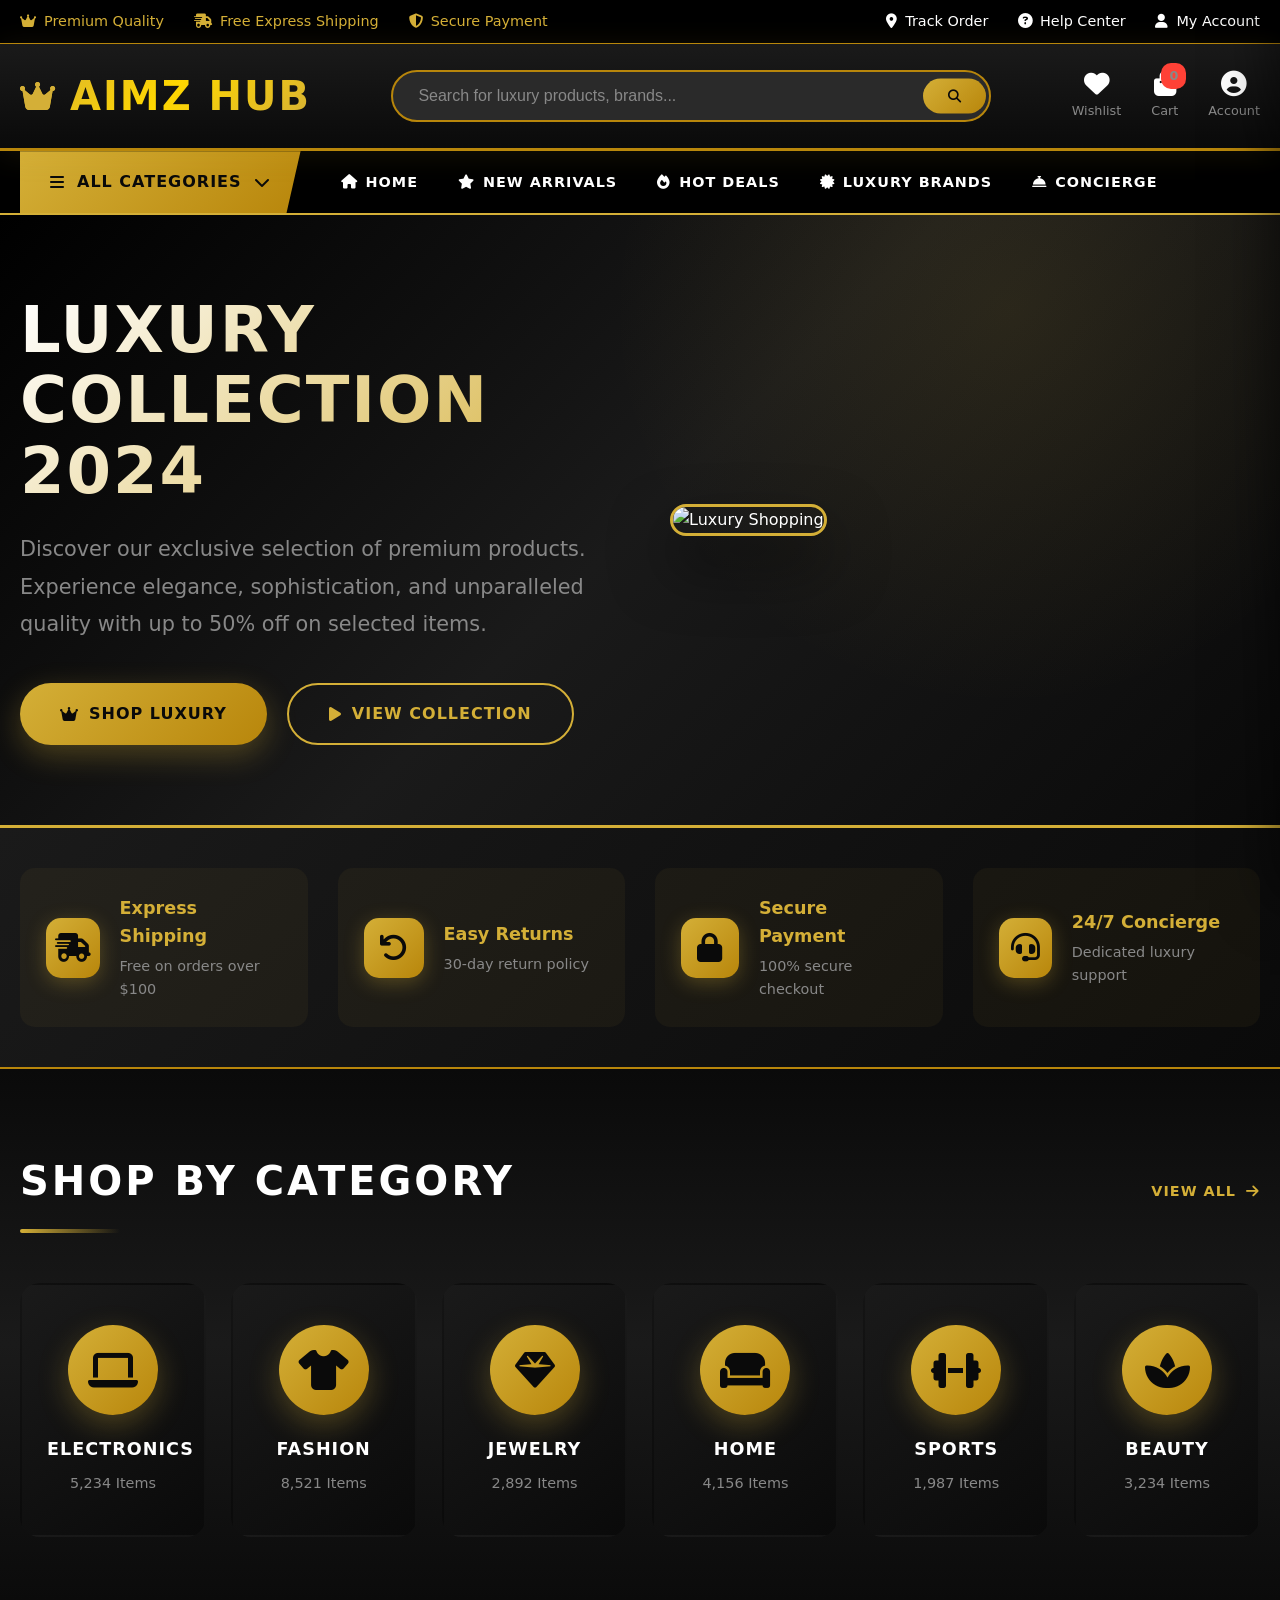
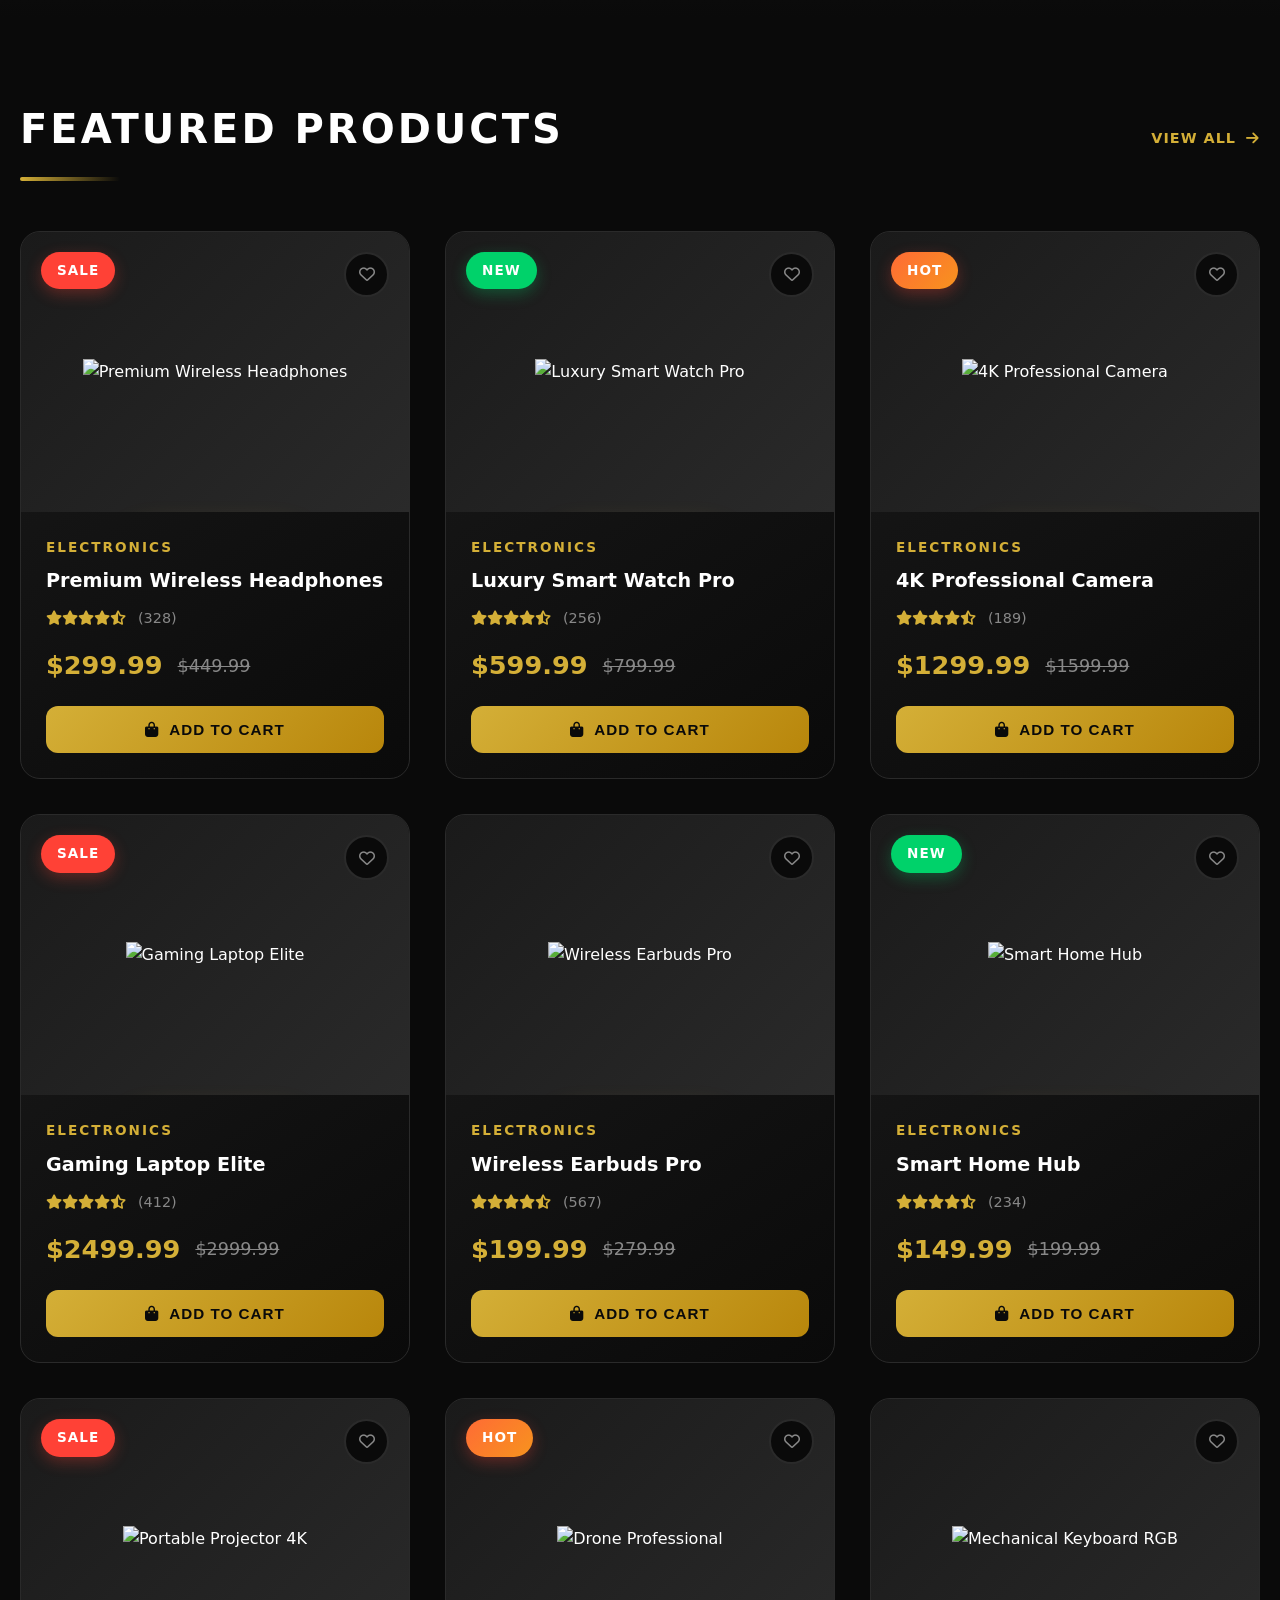
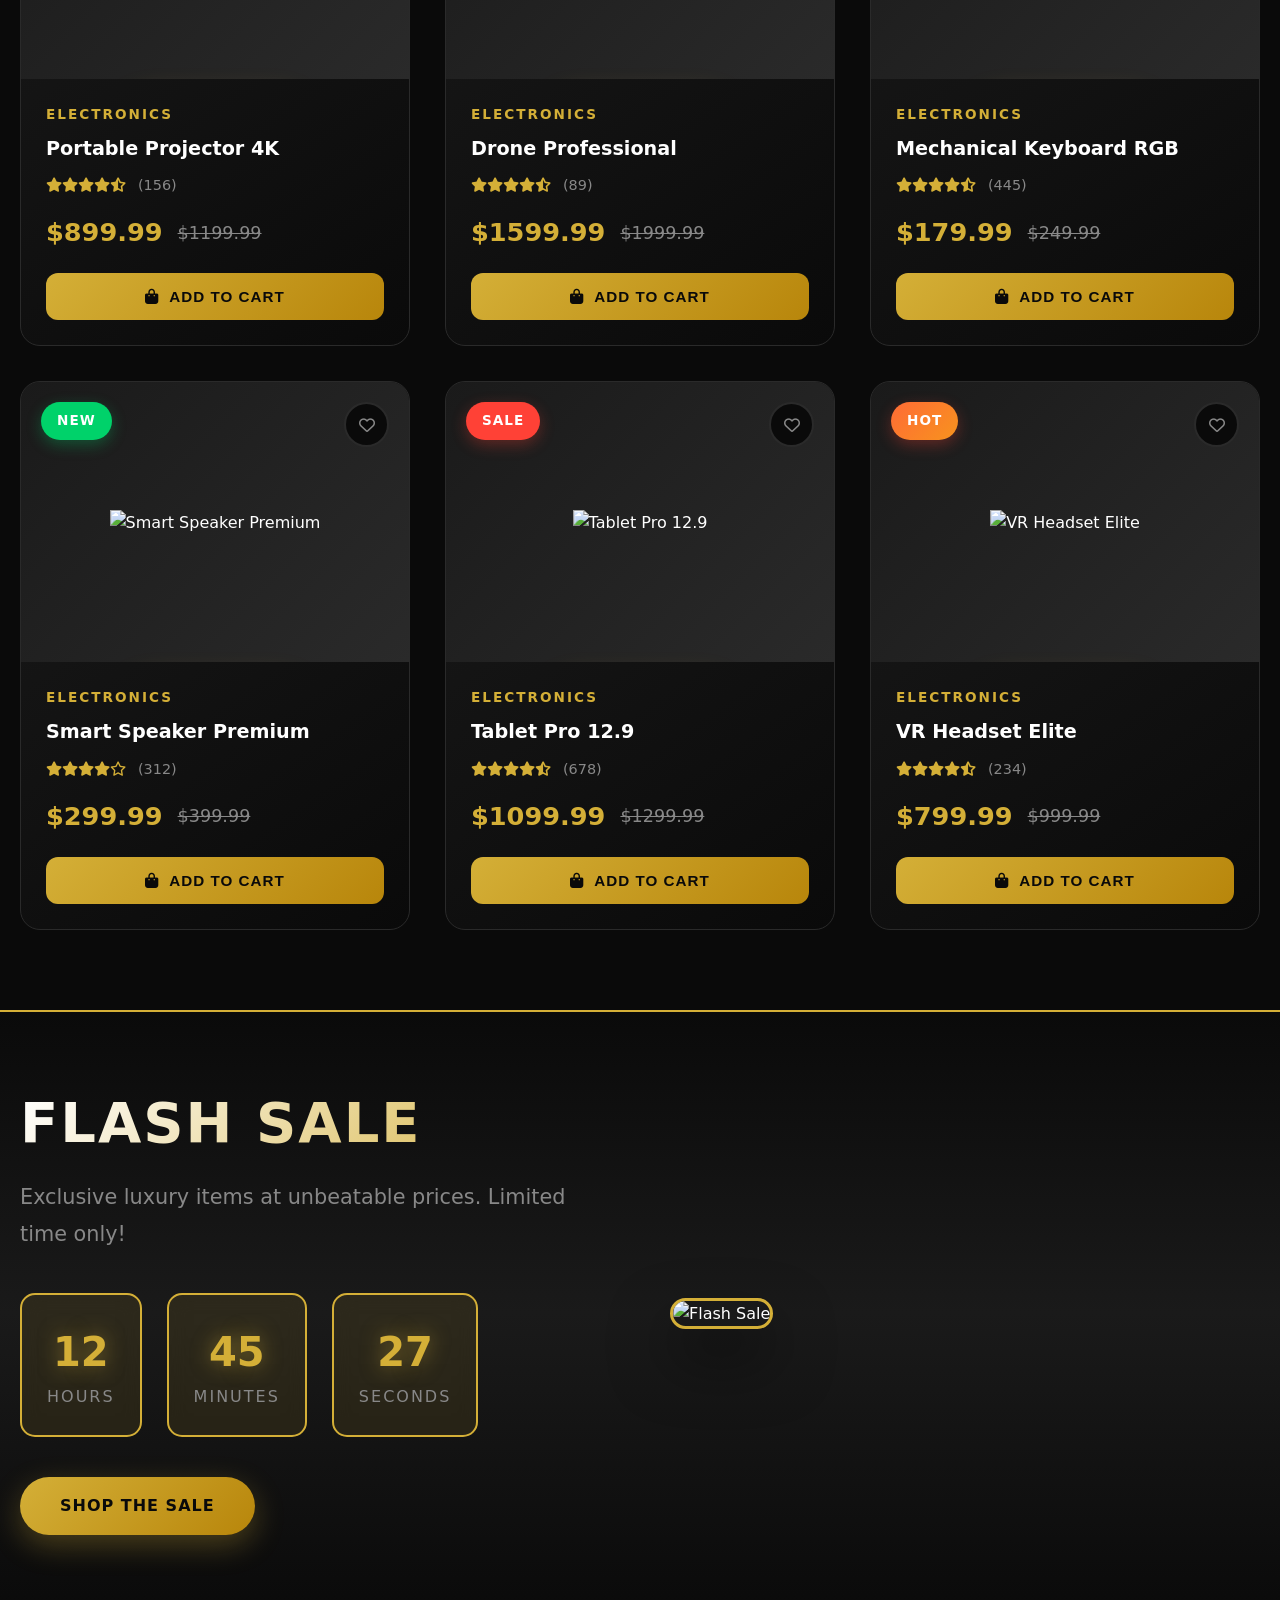
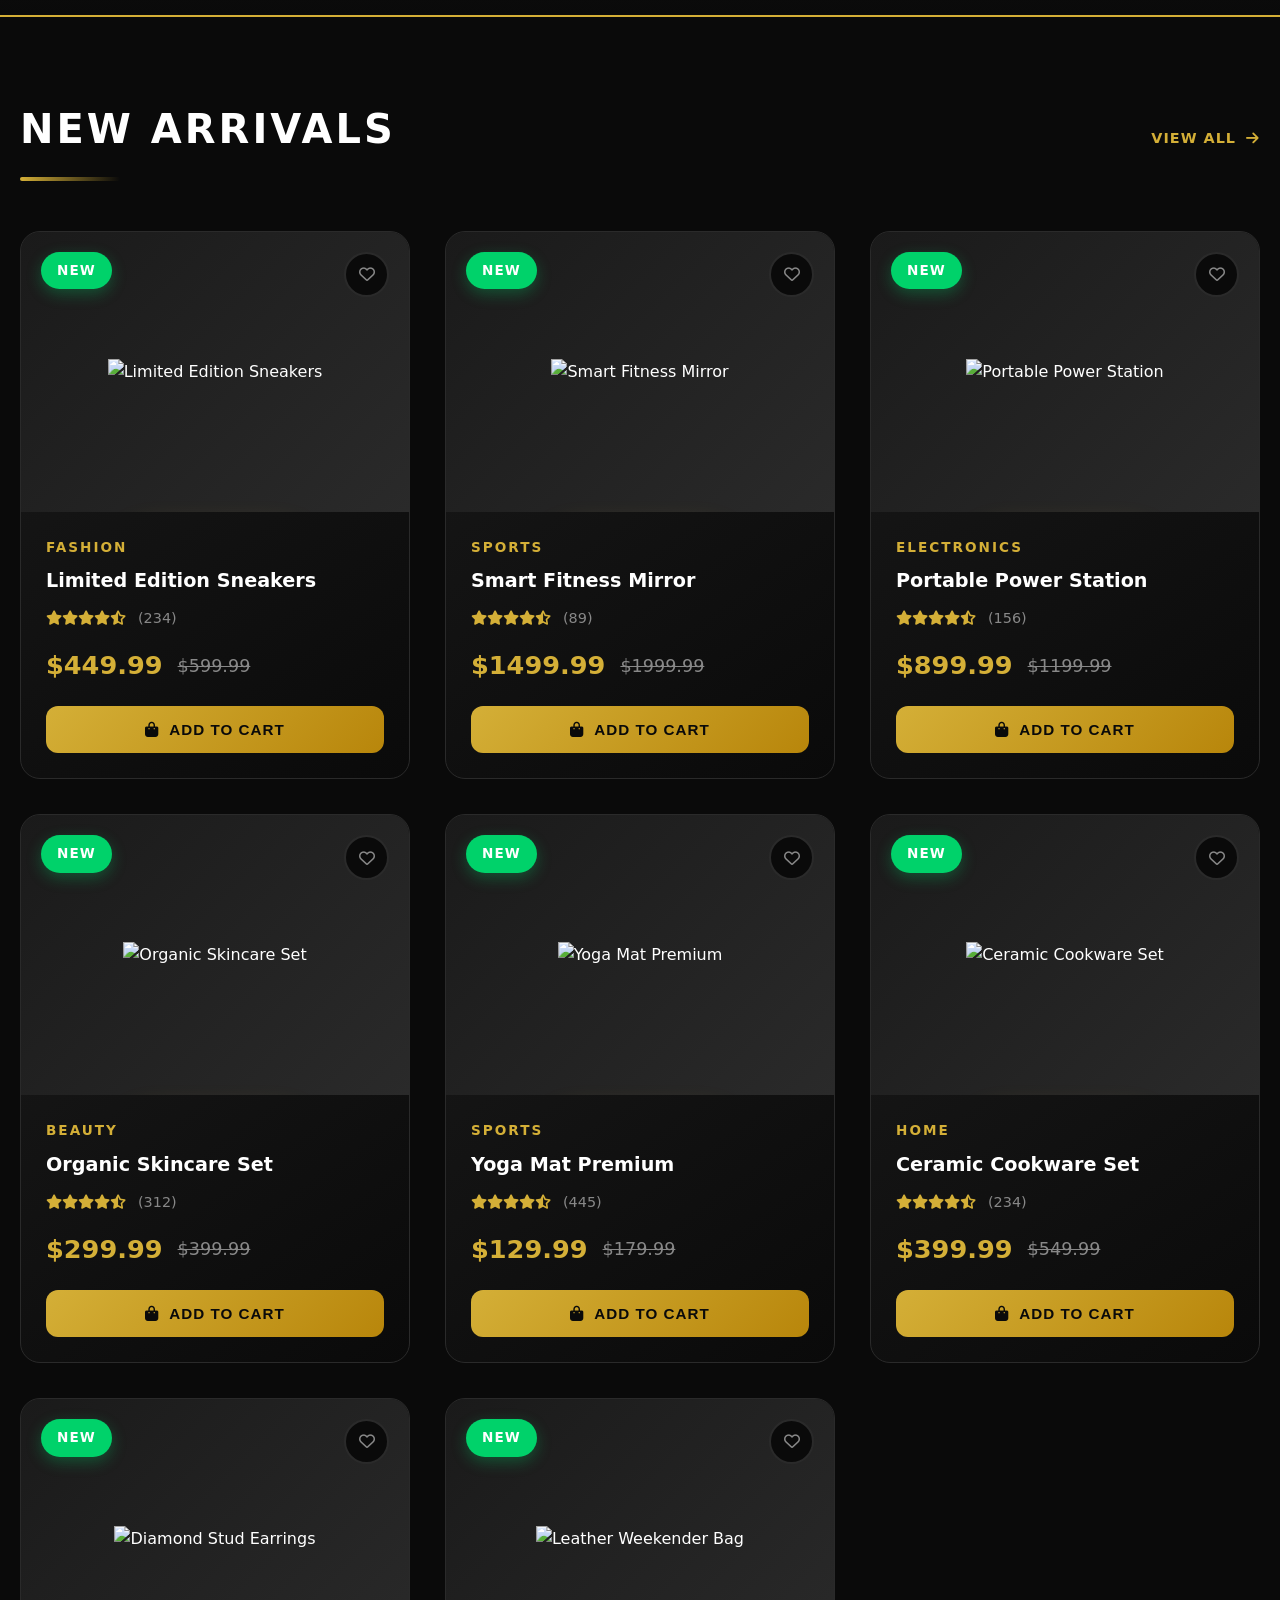
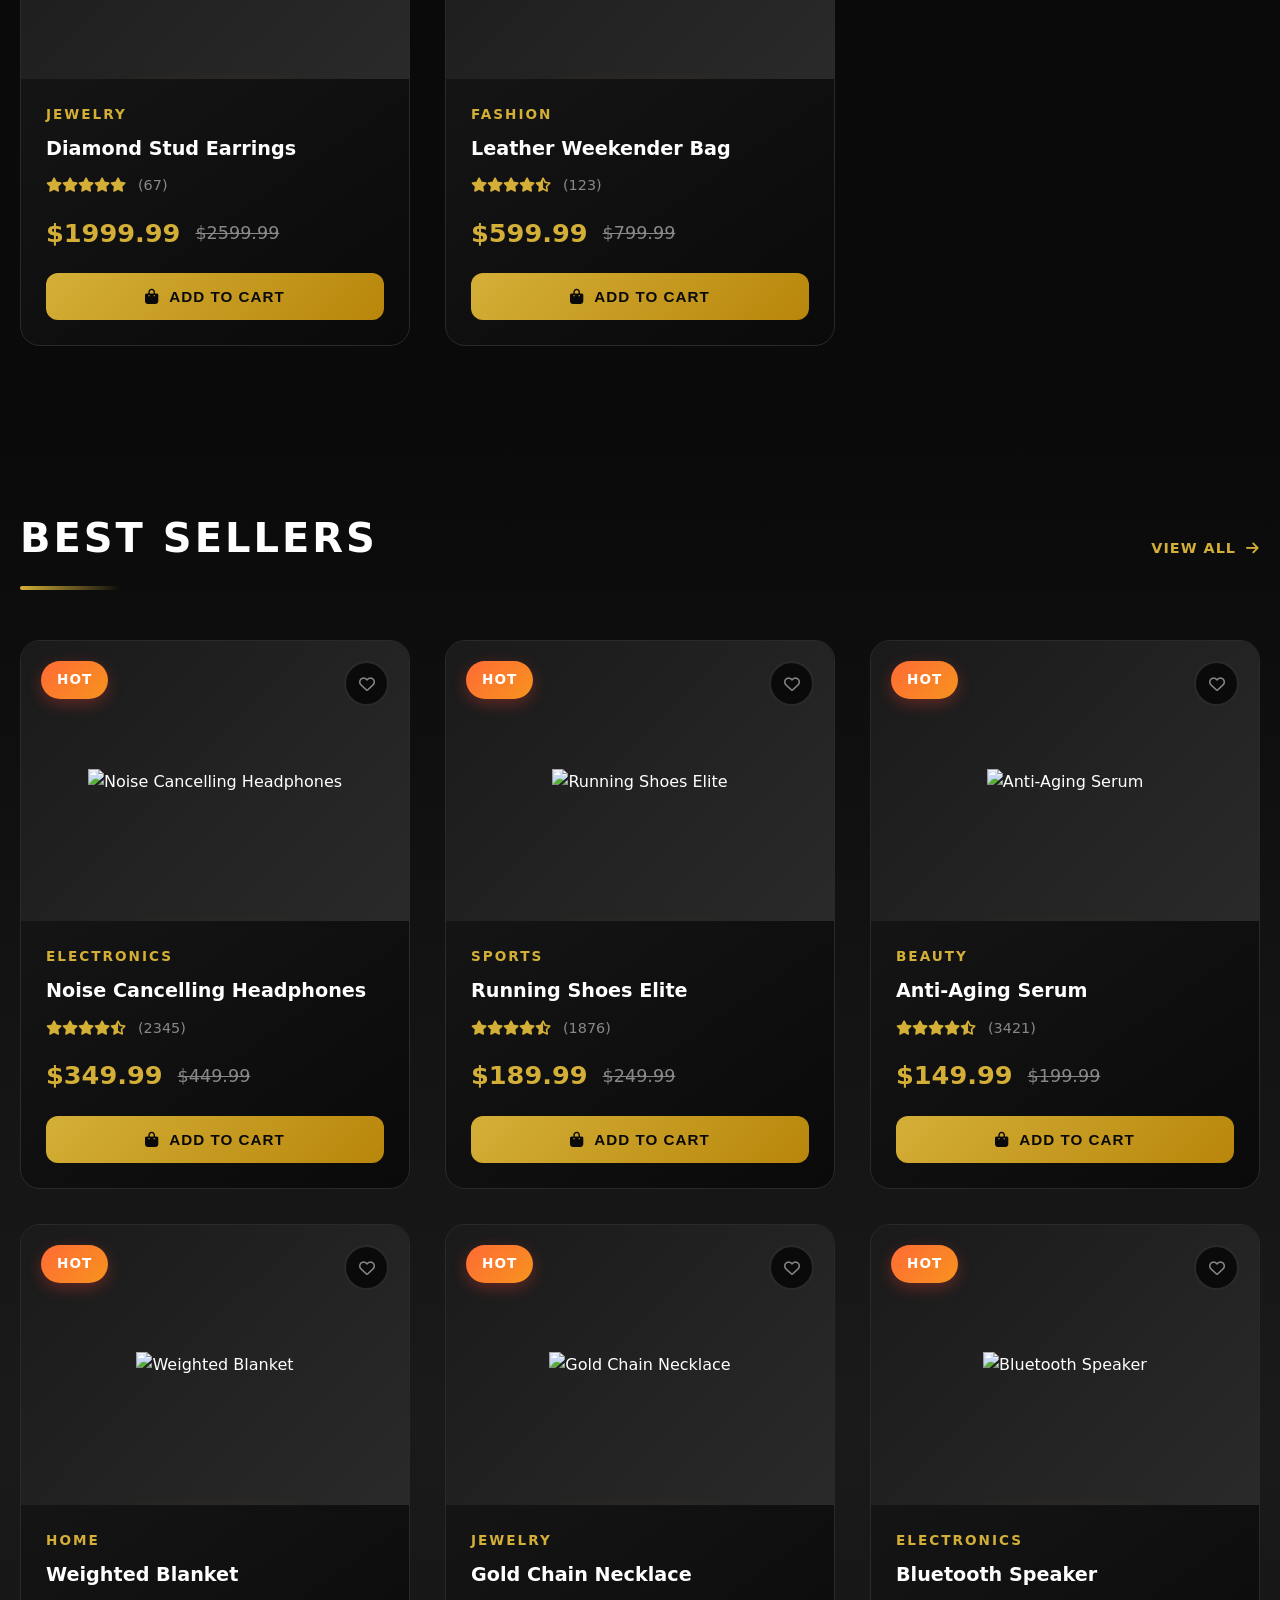
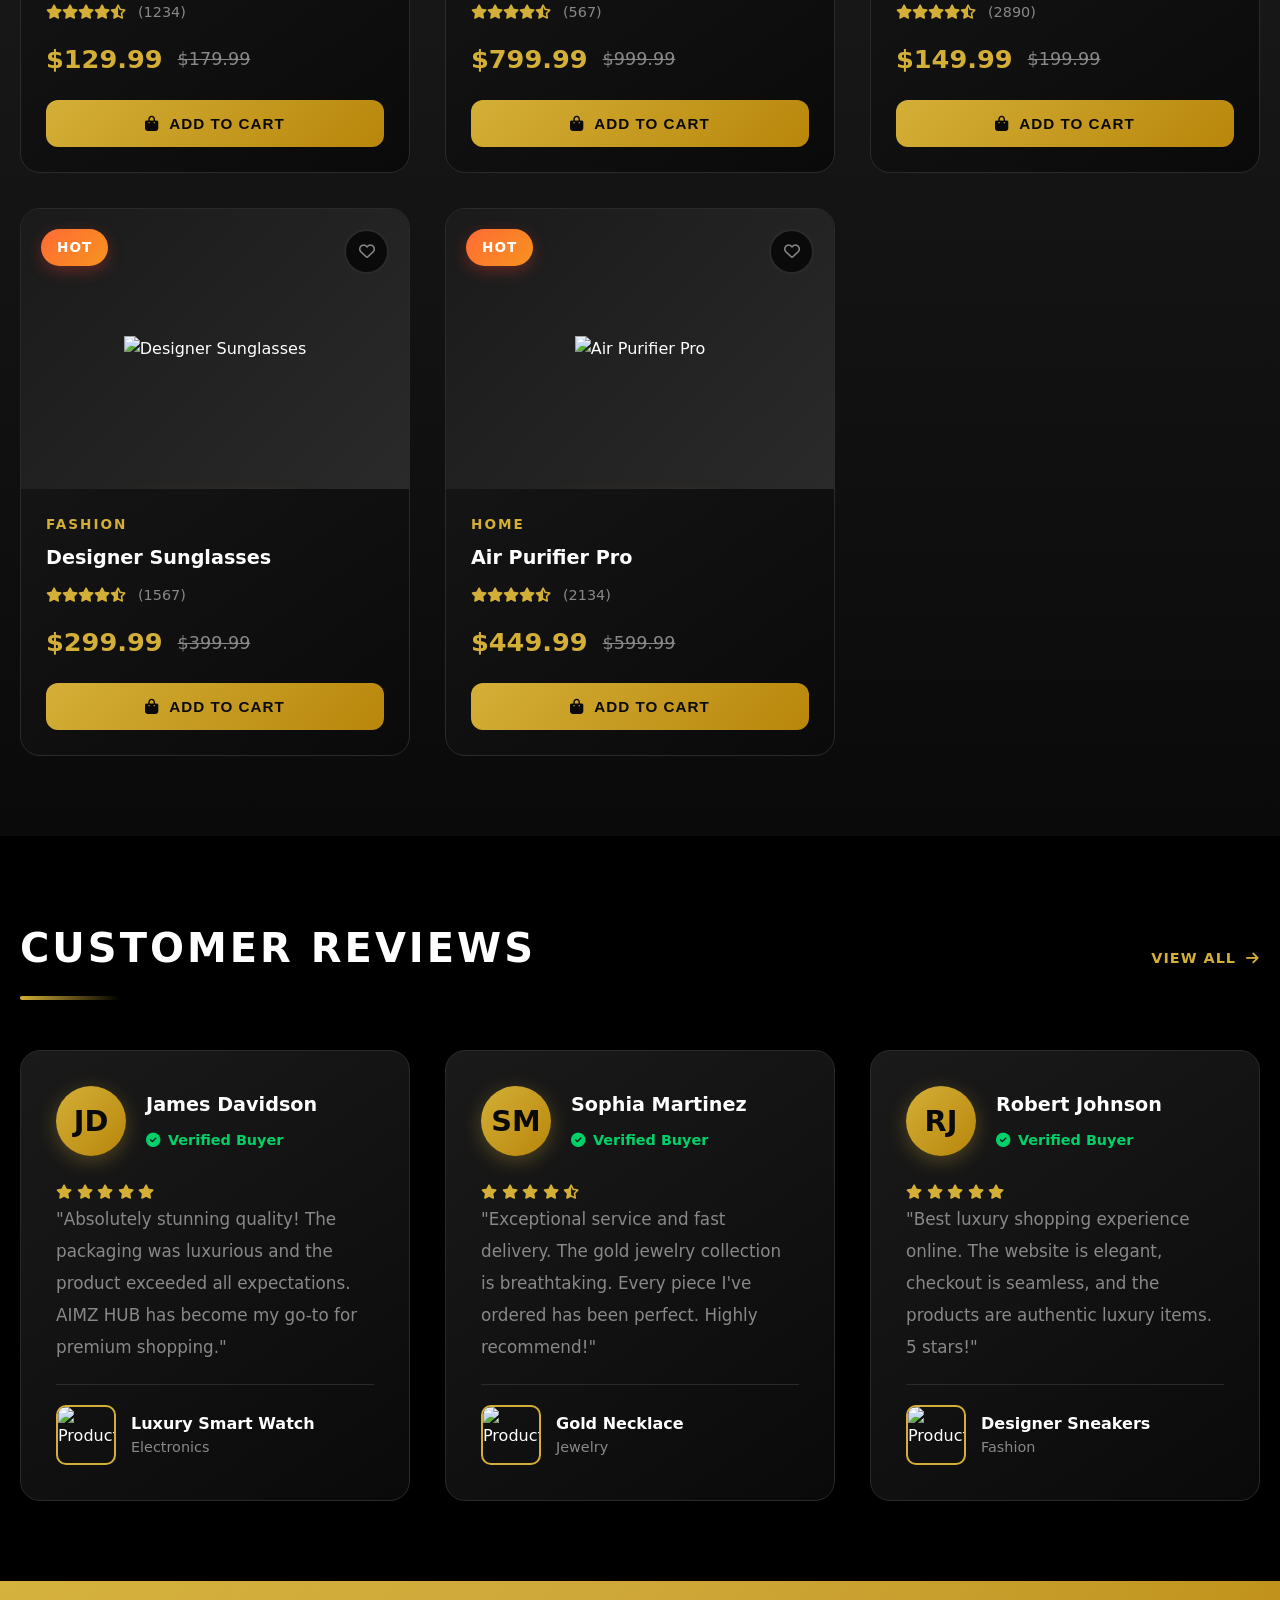
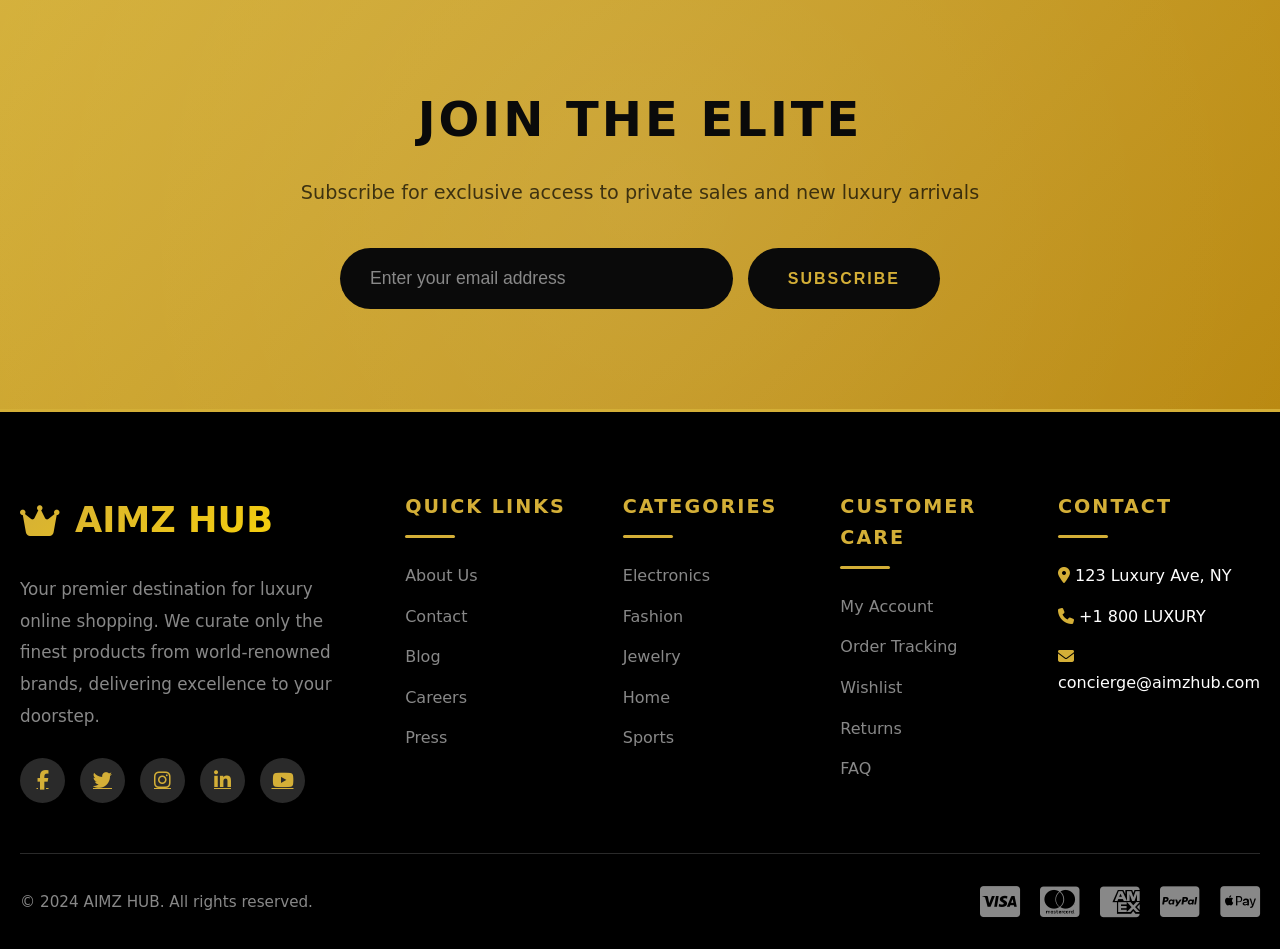
==== commit 161bce2c: "Bugs fixed" ====
--- a/index.html
+++ b/index.html
@@ -5,7 +5,7 @@
     <meta name="viewport" content="width=device-width, initial-scale=1.0">
     <title>AIMZ HUB - Premium Luxury Shopping</title>
     <link rel="stylesheet" href="https://cdnjs.cloudflare.com/ajax/libs/font-awesome/6.4.0/css/all.min.css">
-    <link rel="stylesheet" href="stye.css">   
+    <link rel="stylesheet" href="style.css">   
 <base target="_blank">
 </head>
 <body>
--- a/style.css
+++ b/style.css
@@ -0,0 +1,1677 @@
+
+        * {
+            margin: 0;
+            padding: 0;
+            box-sizing: border-box;
+        }
+
+        :root {
+            --primary: #D4AF37;
+            --primary-light: #F4D03F;
+            --primary-dark: #B8860B;
+            --secondary: #FFD700;
+            --dark: #0a0a0a;
+            --darker: #000000;
+            --light: #ffffff;
+            --gray: #888888;
+            --gray-dark: #2a2a2a;
+            --gray-light: #1a1a1a;
+            --success: #00D26A;
+            --danger: #FF4136;
+            --glass: rgba(212, 175, 55, 0.1);
+        }
+
+        body {
+            font-family: 'Segoe UI', system-ui, -apple-system, sans-serif;
+            background: var(--dark);
+            color: var(--light);
+            line-height: 1.6;
+            overflow-x: hidden;
+        }
+
+        /* Custom Scrollbar */
+        ::-webkit-scrollbar {
+            width: 10px;
+        }
+
+        ::-webkit-scrollbar-track {
+            background: var(--dark);
+        }
+
+        ::-webkit-scrollbar-thumb {
+            background: var(--primary);
+            border-radius: 5px;
+        }
+
+        ::-webkit-scrollbar-thumb:hover {
+            background: var(--primary-light);
+        }
+
+        /* Top Bar */
+        .top-bar {
+            background: var(--darker);
+            color: var(--primary);
+            padding: 10px 0;
+            font-size: 0.9rem;
+            border-bottom: 1px solid var(--primary-dark);
+        }
+
+        .container {
+            max-width: 1400px;
+            margin: 0 auto;
+            padding: 0 20px;
+        }
+
+        .top-bar-content {
+            display: flex;
+            justify-content: space-between;
+            align-items: center;
+        }
+
+        .top-bar-left {
+            display: flex;
+            gap: 30px;
+        }
+
+        .top-bar-left span {
+            display: flex;
+            align-items: center;
+            gap: 8px;
+        }
+
+        .top-bar-links a {
+            color: var(--light);
+            text-decoration: none;
+            margin-left: 25px;
+            transition: all 0.3s;
+            display: inline-flex;
+            align-items: center;
+            gap: 8px;
+        }
+
+        .top-bar-links a:hover {
+            color: var(--primary);
+            transform: translateY(-2px);
+        }
+
+        /* Main Header */
+        .main-header {
+            background: linear-gradient(180deg, var(--gray-light) 0%, var(--dark) 100%);
+            box-shadow: 0 4px 30px rgba(212, 175, 55, 0.1);
+            position: sticky;
+            top: 0;
+            z-index: 1000;
+            border-bottom: 2px solid var(--primary-dark);
+        }
+
+        .header-content {
+            display: flex;
+            align-items: center;
+            justify-content: space-between;
+            padding: 20px 0;
+        }
+
+        .logo {
+            font-size: 2.5rem;
+            font-weight: 800;
+            background: linear-gradient(135deg, var(--primary) 0%, var(--secondary) 50%, var(--primary) 100%);
+            -webkit-background-clip: text;
+            -webkit-text-fill-color: transparent;
+            background-clip: text;
+            text-decoration: none;
+            display: flex;
+            align-items: center;
+            gap: 12px;
+            text-transform: uppercase;
+            letter-spacing: 2px;
+        }
+
+        .logo i {
+            color: var(--primary);
+            font-size: 2rem;
+            -webkit-text-fill-color: var(--primary);
+        }
+
+        .search-bar {
+            flex: 1;
+            max-width: 600px;
+            margin: 0 40px;
+            position: relative;
+        }
+
+        .search-bar input {
+            width: 100%;
+            padding: 15px 50px 15px 25px;
+            background: var(--gray-dark);
+            border: 2px solid var(--primary-dark);
+            border-radius: 50px;
+            font-size: 1rem;
+            color: var(--light);
+            transition: all 0.3s;
+        }
+
+        .search-bar input:focus {
+            outline: none;
+            border-color: var(--primary);
+            box-shadow: 0 0 20px rgba(212, 175, 55, 0.3);
+        }
+
+        .search-bar input::placeholder {
+            color: var(--gray);
+        }
+
+        .search-btn {
+            position: absolute;
+            right: 5px;
+            top: 50%;
+            transform: translateY(-50%);
+            background: linear-gradient(135deg, var(--primary) 0%, var(--primary-dark) 100%);
+            color: var(--dark);
+            border: none;
+            padding: 10px 25px;
+            border-radius: 25px;
+            cursor: pointer;
+            transition: all 0.3s;
+            font-weight: 600;
+        }
+
+        .search-btn:hover {
+            transform: translateY(-50%) scale(1.05);
+            box-shadow: 0 5px 20px rgba(212, 175, 55, 0.4);
+        }
+
+        .header-actions {
+            display: flex;
+            gap: 30px;
+            align-items: center;
+        }
+
+        .action-btn {
+            position: relative;
+            cursor: pointer;
+            text-align: center;
+            transition: all 0.3s;
+            color: var(--light);
+        }
+
+        .action-btn:hover {
+            transform: translateY(-3px);
+            color: var(--primary);
+        }
+
+        .action-btn i {
+            font-size: 1.6rem;
+            margin-bottom: 5px;
+            display: block;
+        }
+
+        .action-btn span {
+            display: block;
+            font-size: 0.8rem;
+            color: var(--gray);
+            transition: color 0.3s;
+        }
+
+        .action-btn:hover span {
+            color: var(--primary);
+        }
+
+        .badge {
+            position: absolute;
+            top: -8px;
+            right: -8px;
+            background: var(--danger);
+            color: white;
+            font-size: 0.75rem;
+            padding: 3px 8px;
+            border-radius: 10px;
+            font-weight: bold;
+            animation: pulse 2s infinite;
+        }
+
+        @keyframes pulse {
+            0%, 100% { transform: scale(1); }
+            50% { transform: scale(1.1); }
+        }
+
+        /* Navigation */
+        .main-nav {
+            background: var(--darker);
+            border-top: 1px solid var(--primary-dark);
+            border-bottom: 2px solid var(--primary);
+        }
+
+        .nav-content {
+            display: flex;
+            align-items: center;
+            gap: 40px;
+        }
+
+        .categories-dropdown {
+            position: relative;
+            background: linear-gradient(135deg, var(--primary) 0%, var(--primary-dark) 100%);
+            color: var(--dark);
+            padding: 18px 30px;
+            cursor: pointer;
+            display: flex;
+            align-items: center;
+            gap: 12px;
+            font-weight: 700;
+            text-transform: uppercase;
+            letter-spacing: 1px;
+            clip-path: polygon(0 0, 100% 0, 95% 100%, 0% 100%);
+        }
+
+        .categories-menu {
+            position: absolute;
+            top: 100%;
+            left: 0;
+            background: var(--gray-light);
+            width: 280px;
+            box-shadow: 0 20px 50px rgba(0,0,0,0.5);
+            display: none;
+            border: 2px solid var(--primary);
+            border-top: none;
+            z-index: 100;
+        }
+
+        .categories-dropdown:hover .categories-menu {
+            display: block;
+            animation: slideDown 0.3s ease;
+        }
+
+        @keyframes slideDown {
+            from { opacity: 0; transform: translateY(-10px); }
+            to { opacity: 1; transform: translateY(0); }
+        }
+
+        .category-item {
+            padding: 15px 25px;
+            color: var(--light);
+            border-bottom: 1px solid var(--gray-dark);
+            transition: all 0.3s;
+            display: flex;
+            align-items: center;
+            gap: 15px;
+            font-weight: 500;
+        }
+
+        .category-item:hover {
+            background: var(--primary);
+            color: var(--dark);
+            padding-left: 35px;
+        }
+
+        .category-item i {
+            color: var(--primary);
+            transition: color 0.3s;
+        }
+
+        .category-item:hover i {
+            color: var(--dark);
+        }
+
+        .nav-links {
+            display: flex;
+            gap: 40px;
+            list-style: none;
+        }
+
+        .nav-links a {
+            color: var(--light);
+            text-decoration: none;
+            font-weight: 600;
+            transition: all 0.3s;
+            display: flex;
+            align-items: center;
+            gap: 8px;
+            text-transform: uppercase;
+            font-size: 0.9rem;
+            letter-spacing: 1px;
+            position: relative;
+        }
+
+        .nav-links a::after {
+            content: '';
+            position: absolute;
+            bottom: -5px;
+            left: 0;
+            width: 0;
+            height: 2px;
+            background: var(--primary);
+            transition: width 0.3s;
+        }
+
+        .nav-links a:hover {
+            color: var(--primary);
+        }
+
+        .nav-links a:hover::after {
+            width: 100%;
+        }
+
+        /* Hero Section */
+        .hero {
+            background: linear-gradient(135deg, var(--darker) 0%, #1a1a1a 50%, var(--dark) 100%);
+            padding: 80px 0;
+            position: relative;
+            overflow: hidden;
+            border-bottom: 3px solid var(--primary);
+        }
+
+        .hero::before {
+            content: '';
+            position: absolute;
+            top: -50%;
+            right: -10%;
+            width: 800px;
+            height: 800px;
+            background: radial-gradient(circle, rgba(212, 175, 55, 0.1) 0%, transparent 70%);
+            animation: rotate 20s linear infinite;
+        }
+
+        @keyframes rotate {
+            from { transform: rotate(0deg); }
+            to { transform: rotate(360deg); }
+        }
+
+        .hero-content {
+            display: grid;
+            grid-template-columns: 1fr 1fr;
+            gap: 60px;
+            align-items: center;
+            position: relative;
+            z-index: 1;
+        }
+
+        .hero-text h1 {
+            font-size: 4rem;
+            margin-bottom: 25px;
+            line-height: 1.1;
+            background: linear-gradient(135deg, var(--light) 0%, var(--primary) 100%);
+            -webkit-background-clip: text;
+            -webkit-text-fill-color: transparent;
+            background-clip: text;
+            text-transform: uppercase;
+            letter-spacing: 2px;
+        }
+
+        .hero-text p {
+            font-size: 1.3rem;
+            margin-bottom: 40px;
+            color: var(--gray);
+            line-height: 1.8;
+        }
+
+        .hero-buttons {
+            display: flex;
+            gap: 20px;
+        }
+
+        .btn {
+            padding: 16px 40px;
+            border-radius: 50px;
+            text-decoration: none;
+            font-weight: 700;
+            transition: all 0.3s;
+            display: inline-flex;
+            align-items: center;
+            gap: 10px;
+            border: none;
+            cursor: pointer;
+            font-size: 1rem;
+            text-transform: uppercase;
+            letter-spacing: 1px;
+            position: relative;
+            overflow: hidden;
+        }
+
+        .btn::before {
+            content: '';
+            position: absolute;
+            top: 0;
+            left: -100%;
+            width: 100%;
+            height: 100%;
+            background: linear-gradient(90deg, transparent, rgba(255,255,255,0.4), transparent);
+            transition: left 0.5s;
+        }
+
+        .btn:hover::before {
+            left: 100%;
+        }
+
+        .btn-primary {
+            background: linear-gradient(135deg, var(--primary) 0%, var(--primary-dark) 100%);
+            color: var(--dark);
+            box-shadow: 0 10px 30px rgba(212, 175, 55, 0.3);
+        }
+
+        .btn-primary:hover {
+            transform: translateY(-3px);
+            box-shadow: 0 15px 40px rgba(212, 175, 55, 0.5);
+        }
+
+        .btn-secondary {
+            background: transparent;
+            color: var(--primary);
+            border: 2px solid var(--primary);
+        }
+
+        .btn-secondary:hover {
+            background: var(--primary);
+            color: var(--dark);
+            transform: translateY(-3px);
+        }
+
+        .hero-image {
+            position: relative;
+        }
+
+        .hero-image img {
+            width: 100%;
+            border-radius: 20px;
+            box-shadow: 0 30px 60px rgba(0,0,0,0.5);
+            border: 3px solid var(--primary);
+            animation: float 4s ease-in-out infinite;
+        }
+
+        @keyframes float {
+            0%, 100% { transform: translateY(0px); }
+            50% { transform: translateY(-20px); }
+        }
+
+        /* Features Bar */
+        .features-bar {
+            background: linear-gradient(135deg, var(--gray-light) 0%, var(--dark) 100%);
+            padding: 40px 0;
+            border-bottom: 2px solid var(--primary-dark);
+        }
+
+        .features-grid {
+            display: grid;
+            grid-template-columns: repeat(4, 1fr);
+            gap: 30px;
+        }
+
+        .feature-item {
+            display: flex;
+            align-items: center;
+            gap: 20px;
+            padding: 25px;
+            border-radius: 15px;
+            transition: all 0.3s;
+            background: rgba(212, 175, 55, 0.05);
+            border: 1px solid transparent;
+        }
+
+        .feature-item:hover {
+            border-color: var(--primary);
+            transform: translateY(-5px);
+            background: rgba(212, 175, 55, 0.1);
+            box-shadow: 0 10px 30px rgba(212, 175, 55, 0.1);
+        }
+
+        .feature-icon {
+            width: 60px;
+            height: 60px;
+            background: linear-gradient(135deg, var(--primary) 0%, var(--primary-dark) 100%);
+            border-radius: 15px;
+            display: flex;
+            align-items: center;
+            justify-content: center;
+            color: var(--dark);
+            font-size: 1.8rem;
+            box-shadow: 0 5px 20px rgba(212, 175, 55, 0.3);
+        }
+
+        .feature-text h4 {
+            font-size: 1.1rem;
+            margin-bottom: 5px;
+            color: var(--primary);
+        }
+
+        .feature-text p {
+            font-size: 0.9rem;
+            color: var(--gray);
+        }
+
+        /* Section Styles */
+        .section {
+            padding: 80px 0;
+            background: var(--dark);
+        }
+
+        .section:nth-child(even) {
+            background: linear-gradient(180deg, var(--dark) 0%, var(--gray-light) 50%, var(--dark) 100%);
+        }
+
+        .section-header {
+            display: flex;
+            justify-content: space-between;
+            align-items: center;
+            margin-bottom: 50px;
+        }
+
+        .section-title {
+            font-size: 2.5rem;
+            color: var(--light);
+            position: relative;
+            padding-bottom: 20px;
+            text-transform: uppercase;
+            letter-spacing: 3px;
+        }
+
+        .section-title::after {
+            content: '';
+            position: absolute;
+            bottom: 0;
+            left: 0;
+            width: 100px;
+            height: 4px;
+            background: linear-gradient(90deg, var(--primary) 0%, transparent 100%);
+            border-radius: 2px;
+        }
+
+        .view-all {
+            color: var(--primary);
+            text-decoration: none;
+            font-weight: 700;
+            display: flex;
+            align-items: center;
+            gap: 10px;
+            transition: all 0.3s;
+            text-transform: uppercase;
+            font-size: 0.9rem;
+            letter-spacing: 1px;
+        }
+
+        .view-all:hover {
+            gap: 15px;
+            color: var(--primary-light);
+            text-shadow: 0 0 10px rgba(212, 175, 55, 0.5);
+        }
+
+        /* Product Grid */
+        .products-grid {
+            display: grid;
+            grid-template-columns: repeat(auto-fill, minmax(300px, 1fr));
+            gap: 35px;
+        }
+
+        .product-card {
+            background: linear-gradient(145deg, var(--gray-light) 0%, var(--dark) 100%);
+            border-radius: 20px;
+            overflow: hidden;
+            transition: all 0.4s;
+            position: relative;
+            border: 1px solid var(--gray-dark);
+        }
+
+        .product-card:hover {
+            transform: translateY(-15px);
+            border-color: var(--primary);
+            box-shadow: 0 25px 50px rgba(212, 175, 55, 0.15);
+        }
+
+        .product-badge {
+            position: absolute;
+            top: 20px;
+            left: 20px;
+            background: var(--danger);
+            color: white;
+            padding: 8px 16px;
+            border-radius: 25px;
+            font-size: 0.85rem;
+            font-weight: 700;
+            z-index: 2;
+            text-transform: uppercase;
+            letter-spacing: 1px;
+            box-shadow: 0 5px 15px rgba(255, 65, 54, 0.3);
+        }
+
+        .product-badge.new {
+            background: var(--success);
+            box-shadow: 0 5px 15px rgba(0, 210, 106, 0.3);
+        }
+
+        .product-badge.hot {
+            background: linear-gradient(135deg, #FF6B35 0%, #F7931E 100%);
+        }
+
+        .product-wishlist {
+            position: absolute;
+            top: 20px;
+            right: 20px;
+            width: 45px;
+            height: 45px;
+            background: var(--dark);
+            border-radius: 50%;
+            display: flex;
+            align-items: center;
+            justify-content: center;
+            cursor: pointer;
+            border: 2px solid var(--gray-dark);
+            transition: all 0.3s;
+            z-index: 2;
+            color: var(--gray);
+        }
+
+        .product-wishlist:hover {
+            border-color: var(--danger);
+            color: var(--danger);
+            transform: scale(1.1);
+        }
+
+        .product-wishlist.active {
+            background: var(--danger);
+            border-color: var(--danger);
+            color: white;
+        }
+
+        .product-image {
+            height: 280px;
+            background: linear-gradient(135deg, #1a1a1a 0%, #2a2a2a 100%);
+            display: flex;
+            align-items: center;
+            justify-content: center;
+            position: relative;
+            overflow: hidden;
+        }
+
+        .product-image img {
+            max-width: 85%;
+            max-height: 85%;
+            object-fit: contain;
+            transition: all 0.5s;
+        }
+
+        .product-card:hover .product-image img {
+            transform: scale(1.15);
+        }
+
+        .product-quick-view {
+            position: absolute;
+            bottom: -60px;
+            left: 50%;
+            transform: translateX(-50%);
+            background: linear-gradient(135deg, var(--primary) 0%, var(--primary-dark) 100%);
+            color: var(--dark);
+            padding: 12px 30px;
+            border-radius: 30px;
+            cursor: pointer;
+            transition: all 0.3s;
+            white-space: nowrap;
+            font-weight: 700;
+            text-transform: uppercase;
+            letter-spacing: 1px;
+            box-shadow: 0 10px 30px rgba(212, 175, 55, 0.3);
+        }
+
+        .product-card:hover .product-quick-view {
+            bottom: 25px;
+        }
+
+        .product-info {
+            padding: 25px;
+        }
+
+        .product-category {
+            color: var(--primary);
+            font-size: 0.85rem;
+            font-weight: 700;
+            text-transform: uppercase;
+            letter-spacing: 2px;
+            margin-bottom: 10px;
+        }
+
+        .product-name {
+            font-size: 1.2rem;
+            font-weight: 600;
+            margin-bottom: 12px;
+            color: var(--light);
+            display: -webkit-box;
+            -webkit-line-clamp: 2;
+            -webkit-box-orient: vertical;
+            overflow: hidden;
+            line-height: 1.4;
+        }
+
+        .product-rating {
+            display: flex;
+            align-items: center;
+            gap: 12px;
+            margin-bottom: 15px;
+        }
+
+        .stars {
+            color: var(--primary);
+            font-size: 0.9rem;
+        }
+
+        .rating-count {
+            color: var(--gray);
+            font-size: 0.9rem;
+        }
+
+        .product-price {
+            display: flex;
+            align-items: center;
+            gap: 15px;
+            margin-bottom: 20px;
+        }
+
+        .current-price {
+            font-size: 1.6rem;
+            font-weight: 700;
+            color: var(--primary);
+        }
+
+        .original-price {
+            font-size: 1.1rem;
+            color: var(--gray);
+            text-decoration: line-through;
+        }
+
+        .add-to-cart {
+            width: 100%;
+            padding: 15px;
+            background: linear-gradient(135deg, var(--primary) 0%, var(--primary-dark) 100%);
+            color: var(--dark);
+            border: none;
+            border-radius: 12px;
+            font-weight: 700;
+            cursor: pointer;
+            transition: all 0.3s;
+            display: flex;
+            align-items: center;
+            justify-content: center;
+            gap: 10px;
+            text-transform: uppercase;
+            letter-spacing: 1px;
+            font-size: 0.95rem;
+        }
+
+        .add-to-cart:hover {
+            transform: scale(1.02);
+            box-shadow: 0 10px 30px rgba(212, 175, 55, 0.4);
+        }
+
+        /* Categories Section */
+        .categories-section {
+            background: linear-gradient(135deg, var(--darker) 0%, var(--gray-light) 100%);
+        }
+
+        .categories-grid {
+            display: grid;
+            grid-template-columns: repeat(6, 1fr);
+            gap: 25px;
+        }
+
+        .category-card {
+            text-align: center;
+            padding: 40px 25px;
+            border-radius: 20px;
+            background: linear-gradient(145deg, var(--gray-light) 0%, var(--dark) 100%);
+            transition: all 0.4s;
+            cursor: pointer;
+            border: 2px solid transparent;
+            position: relative;
+            overflow: hidden;
+        }
+
+        .category-card::before {
+            content: '';
+            position: absolute;
+            top: 0;
+            left: -100%;
+            width: 100%;
+            height: 100%;
+            background: linear-gradient(90deg, transparent, rgba(212, 175, 55, 0.2), transparent);
+            transition: left 0.5s;
+        }
+
+        .category-card:hover::before {
+            left: 100%;
+        }
+
+        .category-card:hover {
+            border-color: var(--primary);
+            transform: translateY(-10px);
+            box-shadow: 0 20px 40px rgba(212, 175, 55, 0.2);
+        }
+
+        .category-icon {
+            width: 90px;
+            height: 90px;
+            background: linear-gradient(135deg, var(--primary) 0%, var(--primary-dark) 100%);
+            border-radius: 50%;
+            display: flex;
+            align-items: center;
+            justify-content: center;
+            margin: 0 auto 20px;
+            font-size: 2.5rem;
+            color: var(--dark);
+            box-shadow: 0 10px 30px rgba(212, 175, 55, 0.3);
+            transition: all 0.3s;
+        }
+
+        .category-card:hover .category-icon {
+            transform: rotateY(360deg);
+        }
+
+        .category-card h3 {
+            font-size: 1.1rem;
+            margin-bottom: 8px;
+            color: var(--light);
+            text-transform: uppercase;
+            letter-spacing: 1px;
+        }
+
+        .category-card p {
+            font-size: 0.9rem;
+            color: var(--gray);
+        }
+
+        /* Deals Section */
+        .deals-section {
+            background: linear-gradient(135deg, var(--darker) 0%, #1a1a1a 100%);
+            position: relative;
+            overflow: hidden;
+            border-top: 2px solid var(--primary);
+            border-bottom: 2px solid var(--primary);
+        }
+
+        .deals-section::before {
+            content: '';
+            position: absolute;
+            top: 0;
+            left: 0;
+            right: 0;
+            bottom: 0;
+            background: url('data:image/svg+xml,<svg width="60" height="60" viewBox="0 0 60 60" xmlns="http://www.w3.org/2000/svg"><g fill="none" fill-rule="evenodd"><g fill="%23D4AF37" fill-opacity="0.03"><path d="M36 34v-4h-2v4h-4v2h4v4h2v-4h4v-2h-4zm0-30V0h-2v4h-4v2h4v4h2V6h4V4h-4zM6 34v-4H4v4H0v2h4v4h2v-4h4v-2H6zM6 4V0H4v4H0v2h4v4h2V6h4V4H6z"/></g></svg>');
+        }
+
+        .countdown {
+            display: flex;
+            gap: 25px;
+            margin-top: 40px;
+        }
+
+        .countdown-item {
+            background: rgba(212, 175, 55, 0.1);
+            border: 2px solid var(--primary);
+            padding: 25px;
+            border-radius: 15px;
+            text-align: center;
+            min-width: 100px;
+            backdrop-filter: blur(10px);
+        }
+
+        .countdown-item .number {
+            font-size: 2.5rem;
+            font-weight: 700;
+            display: block;
+            color: var(--primary);
+            text-shadow: 0 0 20px rgba(212, 175, 55, 0.5);
+        }
+
+        .countdown-item .label {
+            font-size: 1rem;
+            color: var(--gray);
+            text-transform: uppercase;
+            letter-spacing: 2px;
+        }
+
+        /* Reviews Section */
+        .reviews-grid {
+            display: grid;
+            grid-template-columns: repeat(3, 1fr);
+            gap: 35px;
+        }
+
+        .review-card {
+            background: linear-gradient(145deg, var(--gray-light) 0%, var(--dark) 100%);
+            padding: 35px;
+            border-radius: 20px;
+            border: 1px solid var(--gray-dark);
+            transition: all 0.3s;
+        }
+
+        .review-card:hover {
+            border-color: var(--primary);
+            transform: translateY(-5px);
+            box-shadow: 0 20px 40px rgba(212, 175, 55, 0.1);
+        }
+
+        .review-header {
+            display: flex;
+            align-items: center;
+            gap: 20px;
+            margin-bottom: 25px;
+        }
+
+        .reviewer-avatar {
+            width: 70px;
+            height: 70px;
+            border-radius: 50%;
+            background: linear-gradient(135deg, var(--primary) 0%, var(--primary-dark) 100%);
+            display: flex;
+            align-items: center;
+            justify-content: center;
+            color: var(--dark);
+            font-size: 1.8rem;
+            font-weight: 700;
+            box-shadow: 0 5px 20px rgba(212, 175, 55, 0.3);
+        }
+
+        .reviewer-info h4 {
+            margin-bottom: 8px;
+            color: var(--light);
+            font-size: 1.2rem;
+        }
+
+        .reviewer-info .verified {
+            color: var(--success);
+            font-size: 0.9rem;
+            display: flex;
+            align-items: center;
+            gap: 8px;
+            font-weight: 600;
+        }
+
+        .review-content {
+            color: var(--gray);
+            line-height: 1.9;
+            margin-bottom: 20px;
+            font-size: 1.05rem;
+        }
+
+        .review-product {
+            display: flex;
+            align-items: center;
+            gap: 15px;
+            padding-top: 20px;
+            border-top: 1px solid var(--gray-dark);
+        }
+
+        .review-product img {
+            width: 60px;
+            height: 60px;
+            object-fit: cover;
+            border-radius: 10px;
+            border: 2px solid var(--primary);
+        }
+
+        /* Newsletter */
+        .newsletter {
+            background: linear-gradient(135deg, var(--primary) 0%, var(--primary-dark) 100%);
+            padding: 100px 0;
+            text-align: center;
+            position: relative;
+            overflow: hidden;
+        }
+
+        .newsletter::before {
+            content: '';
+            position: absolute;
+            top: -50%;
+            left: -50%;
+            width: 200%;
+            height: 200%;
+            background: radial-gradient(circle, rgba(255,255,255,0.1) 0%, transparent 70%);
+            animation: rotate 30s linear infinite;
+        }
+
+        .newsletter .container {
+            position: relative;
+            z-index: 1;
+        }
+
+        .newsletter h2 {
+            font-size: 3rem;
+            margin-bottom: 20px;
+            color: var(--dark);
+            text-transform: uppercase;
+            letter-spacing: 3px;
+        }
+
+        .newsletter p {
+            font-size: 1.2rem;
+            color: rgba(0,0,0,0.7);
+            margin-bottom: 40px;
+        }
+
+        .newsletter-form {
+            max-width: 600px;
+            margin: 0 auto;
+            display: flex;
+            gap: 15px;
+        }
+
+        .newsletter-form input {
+            flex: 1;
+            padding: 20px 30px;
+            border: none;
+            border-radius: 50px;
+            font-size: 1.1rem;
+            background: var(--dark);
+            color: var(--light);
+        }
+
+        .newsletter-form input::placeholder {
+            color: var(--gray);
+        }
+
+        .newsletter-form button {
+            padding: 20px 40px;
+            background: var(--dark);
+            color: var(--primary);
+            border: none;
+            border-radius: 50px;
+            font-weight: 700;
+            cursor: pointer;
+            transition: all 0.3s;
+            text-transform: uppercase;
+            letter-spacing: 2px;
+            font-size: 1rem;
+        }
+
+        .newsletter-form button:hover {
+            transform: scale(1.05);
+            box-shadow: 0 10px 30px rgba(0,0,0,0.3);
+        }
+
+        /* Footer */
+        .footer {
+            background: var(--darker);
+            color: var(--light);
+            padding: 80px 0 30px;
+            border-top: 3px solid var(--primary);
+        }
+
+        .footer-grid {
+            display: grid;
+            grid-template-columns: 2fr 1fr 1fr 1fr 1fr;
+            gap: 50px;
+            margin-bottom: 50px;
+        }
+
+        .footer-brand h3 {
+            font-size: 2.2rem;
+            margin-bottom: 25px;
+            display: flex;
+            align-items: center;
+            gap: 15px;
+            background: linear-gradient(135deg, var(--primary) 0%, var(--secondary) 100%);
+            -webkit-background-clip: text;
+            -webkit-text-fill-color: transparent;
+            background-clip: text;
+        }
+
+        .footer-brand p {
+            color: var(--gray);
+            line-height: 1.9;
+            margin-bottom: 25px;
+            font-size: 1.05rem;
+        }
+
+        .social-links {
+            display: flex;
+            gap: 15px;
+        }
+
+        .social-links a {
+            width: 45px;
+            height: 45px;
+            background: var(--gray-dark);
+            border-radius: 50%;
+            display: flex;
+            align-items: center;
+            justify-content: center;
+            color: var(--primary);
+            transition: all 0.3s;
+            font-size: 1.2rem;
+            border: 2px solid transparent;
+        }
+
+        .social-links a:hover {
+            background: var(--primary);
+            color: var(--dark);
+            transform: translateY(-5px);
+            border-color: var(--primary);
+            box-shadow: 0 10px 20px rgba(212, 175, 55, 0.3);
+        }
+
+        .footer-column h4 {
+            font-size: 1.2rem;
+            margin-bottom: 25px;
+            color: var(--primary);
+            text-transform: uppercase;
+            letter-spacing: 2px;
+            position: relative;
+            padding-bottom: 15px;
+        }
+
+        .footer-column h4::after {
+            content: '';
+            position: absolute;
+            bottom: 0;
+            left: 0;
+            width: 50px;
+            height: 3px;
+            background: var(--primary);
+            border-radius: 2px;
+        }
+
+        .footer-column ul {
+            list-style: none;
+        }
+
+        .footer-column li {
+            margin-bottom: 15px;
+        }
+
+        .footer-column a {
+            color: var(--gray);
+            text-decoration: none;
+            transition: all 0.3s;
+            display: flex;
+            align-items: center;
+            gap: 10px;
+        }
+
+        .footer-column a:hover {
+            color: var(--primary);
+            padding-left: 10px;
+        }
+
+        .footer-bottom {
+            border-top: 1px solid var(--gray-dark);
+            padding-top: 30px;
+            display: flex;
+            justify-content: space-between;
+            align-items: center;
+            color: var(--gray);
+            font-size: 0.95rem;
+        }
+
+        .payment-methods {
+            display: flex;
+            gap: 20px;
+            font-size: 2.2rem;
+            color: var(--gray);
+        }
+
+        .payment-methods i:hover {
+            color: var(--primary);
+            transition: color 0.3s;
+        }
+
+        /* Modal Styles */
+        .modal {
+            display: none;
+            position: fixed;
+            top: 0;
+            left: 0;
+            width: 100%;
+            height: 100%;
+            background: rgba(0,0,0,0.8);
+            z-index: 2000;
+            align-items: center;
+            justify-content: center;
+            backdrop-filter: blur(10px);
+        }
+
+        .modal.active {
+            display: flex;
+        }
+
+        .modal-content {
+            background: linear-gradient(145deg, var(--gray-light) 0%, var(--dark) 100%);
+            border-radius: 25px;
+            max-width: 1000px;
+            width: 90%;
+            max-height: 90vh;
+            overflow-y: auto;
+            position: relative;
+            animation: slideUp 0.4s;
+            border: 2px solid var(--primary);
+            box-shadow: 0 30px 60px rgba(0,0,0,0.5);
+        }
+
+        @keyframes slideUp {
+            from {
+                opacity: 0;
+                transform: translateY(50px);
+            }
+            to {
+                opacity: 1;
+                transform: translateY(0);
+            }
+        }
+
+        .modal-close {
+            position: absolute;
+            top: 25px;
+            right: 25px;
+            width: 45px;
+            height: 45px;
+            background: var(--gray-dark);
+            border: 2px solid var(--primary);
+            border-radius: 50%;
+            cursor: pointer;
+            font-size: 1.3rem;
+            color: var(--primary);
+            transition: all 0.3s;
+            z-index: 10;
+        }
+
+        .modal-close:hover {
+            background: var(--danger);
+            border-color: var(--danger);
+            color: white;
+            transform: rotate(90deg);
+        }
+
+        .product-detail {
+            display: grid;
+            grid-template-columns: 1fr 1fr;
+            gap: 50px;
+            padding: 50px;
+        }
+
+        .product-gallery {
+            background: linear-gradient(135deg, #1a1a1a 0%, #2a2a2a 100%);
+            border-radius: 20px;
+            padding: 50px;
+            display: flex;
+            align-items: center;
+            justify-content: center;
+            border: 2px solid var(--gray-dark);
+        }
+
+        .product-gallery img {
+            max-width: 100%;
+            max-height: 450px;
+            object-fit: contain;
+            filter: drop-shadow(0 20px 40px rgba(0,0,0,0.5));
+        }
+
+        .product-details h2 {
+            font-size: 2.2rem;
+            margin-bottom: 15px;
+            color: var(--light);
+            line-height: 1.3;
+        }
+
+        .product-details .price {
+            font-size: 2.5rem;
+            background: linear-gradient(135deg, var(--primary) 0%, var(--primary-light) 100%);
+            -webkit-background-clip: text;
+            -webkit-text-fill-color: transparent;
+            background-clip: text;
+            font-weight: 700;
+            margin: 25px 0;
+        }
+
+        .product-details .description {
+            color: var(--gray);
+            line-height: 2;
+            margin-bottom: 35px;
+            font-size: 1.1rem;
+        }
+
+        .quantity-selector {
+            display: flex;
+            align-items: center;
+            gap: 20px;
+            margin-bottom: 30px;
+        }
+
+        .quantity-btn {
+            width: 45px;
+            height: 45px;
+            border: 2px solid var(--primary);
+            background: transparent;
+            color: var(--primary);
+            border-radius: 12px;
+            cursor: pointer;
+            font-size: 1.3rem;
+            transition: all 0.3s;
+        }
+
+        .quantity-btn:hover {
+            background: var(--primary);
+            color: var(--dark);
+        }
+
+        .quantity-input {
+            width: 70px;
+            text-align: center;
+            border: 2px solid var(--primary);
+            background: var(--dark);
+            color: var(--primary);
+            border-radius: 12px;
+            padding: 10px;
+            font-weight: 700;
+            font-size: 1.1rem;
+        }
+
+        .modal-actions {
+            display: flex;
+            gap: 20px;
+        }
+
+        .btn-large {
+            flex: 1;
+            padding: 18px;
+            font-size: 1.1rem;
+        }
+
+        /* Cart Sidebar */
+        .cart-sidebar {
+            position: fixed;
+            top: 0;
+            right: -450px;
+            width: 450px;
+            height: 100%;
+            background: linear-gradient(180deg, var(--gray-light) 0%, var(--dark) 100%);
+            box-shadow: -10px 0 50px rgba(0,0,0,0.5);
+            z-index: 2000;
+            transition: right 0.4s;
+            display: flex;
+            flex-direction: column;
+            border-left: 3px solid var(--primary);
+        }
+
+        .cart-sidebar.active {
+            right: 0;
+        }
+
+        .cart-header {
+            padding: 30px;
+            border-bottom: 2px solid var(--primary);
+            display: flex;
+            justify-content: space-between;
+            align-items: center;
+            background: var(--darker);
+        }
+
+        .cart-header h3 {
+            color: var(--primary);
+            font-size: 1.5rem;
+            display: flex;
+            align-items: center;
+            gap: 15px;
+        }
+
+        .cart-items {
+            flex: 1;
+            overflow-y: auto;
+            padding: 25px;
+        }
+
+        .cart-item {
+            display: flex;
+            gap: 20px;
+            padding: 20px;
+            background: var(--gray-dark);
+            border-radius: 15px;
+            margin-bottom: 20px;
+            border: 1px solid transparent;
+            transition: all 0.3s;
+        }
+
+        .cart-item:hover {
+            border-color: var(--primary);
+        }
+
+        .cart-item-image {
+            width: 90px;
+            height: 90px;
+            background: var(--dark);
+            border-radius: 12px;
+            display: flex;
+            align-items: center;
+            justify-content: center;
+            border: 2px solid var(--primary);
+        }
+
+        .cart-item-image img {
+            max-width: 90%;
+            max-height: 90%;
+            object-fit: contain;
+        }
+
+        .cart-item-details {
+            flex: 1;
+        }
+
+        .cart-item-name {
+            font-weight: 600;
+            margin-bottom: 8px;
+            color: var(--light);
+            font-size: 1.1rem;
+        }
+
+        .cart-item-price {
+            color: var(--primary);
+            font-weight: 700;
+            font-size: 1.2rem;
+        }
+
+        .cart-item-remove {
+            color: var(--danger);
+            cursor: pointer;
+            padding: 8px;
+            transition: all 0.3s;
+            font-size: 1.2rem;
+        }
+
+        .cart-item-remove:hover {
+            transform: scale(1.2);
+        }
+
+        .cart-footer {
+            padding: 30px;
+            border-top: 2px solid var(--primary);
+            background: var(--darker);
+        }
+
+        .cart-total {
+            display: flex;
+            justify-content: space-between;
+            font-size: 1.4rem;
+            font-weight: 700;
+            margin-bottom: 25px;
+            color: var(--light);
+        }
+
+        .cart-total span:last-child {
+            color: var(--primary);
+            font-size: 1.6rem;
+        }
+
+        .checkout-btn {
+            width: 100%;
+            padding: 20px;
+            background: linear-gradient(135deg, var(--success) 0%, #00b894 100%);
+            color: white;
+            border: none;
+            border-radius: 15px;
+            font-size: 1.2rem;
+            font-weight: 700;
+            cursor: pointer;
+            transition: all 0.3s;
+            text-transform: uppercase;
+            letter-spacing: 2px;
+            box-shadow: 0 10px 30px rgba(0, 210, 106, 0.3);
+        }
+
+        .checkout-btn:hover {
+            transform: scale(1.02);
+            box-shadow: 0 15px 40px rgba(0, 210, 106, 0.4);
+        }
+
+        .overlay {
+            position: fixed;
+            top: 0;
+            left: 0;
+            width: 100%;
+            height: 100%;
+            background: rgba(0,0,0,0.7);
+            z-index: 1999;
+            display: none;
+            backdrop-filter: blur(5px);
+        }
+
+        .overlay.active {
+            display: block;
+        }
+
+        /* Toast Notification */
+        .toast {
+            position: fixed;
+            bottom: 40px;
+            right: 40px;
+            background: linear-gradient(135deg, var(--gray-light) 0%, var(--dark) 100%);
+            color: var(--light);
+            padding: 20px 30px;
+            border-radius: 15px;
+            box-shadow: 0 15px 40px rgba(0,0,0,0.4);
+            display: flex;
+            align-items: center;
+            gap: 15px;
+            transform: translateX(500px);
+            transition: all 0.4s;
+            z-index: 3000;
+            border: 2px solid var(--primary);
+            border-left: 5px solid var(--success);
+        }
+
+        .toast.show {
+            transform: translateX(0);
+        }
+
+        .toast i {
+            color: var(--success);
+            font-size: 1.5rem;
+        }
+
+        /* Responsive */
+        @media (max-width: 1024px) {
+            .hero-content {
+                grid-template-columns: 1fr;
+                text-align: center;
+            }
+
+            .hero-text h1 {
+                font-size: 3rem;
+            }
+
+            .hero-buttons {
+                justify-content: center;
+            }
+
+            .features-grid {
+                grid-template-columns: repeat(2, 1fr);
+            }
+
+            .categories-grid {
+                grid-template-columns: repeat(3, 1fr);
+            }
+
+            .footer-grid {
+                grid-template-columns: repeat(2, 1fr);
+            }
+        }
+
+        @media (max-width: 768px) {
+            .search-bar {
+                display: none;
+            }
+
+            .nav-links {
+                display: none;
+            }
+
+            .features-grid {
+                grid-template-columns: 1fr;
+            }
+
+            .categories-grid {
+                grid-template-columns: repeat(2, 1fr);
+            }
+
+            .products-grid {
+                grid-template-columns: repeat(2, 1fr);
+            }
+
+            .reviews-grid {
+                grid-template-columns: 1fr;
+            }
+
+            .product-detail {
+                grid-template-columns: 1fr;
+            }
+
+            .cart-sidebar {
+                width: 100%;
+                right: -100%;
+            }
+
+            .countdown {
+                flex-wrap: wrap;
+                justify-content: center;
+            }
+
+            .hero-text h1 {
+                font-size: 2.2rem;
+            }
+        }
+
+        /* Animations */
+        .fade-in {
+            animation: fadeIn 0.6s ease-out;
+        }
+
+        @keyframes fadeIn {
+            from { opacity: 0; transform: translateY(30px); }
+            to { opacity: 1; transform: translateY(0); }
+        }
+
+        .shimmer {
+            background: linear-gradient(90deg, var(--gray-dark) 25%, var(--gray-light) 50%, var(--gray-dark) 75%);
+            background-size: 200% 100%;
+            animation: shimmer 1.5s infinite;
+        }
+
+        @keyframes shimmer {
+            0% { background-position: 200% 0; }
+            100% { background-position: -200% 0; }
+        }
+
+        /* Loading Animation */
+        .loader {
+            border: 4px solid var(--gray-dark);
+            border-top: 4px solid var(--primary);
+            border-radius: 50%;
+            width: 50px;
+            height: 50px;
+            animation: spin 1s linear infinite;
+        }
+
+        @keyframes spin {
+            0% { transform: rotate(0deg); }
+            100% { transform: rotate(360deg); }
+        }
+
+        /* Gold Glow Effect */
+        .gold-glow {
+            box-shadow: 0 0 20px rgba(212, 175, 55, 0.3);
+        }
+
+        .gold-glow:hover {
+            box-shadow: 0 0 40px rgba(212, 175, 55, 0.6);
+        }
